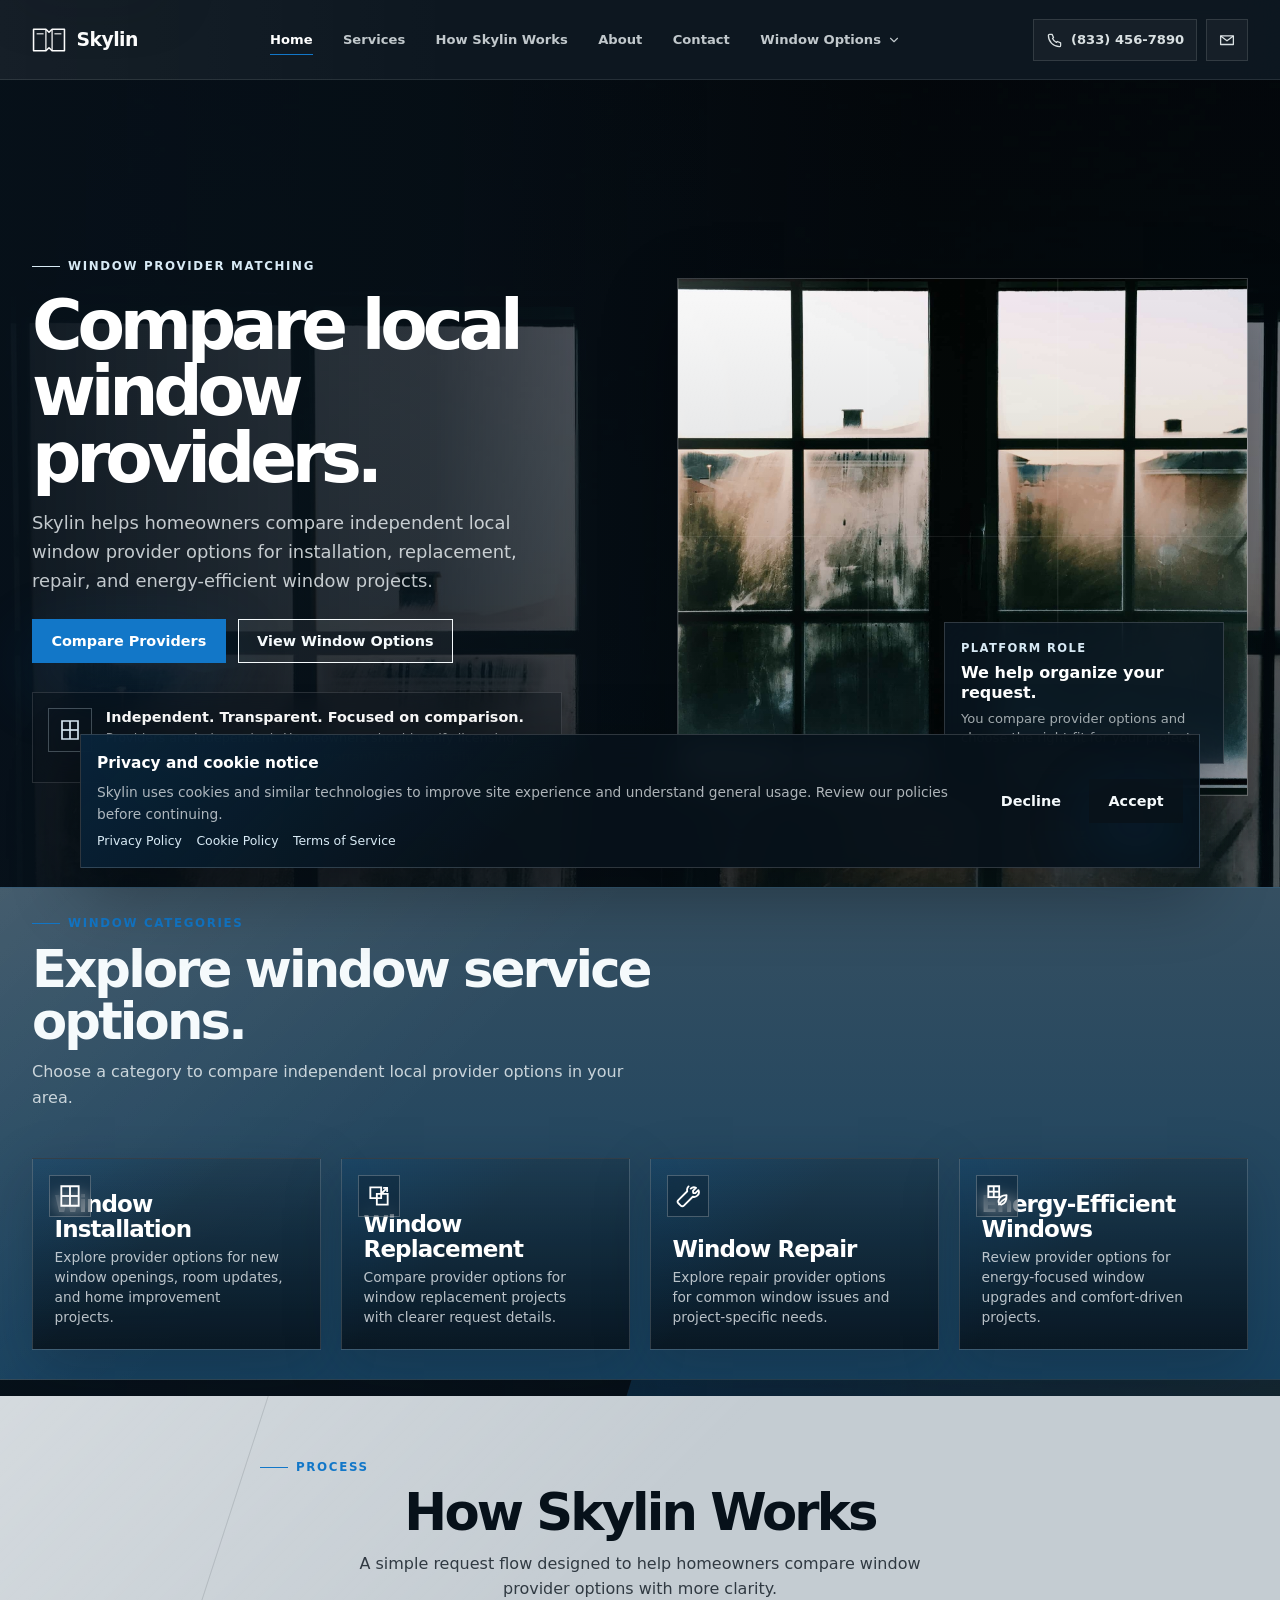
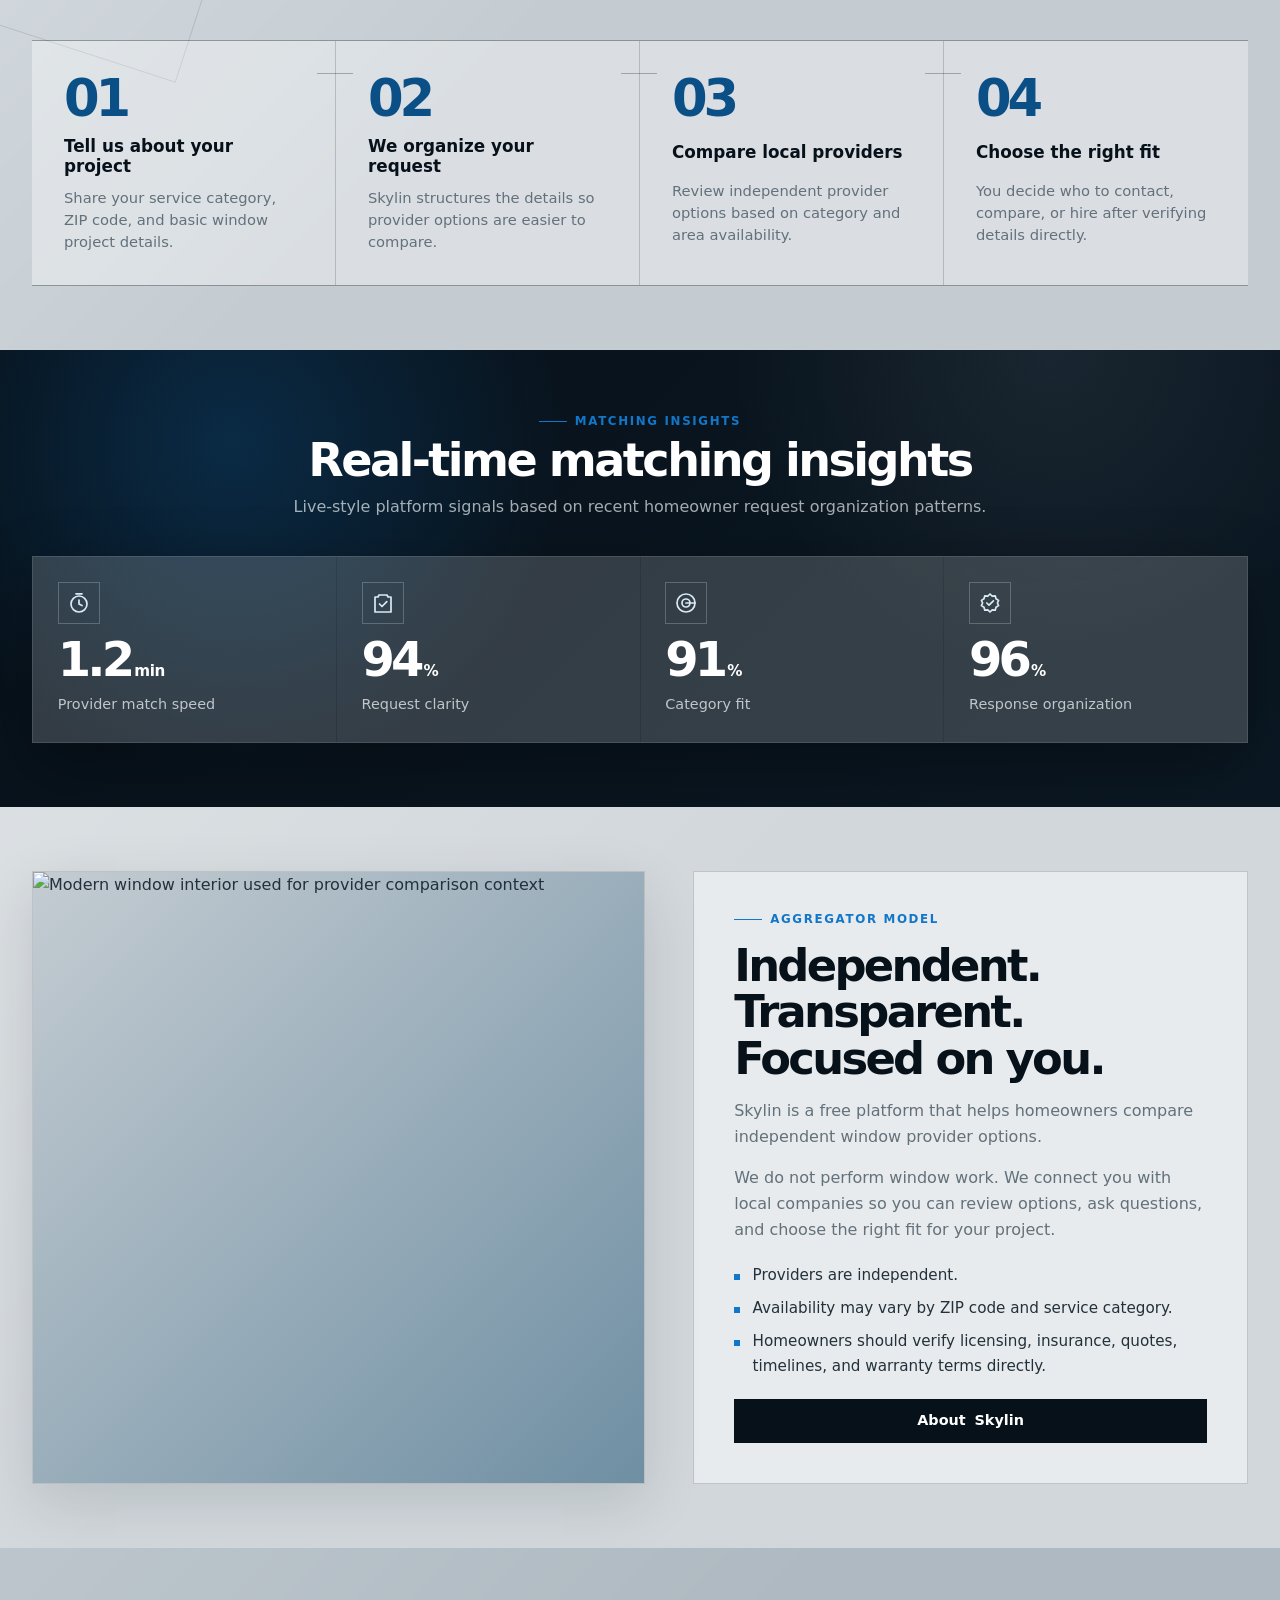
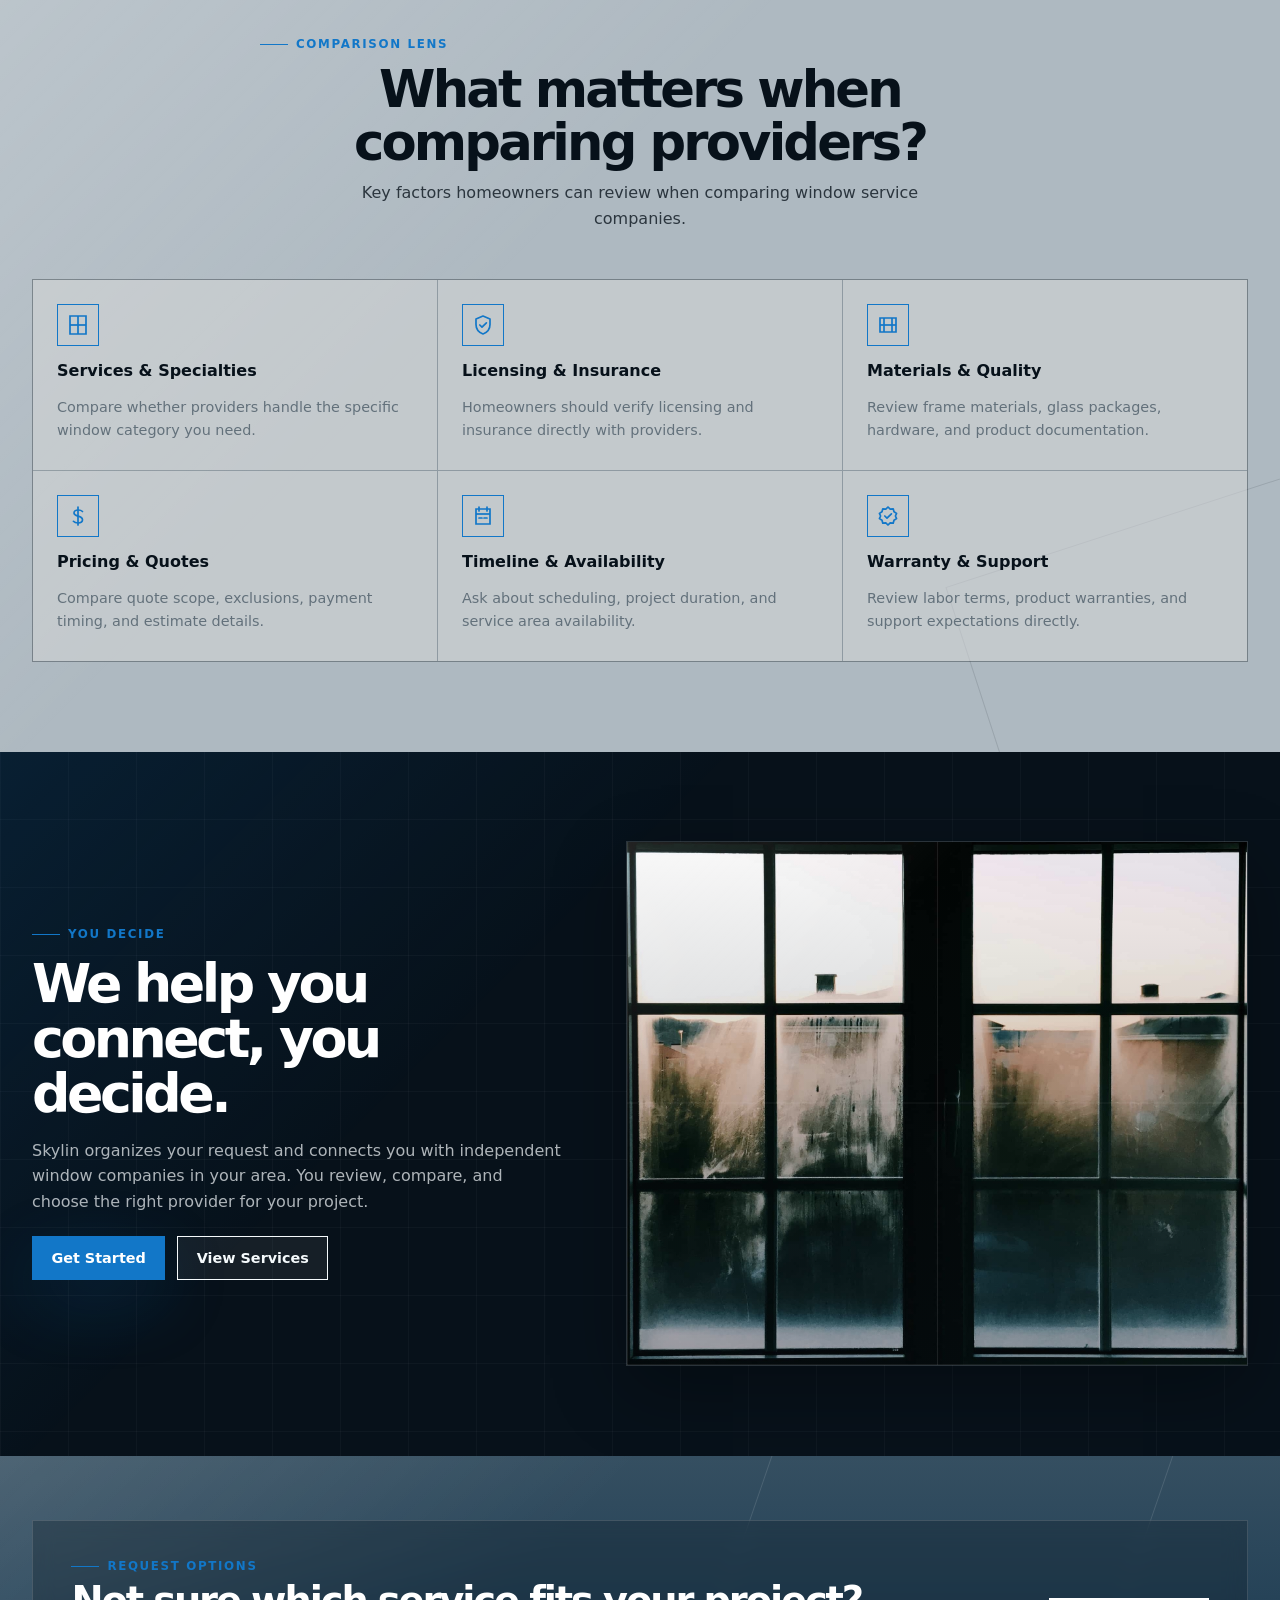
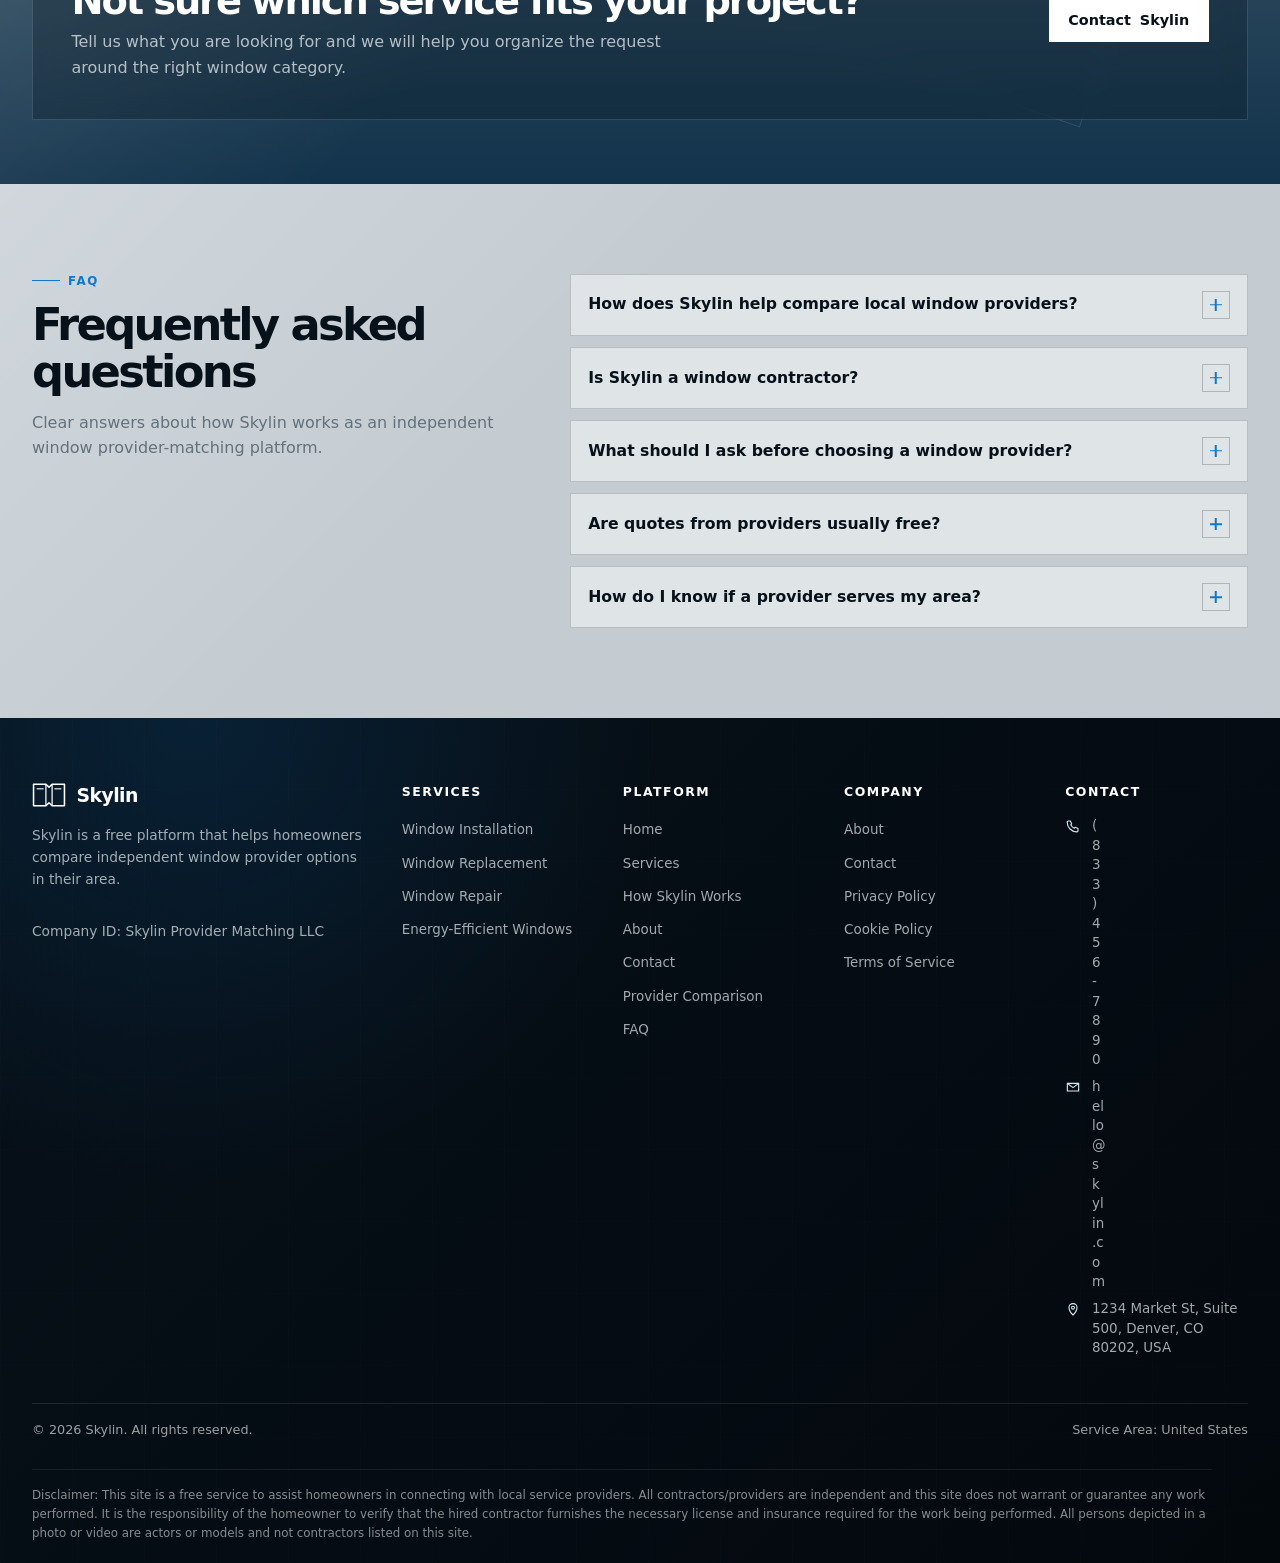
==== index.html @ 71d1b975 "+" ====
<!DOCTYPE html>
<html lang="en">

<head>
    <meta charset="UTF-8">
    <meta name="viewport" content="width=device-width, initial-scale=1.0">
    <title>Skylin | Compare Local Window Providers</title>
    <meta name="description"
        content="Compare independent local window provider options for installation, replacement, repair, and energy-efficient window projects.">

    <link rel="icon" type="image/svg+xml" href="./assets/icons/favicon.svg">
    <link rel="shortcut icon" href="./assets/icons/favicon.svg" type="image/svg+xml">

    <link rel="stylesheet" href="./css/style.css">
</head>

<body class="home-page">
    <div data-site-header></div>

    <main id="main">
        <section class="home-hero" aria-labelledby="homeHeroTitle">
            <div class="home-hero-bg" aria-hidden="true">
                <img src="./assets/images/hero-home.jpg" alt="">
            </div>

            <div class="container-wide home-hero-grid">
                <div class="home-hero-content">
                    <span class="eyebrow">Window provider matching</span>

                    <h1 id="homeHeroTitle">
                        Compare local window providers.
                    </h1>

                    <p>
                        <span data-company-name></span> helps homeowners compare independent local window provider
                        options for installation, replacement, repair, and energy-efficient window projects.
                    </p>

                    <div class="home-hero-actions">
                        <a class="button button-primary" href="contact.html">
                            Compare Providers
                        </a>

                        <a class="button button-secondary" href="services.html">
                            View Window Options
                        </a>
                    </div>

                    <div class="home-hero-note">
                        <span class="home-hero-note-icon" aria-hidden="true">
                            <svg viewBox="0 0 24 24" fill="none">
                                <path d="M4 3H20V21H4V3Z" stroke="currentColor" stroke-width="1.7" />
                                <path d="M12 3V21" stroke="currentColor" stroke-width="1.7" />
                                <path d="M4 12H20" stroke="currentColor" stroke-width="1.7" />
                            </svg>
                        </span>

                        <span>
                            <strong>Independent. Transparent. Focused on comparison.</strong>
                            <small>
                                Providers are independent. Homeowners should verify licensing, insurance, quotes,
                                timelines, and warranty terms directly.
                            </small>
                        </span>
                    </div>
                </div>

                <div class="home-hero-visual" aria-hidden="true">
                    <div class="home-hero-frame">
                        <img src="./assets/images/split-window-frame.jpg" alt="">
                    </div>

                    <div class="home-hero-floating-card">
                        <span>Platform role</span>
                        <strong>We help organize your request.</strong>
                        <p>
                            You compare provider options and choose the right fit for your project.
                        </p>
                    </div>
                </div>
            </div>

            <div class="home-service-strip" aria-labelledby="homeServicesTitle">
                <div class="container-wide">
                    <div class="section-header text-light">
                        <span class="eyebrow">Window categories</span>
                        <h2 id="homeServicesTitle">Explore window service options.</h2>
                        <p>
                            Choose a category to compare independent local provider options in your area.
                        </p>
                    </div>

                    <div class="service-photo-grid" data-service-cards></div>
                </div>
            </div>
        </section>

        <section class="home-process section-gray section-compact" id="how-skylin-works"
            aria-labelledby="homeProcessTitle">
            <div class="container-wide">
                <div class="section-header center">
                    <span class="eyebrow">Process</span>
                    <h2 id="homeProcessTitle">
                        How <span data-company-name></span> Works
                    </h2>
                    <p>
                        A simple request flow designed to help homeowners compare window provider options with more
                        clarity.
                    </p>
                </div>

                <div class="process-line-grid" data-home-process></div>
            </div>
        </section>

        <section class="home-insights" aria-labelledby="homeInsightsTitle">
            <div class="container-wide">
                <div class="home-insights-header">
                    <span class="eyebrow">Matching insights</span>
                    <h2 id="homeInsightsTitle">
                        Real-time matching insights
                    </h2>
                    <p>
                        Live-style platform signals based on recent homeowner request organization patterns.
                    </p>
                </div>

                <div class="stats-strip" data-home-stats></div>
            </div>
        </section>

        <section class="home-model section-compact" aria-labelledby="homeModelTitle">
            <div class="container-wide home-model-layout">
                <div class="photo-frame home-model-photo">
                    <img src="./assets/images/provider-comparison.jpg"
                        alt="Modern window interior used for provider comparison context" loading="lazy">
                </div>

                <div class="home-model-panel">
                    <span class="eyebrow">Aggregator model</span>

                    <h2 id="homeModelTitle">
                        Independent. Transparent. Focused on you.
                    </h2>

                    <p>
                        <span data-company-name></span> is a free platform that helps homeowners compare independent
                        window provider options.
                    </p>

                    <p>
                        We do not perform window work. We connect you with local companies so you can review options,
                        ask questions, and choose the right fit for your project.
                    </p>

                    <ul class="home-model-list">
                        <li>Providers are independent.</li>
                        <li>Availability may vary by ZIP code and service category.</li>
                        <li>Homeowners should verify licensing, insurance, quotes, timelines, and warranty terms
                            directly.</li>
                    </ul>

                    <a class="button button-dark" href="about.html">
                        About <span data-company-name></span>
                    </a>
                </div>
            </div>
        </section>

        <section class="home-comparison section-gray-strong section" id="provider-comparison"
            aria-labelledby="homeComparisonTitle">
            <div class="container-wide">
                <div class="section-header center">
                    <span class="eyebrow">Comparison lens</span>
                    <h2 id="homeComparisonTitle">
                        What matters when comparing providers?
                    </h2>
                    <p>
                        Key factors homeowners can review when comparing window service companies.
                    </p>
                </div>

                <div class="comparison-grid" data-home-comparison></div>
            </div>
        </section>

        <section class="home-connect section" aria-labelledby="homeConnectTitle">
            <div class="container-wide home-connect-layout">
                <div class="home-connect-content">
                    <span class="eyebrow">You decide</span>

                    <h2 id="homeConnectTitle">
                        We help you connect, you decide.
                    </h2>

                    <p>
                        <span data-company-name></span> organizes your request and connects you with independent window
                        companies in your area. You review, compare, and choose the right provider for your project.
                    </p>

                    <div class="home-hero-actions">
                        <a class="button button-primary" href="contact.html">
                            Get Started
                        </a>

                        <a class="button button-secondary" href="services.html">
                            View Services
                        </a>
                    </div>
                </div>

                <div class="home-connect-photo">
                    <img src="./assets/images/split-window-frame.jpg" alt="Large modern window with mountain view"
                        loading="lazy">
                </div>
            </div>
        </section>

        <section class="home-cta section-compact" aria-labelledby="homeCtaTitle">
            <div class="container-wide">
                <div class="home-cta-layout">
                    <div class="home-cta-content">
                        <span class="eyebrow">Request options</span>

                        <h2 id="homeCtaTitle">
                            Not sure which service fits your project?
                        </h2>

                        <p>
                            Tell us what you are looking for and we will help you organize the request around the right
                            window category.
                        </p>
                    </div>

                    <a class="button button-light" href="contact.html">
                        Contact <span data-company-name></span>
                    </a>
                </div>
            </div>
        </section>

        <section class="home-faq section" id="faq" aria-labelledby="homeFaqTitle">
            <div class="container-wide home-faq-layout">
                <aside class="home-faq-aside">
                    <span class="eyebrow">FAQ</span>

                    <h2 id="homeFaqTitle">
                        Frequently asked questions
                    </h2>

                    <p>
                        Clear answers about how <span data-company-name></span> works as an independent window
                        provider-matching platform.
                    </p>
                </aside>

                <div>
                    <div class="faq-list" data-faq-list="general"></div>
                    <div data-faq-schema="general"></div>
                </div>
            </div>
        </section>
    </main>

    <div data-site-footer></div>
    <div data-policy-banner></div>

    <script src="./js/config.js"></script>
    <script src="./js/main.js"></script>
    <script src="./js/home.js"></script>
</body>

</html>
---- css/style.css ----
@import url("./home.css");
@import url("./services.css");
@import url("./about.css");
@import url("./contact.css");
@import url("./service-page.css");
@import url("./legal.css");

/* ==========================================================
   SKylin — Global Styles
   Deep Frosted Blue + Architectural Gray + Graphite
   ========================================================== */

:root {
    /* Core backgrounds */
    --color-bg: #9fb3c1;
    --color-bg-blue: #6f8fa3;
    --color-bg-blue-deep: #354f61;
    --color-bg-dark: #07111a;
    --color-bg-dark-soft: #0b1823;
    --color-bg-gray: #c4ccd2;
    --color-bg-gray-strong: #aeb9c1;
    --color-bg-gray-soft: #d1d7db;
    --color-bg-light: #f4f7f8;

    /* Surfaces */
    --color-surface: #ffffff;
    --color-surface-muted: #e6ebee;
    --color-surface-blue: #7f9cad;
    --color-surface-gray: #d1d7db;
    --color-panel-dark: #101f2b;
    --color-panel-blue: #243b4b;

    /* Text */
    --color-heading: #07111a;
    --color-text: #22313b;
    --color-muted: #63717b;
    --color-text-light: #f5fafc;
    --color-muted-light: rgba(245, 250, 252, 0.72);

    /* Blues */
    --color-primary-blue: #5f8298;
    --color-primary-blue-dark: #354f61;
    --color-accent-blue: #1277c8;
    --color-accent-blue-hover: #0a5fa3;
    --color-accent-blue-dark: #0a4f86;
    --color-accent-blue-soft: #d8eaf5;

    /* Neutrals / lines */
    --color-border: rgba(7, 17, 26, 0.18);
    --color-border-strong: rgba(7, 17, 26, 0.34);
    --color-border-light: rgba(255, 255, 255, 0.18);
    --color-white: #ffffff;

    /* Layout */
    --container: 1180px;
    --container-wide: 1360px;
    --container-narrow: 860px;
    --header-height: 76px;
    --section-padding: clamp(3.8rem, 7vw, 6.8rem);
    --section-padding-compact: clamp(2.8rem, 5vw, 4.8rem);
    --page-padding: clamp(1rem, 4vw, 2rem);

    /* Shadows */
    --shadow-soft: 0 18px 55px rgba(7, 17, 26, 0.12);
    --shadow-dark: 0 24px 70px rgba(0, 0, 0, 0.32);
    --shadow-blue: 0 22px 70px rgba(18, 119, 200, 0.18);

    /* Motion */
    --ease: cubic-bezier(0.22, 1, 0.36, 1);
    --duration: 260ms;
}

/* ==========================================================
   Reset / Base
   ========================================================== */

*,
*::before,
*::after {
    box-sizing: border-box;
}

html {
    min-width: 320px;
    overflow-x: hidden;
    scroll-behavior: smooth;
    text-size-adjust: 100%;
}

body {
    min-width: 320px;
    margin: 0;
    overflow-x: clip;
    background:
        linear-gradient(135deg, rgba(255, 255, 255, 0.08), transparent 34%),
        var(--color-bg);
    color: var(--color-text);
    font-family:
        Inter,
        Manrope,
        Onest,
        system-ui,
        -apple-system,
        BlinkMacSystemFont,
        "Segoe UI",
        sans-serif;
    font-size: 16px;
    line-height: 1.6;
    -webkit-font-smoothing: antialiased;
    text-rendering: optimizeLegibility;
}

body.menu-open {
    overflow: hidden;
}

img,
picture,
svg,
video {
    display: block;
    max-width: 100%;
}

img {
    height: auto;
}

a {
    color: inherit;
    text-decoration: none;
}

button,
input,
textarea,
select {
    font: inherit;
}

button {
    cursor: pointer;
}

button,
input,
textarea,
select {
    border-radius: 0;
}

ul,
ol {
    padding: 0;
    margin: 0;
}

li {
    list-style: none;
}

p,
h1,
h2,
h3,
h4,
h5,
h6 {
    margin-top: 0;
}

p:last-child {
    margin-bottom: 0;
}

::selection {
    background: var(--color-accent-blue);
    color: var(--color-white);
}

:focus-visible {
    outline: 2px solid var(--color-accent-blue);
    outline-offset: 4px;
}

[hidden] {
    display: none !important;
}

.image-missing {
    background: linear-gradient(135deg, var(--color-bg-gray), var(--color-bg-blue));
    min-height: 180px;
}

/* ==========================================================
   Layout Helpers
   ========================================================== */

.container {
    width: min(100% - calc(var(--page-padding) * 2), var(--container));
    margin-inline: auto;
}

.container-wide {
    width: min(100% - calc(var(--page-padding) * 2), var(--container-wide));
    margin-inline: auto;
}

.container-narrow {
    width: min(100% - calc(var(--page-padding) * 2), var(--container-narrow));
    margin-inline: auto;
}

.section {
    position: relative;
    padding-block: var(--section-padding);
}

.section-compact {
    padding-block: var(--section-padding-compact);
}

.section-dark {
    background:
        radial-gradient(circle at 10% 20%, rgba(18, 119, 200, 0.18), transparent 34%),
        linear-gradient(135deg, var(--color-bg-dark), var(--color-bg-dark-soft));
    color: var(--color-text-light);
}

.section-blue {
    background:
        linear-gradient(135deg, rgba(255, 255, 255, 0.08), transparent 38%),
        linear-gradient(180deg, var(--color-bg-blue), var(--color-bg-blue-deep));
    color: var(--color-text-light);
}

.section-gray {
    background:
        linear-gradient(135deg, rgba(255, 255, 255, 0.28), transparent 42%),
        var(--color-bg-gray);
    color: var(--color-heading);
}

.section-gray-strong {
    background:
        linear-gradient(135deg, rgba(255, 255, 255, 0.18), transparent 40%),
        var(--color-bg-gray-strong);
    color: var(--color-heading);
}

.section-light {
    background: var(--color-bg-light);
    color: var(--color-heading);
}

.section-header {
    display: grid;
    gap: 0.75rem;
    max-width: 760px;
    margin-bottom: clamp(1.8rem, 4vw, 3rem);
}

.section-header.center {
    margin-inline: auto;
    text-align: center;
}

.section-header h1,
.section-header h2 {
    margin-bottom: 0;
    color: inherit;
    font-size: clamp(2rem, 4vw, 4.2rem);
    font-weight: 640;
    line-height: 1.02;
    letter-spacing: -0.055em;
}

.section-header p {
    max-width: 620px;
    margin-bottom: 0;
    color: inherit;
    opacity: 0.78;
}

.section-header.center p {
    margin-inline: auto;
}

.eyebrow {
    display: inline-flex;
    align-items: center;
    gap: 0.5rem;
    width: fit-content;
    color: var(--color-accent-blue);
    font-size: 0.74rem;
    font-weight: 760;
    line-height: 1.2;
    letter-spacing: 0.14em;
    text-transform: uppercase;
}

.eyebrow::before {
    content: "";
    width: 28px;
    height: 1px;
    background: currentColor;
}

.text-light {
    color: var(--color-text-light);
}

.text-muted-light {
    color: var(--color-muted-light);
}

.desktop-only {
    display: block;
}

.mobile-only {
    display: none;
}

/* ==========================================================
   Skip Link
   ========================================================== */

.skip-link {
    position: fixed;
    top: 0.75rem;
    left: 0.75rem;
    z-index: 9999;
    transform: translateY(-140%);
    background: var(--color-white);
    color: var(--color-heading);
    padding: 0.75rem 1rem;
    border: 1px solid var(--color-accent-blue);
    box-shadow: var(--shadow-soft);
    transition: transform var(--duration) var(--ease);
}

.skip-link:focus {
    transform: translateY(0);
}

/* ==========================================================
   Buttons / Links
   ========================================================== */

.button,
.btn,
button.button {
    position: relative;
    isolation: isolate;
    display: inline-flex;
    align-items: center;
    justify-content: center;
    gap: 0.55rem;
    min-height: 44px;
    padding: 0.82rem 1.15rem;
    border: 1px solid transparent;
    border-radius: 0;
    background: transparent;
    color: inherit;
    font-size: 0.9rem;
    font-weight: 720;
    line-height: 1;
    text-align: center;
    overflow: hidden;
    transition:
        color var(--duration) var(--ease),
        background var(--duration) var(--ease),
        border-color var(--duration) var(--ease),
        transform var(--duration) var(--ease);
}

.button::before,
.btn::before {
    content: "";
    position: absolute;
    inset: 0;
    z-index: -1;
    transform: translateX(-104%);
    background: linear-gradient(90deg, transparent, rgba(255, 255, 255, 0.24), transparent);
    transition: transform 520ms var(--ease);
}

.button:hover::before,
.btn:hover::before {
    transform: translateX(104%);
}

.button:hover,
.btn:hover {
    transform: translateY(-1px);
}

.button-primary,
.btn-primary {
    background: var(--color-accent-blue);
    color: var(--color-white);
    border-color: var(--color-accent-blue);
    box-shadow: var(--shadow-blue);
}

.button-primary:hover,
.btn-primary:hover {
    background: var(--color-accent-blue-hover);
    border-color: var(--color-accent-blue-hover);
}

.button-secondary,
.btn-secondary {
    background: rgba(255, 255, 255, 0.06);
    color: currentColor;
    border-color: currentColor;
}

.button-secondary:hover,
.btn-secondary:hover {
    background: rgba(255, 255, 255, 0.12);
    border-color: var(--color-accent-blue);
    color: var(--color-white);
}

.button-dark,
.btn-dark {
    background: var(--color-bg-dark);
    color: var(--color-white);
    border-color: var(--color-bg-dark);
}

.button-dark:hover,
.btn-dark:hover {
    background: var(--color-panel-blue);
    border-color: var(--color-accent-blue);
}

.button-light,
.btn-light {
    background: var(--color-white);
    color: var(--color-heading);
    border-color: var(--color-white);
}

.button-light:hover,
.btn-light:hover {
    color: var(--color-white);
    background: var(--color-accent-blue);
    border-color: var(--color-accent-blue);
}

.text-link {
    display: inline-flex;
    align-items: center;
    gap: 0.4rem;
    width: fit-content;
    color: var(--color-accent-blue);
    font-size: 0.92rem;
    font-weight: 750;
    line-height: 1.2;
}

.text-link span {
    transition: transform var(--duration) var(--ease);
}

.text-link:hover span {
    transform: translateX(4px);
}

/* ==========================================================
   Header
   ========================================================== */

.site-header {
    position: sticky;
    top: 0;
    z-index: 1000;
    background:
        linear-gradient(90deg, rgba(255, 255, 255, 0.035), transparent 36%),
        rgba(7, 17, 26, 0.96);
    color: var(--color-text-light);
    border-bottom: 1px solid rgba(255, 255, 255, 0.1);
    backdrop-filter: blur(18px);
}

.site-header-inner {
    display: grid;
    grid-template-columns: auto 1fr auto;
    align-items: center;
    gap: clamp(1rem, 3vw, 2rem);
    width: min(100% - calc(var(--page-padding) * 2), var(--container-wide));
    min-height: var(--header-height);
    margin-inline: auto;
}

.site-logo {
    display: inline-flex;
    align-items: center;
    gap: 0.65rem;
    min-width: 0;
    color: var(--color-white);
    font-weight: 720;
    letter-spacing: -0.035em;
    transition: color var(--duration) var(--ease);
}

.site-logo:hover {
    color: var(--color-accent-blue-soft);
}

.site-logo-mark {
    display: inline-flex;
    width: 34px;
    height: 26px;
    flex: 0 0 auto;
    color: currentColor;
}

.site-logo-mark svg {
    width: 100%;
    height: 100%;
}

.site-logo-text {
    font-size: 1.18rem;
    line-height: 1;
}

.site-nav {
    display: flex;
    align-items: center;
    justify-content: center;
    gap: clamp(0.45rem, 1.4vw, 1rem);
    min-width: 0;
}

.site-nav-link {
    position: relative;
    display: inline-flex;
    align-items: center;
    gap: 0.35rem;
    min-height: 42px;
    padding: 0.35rem 0.45rem;
    border: 0;
    background: transparent;
    color: rgba(245, 250, 252, 0.78);
    font-size: 0.82rem;
    font-weight: 640;
    line-height: 1;
    white-space: nowrap;
    transition:
        color var(--duration) var(--ease),
        opacity var(--duration) var(--ease);
}

.site-nav-link::after {
    content: "";
    position: absolute;
    right: 0.45rem;
    bottom: 0.35rem;
    left: 0.45rem;
    height: 1px;
    transform: scaleX(0);
    transform-origin: left;
    background: var(--color-accent-blue);
    transition: transform var(--duration) var(--ease);
}

.site-nav-link:hover,
.site-nav-link.is-active {
    color: var(--color-white);
}

.site-nav-link:hover::after,
.site-nav-link.is-active::after {
    transform: scaleX(1);
}

.site-nav-link svg {
    width: 14px;
    height: 14px;
}

.site-nav-dropdown {
    position: relative;
}

.site-nav-dropdown-button {
    cursor: pointer;
}

.site-dropdown-panel {
    position: absolute;
    top: calc(100% + 0.65rem);
    left: 50%;
    min-width: 280px;
    padding: 0.5rem;
    transform: translateX(-50%) translateY(8px);
    opacity: 0;
    pointer-events: none;
    background:
        linear-gradient(135deg, rgba(18, 119, 200, 0.14), transparent 42%),
        var(--color-bg-dark-soft);
    border: 1px solid var(--color-border-light);
    box-shadow: var(--shadow-dark);
    transition:
        opacity var(--duration) var(--ease),
        transform var(--duration) var(--ease);
}

.site-nav-dropdown:hover .site-dropdown-panel,
.site-nav-dropdown:focus-within .site-dropdown-panel {
    opacity: 1;
    pointer-events: auto;
    transform: translateX(-50%) translateY(0);
}

.site-dropdown-link {
    display: grid;
    grid-template-columns: 28px 1fr;
    align-items: center;
    gap: 0.75rem;
    padding: 0.78rem;
    border: 1px solid transparent;
    color: rgba(245, 250, 252, 0.78);
    transition:
        color var(--duration) var(--ease),
        border-color var(--duration) var(--ease),
        background var(--duration) var(--ease);
}

.site-dropdown-link:hover,
.site-dropdown-link.is-active {
    color: var(--color-white);
    border-color: var(--color-border-light);
    background: rgba(255, 255, 255, 0.06);
}

.site-dropdown-icon {
    display: grid;
    place-items: center;
    width: 28px;
    height: 28px;
    color: var(--color-accent-blue-soft);
}

.site-dropdown-icon svg {
    width: 20px;
    height: 20px;
}

.site-header-actions {
    display: inline-flex;
    align-items: center;
    justify-content: flex-end;
    gap: 0.55rem;
    min-width: 0;
}

.header-phone-link,
.header-icon-link {
    display: inline-flex;
    align-items: center;
    justify-content: center;
    gap: 0.45rem;
    min-height: 42px;
    border: 1px solid rgba(255, 255, 255, 0.12);
    color: rgba(245, 250, 252, 0.88);
    background: rgba(255, 255, 255, 0.035);
    transition:
        color var(--duration) var(--ease),
        background var(--duration) var(--ease),
        border-color var(--duration) var(--ease);
}

.header-phone-link {
    padding: 0.55rem 0.75rem;
    font-size: 0.82rem;
    font-weight: 720;
    white-space: nowrap;
}

.header-icon-link {
    width: 42px;
}

.header-phone-link svg,
.header-icon-link svg {
    width: 18px;
    height: 18px;
}

.header-phone-link:hover,
.header-icon-link:hover {
    color: var(--color-white);
    background: var(--color-accent-blue);
    border-color: var(--color-accent-blue);
}

.mobile-menu-toggle {
    display: none;
    place-items: center;
    width: 42px;
    height: 42px;
    padding: 0;
    border: 1px solid rgba(255, 255, 255, 0.14);
    background: rgba(255, 255, 255, 0.04);
    color: var(--color-white);
}

.mobile-menu-toggle span {
    display: block;
    width: 18px;
    height: 1px;
    grid-area: 1 / 1;
    background: currentColor;
    transition:
        transform var(--duration) var(--ease),
        opacity var(--duration) var(--ease);
}

.mobile-menu-toggle span:nth-child(1) {
    transform: translateY(-6px);
}

.mobile-menu-toggle span:nth-child(3) {
    transform: translateY(6px);
}

.menu-open .mobile-menu-toggle span:nth-child(1) {
    transform: rotate(45deg);
}

.menu-open .mobile-menu-toggle span:nth-child(2) {
    opacity: 0;
}

.menu-open .mobile-menu-toggle span:nth-child(3) {
    transform: rotate(-45deg);
}

/* ==========================================================
   Mobile Menu
   ========================================================== */

.mobile-menu-backdrop {
    position: fixed;
    inset: 0;
    z-index: 1001;
    opacity: 0;
    background: rgba(3, 8, 12, 0.72);
    backdrop-filter: blur(10px);
    transition: opacity var(--duration) var(--ease);
}

.mobile-menu-backdrop.is-visible {
    opacity: 1;
}

.mobile-menu {
    position: fixed;
    inset: 0;
    z-index: 1002;
    display: grid;
    min-width: 320px;
    min-height: 100dvh;
    padding: clamp(0.75rem, 3vw, 1.2rem);
    transform: translateX(100%);
    background:
        radial-gradient(circle at 10% 0%, rgba(18, 119, 200, 0.22), transparent 32%),
        linear-gradient(135deg, var(--color-bg-dark), var(--color-bg-dark-soft));
    color: var(--color-text-light);
    transition: transform 320ms var(--ease);
}

.mobile-menu.is-open {
    transform: translateX(0);
}

.mobile-menu-shell {
    display: grid;
    grid-template-rows: auto 1fr;
    width: min(100%, 740px);
    height: 100%;
    margin-inline: auto;
    border: 1px solid rgba(255, 255, 255, 0.12);
    background: rgba(255, 255, 255, 0.035);
    box-shadow: var(--shadow-dark);
    overflow: hidden;
}

.mobile-menu-top {
    display: flex;
    align-items: center;
    justify-content: space-between;
    gap: 1rem;
    padding: 1rem;
    border-bottom: 1px solid rgba(255, 255, 255, 0.1);
}

.mobile-menu-close {
    display: grid;
    place-items: center;
    width: 44px;
    height: 44px;
    padding: 0;
    border: 1px solid rgba(255, 255, 255, 0.14);
    background: rgba(255, 255, 255, 0.04);
    color: var(--color-white);
    transition:
        background var(--duration) var(--ease),
        border-color var(--duration) var(--ease);
}

.mobile-menu-close:hover {
    background: var(--color-accent-blue);
    border-color: var(--color-accent-blue);
}

.mobile-menu-close svg {
    width: 22px;
    height: 22px;
}

.mobile-menu-main {
    display: grid;
    gap: 1rem;
    align-content: start;
    padding: clamp(1rem, 4vw, 1.5rem);
    overflow-y: auto;
}

.mobile-nav {
    display: grid;
    gap: 0.5rem;
}

.mobile-nav-link {
    position: relative;
    display: flex;
    align-items: center;
    min-height: 46px;
    padding: 0.75rem 0.9rem;
    border: 1px solid rgba(255, 255, 255, 0.1);
    color: rgba(245, 250, 252, 0.82);
    background: rgba(255, 255, 255, 0.035);
    font-size: clamp(1rem, 4vw, 1.25rem);
    font-weight: 720;
    letter-spacing: -0.025em;
    transition:
        color var(--duration) var(--ease),
        background var(--duration) var(--ease),
        border-color var(--duration) var(--ease);
}

.mobile-nav-link::before {
    content: "";
    width: 0;
    height: 1px;
    margin-right: 0;
    background: var(--color-accent-blue);
    transition:
        width var(--duration) var(--ease),
        margin-right var(--duration) var(--ease);
}

.mobile-nav-link:hover,
.mobile-nav-link.is-active {
    color: var(--color-white);
    border-color: rgba(216, 234, 245, 0.34);
    background: rgba(255, 255, 255, 0.075);
}

.mobile-nav-link:hover::before,
.mobile-nav-link.is-active::before {
    width: 22px;
    margin-right: 0.65rem;
}

.mobile-menu-label {
    margin: 0 0 0.55rem;
    color: rgba(245, 250, 252, 0.58);
    font-size: 0.74rem;
    font-weight: 780;
    letter-spacing: 0.14em;
    text-transform: uppercase;
}

.mobile-service-list {
    display: grid;
    grid-template-columns: repeat(2, minmax(0, 1fr));
    gap: 0.55rem;
}

.mobile-service-link {
    display: grid;
    grid-template-columns: 30px 1fr;
    align-items: center;
    gap: 0.65rem;
    min-height: 58px;
    padding: 0.7rem;
    border: 1px solid rgba(255, 255, 255, 0.1);
    background: rgba(255, 255, 255, 0.04);
    color: rgba(245, 250, 252, 0.82);
    font-size: 0.9rem;
    font-weight: 650;
    transition:
        color var(--duration) var(--ease),
        background var(--duration) var(--ease),
        border-color var(--duration) var(--ease);
}

.mobile-service-link:hover,
.mobile-service-link.is-active {
    color: var(--color-white);
    border-color: var(--color-accent-blue);
    background: rgba(18, 119, 200, 0.22);
}

.mobile-service-icon {
    display: grid;
    place-items: center;
    width: 30px;
    height: 30px;
    color: var(--color-accent-blue-soft);
}

.mobile-service-icon svg {
    width: 22px;
    height: 22px;
}

.mobile-menu-contact {
    display: grid;
    grid-template-columns: repeat(2, minmax(0, 1fr));
    gap: 0.55rem;
}

.mobile-contact-card {
    display: grid;
    grid-template-columns: 34px 1fr;
    align-items: center;
    gap: 0.7rem;
    min-width: 0;
    padding: 0.85rem;
    border: 1px solid rgba(255, 255, 255, 0.12);
    background: rgba(18, 119, 200, 0.14);
}

.mobile-contact-card svg {
    width: 22px;
    height: 22px;
    color: var(--color-accent-blue-soft);
}

.mobile-contact-card strong,
.mobile-contact-card small {
    display: block;
    min-width: 0;
}

.mobile-contact-card strong {
    font-size: 0.86rem;
}

.mobile-contact-card small {
    color: rgba(245, 250, 252, 0.66);
    font-size: 0.76rem;
    overflow-wrap: anywhere;
}

.mobile-menu-legal {
    display: flex;
    flex-wrap: wrap;
    gap: 0.65rem 1rem;
    padding-top: 0.8rem;
    border-top: 1px solid rgba(255, 255, 255, 0.1);
}

.mobile-menu-legal a {
    color: rgba(245, 250, 252, 0.62);
    font-size: 0.78rem;
}

.mobile-menu-legal a:hover {
    color: var(--color-white);
}

/* ==========================================================
   Hero Shared
   ========================================================== */

.page-hero,
.hero {
    position: relative;
    isolation: isolate;
    display: grid;
    min-height: clamp(430px, 64vh, 720px);
    align-items: center;
    padding-block: clamp(5.5rem, 9vw, 8rem) clamp(3rem, 6vw, 5rem);
    overflow: hidden;
    color: var(--color-text-light);
    background: var(--color-bg-dark);
}

.page-hero::before,
.hero::before {
    content: "";
    position: absolute;
    inset: 0;
    z-index: -3;
    background:
        linear-gradient(90deg, rgba(7, 17, 26, 0.92), rgba(7, 17, 26, 0.48) 48%, rgba(7, 17, 26, 0.2)),
        linear-gradient(180deg, rgba(7, 17, 26, 0.18), rgba(7, 17, 26, 0.68));
}

.page-hero::after,
.hero::after {
    content: "";
    position: absolute;
    right: -8vw;
    bottom: -70px;
    z-index: -1;
    width: 54vw;
    max-width: 760px;
    height: 210px;
    transform: skewX(-18deg);
    background: rgba(18, 119, 200, 0.2);
    border-top: 1px solid rgba(255, 255, 255, 0.14);
}

.hero-bg,
.page-hero-bg,
.hero-bg img,
.page-hero-bg img {
    position: absolute;
    inset: 0;
    z-index: -4;
    width: 100%;
    height: 100%;
}

.hero-bg img,
.page-hero-bg img {
    object-fit: cover;
    filter: saturate(1.08) contrast(1.04);
}

.hero-content,
.page-hero-content {
    display: grid;
    gap: 1.1rem;
    max-width: 720px;
}

.hero-content h1,
.page-hero-content h1 {
    margin-bottom: 0;
    color: var(--color-white);
    font-size: clamp(2.35rem, 5vw, 5.2rem);
    font-weight: 650;
    line-height: 0.98;
    letter-spacing: -0.07em;
}

.hero-content p,
.page-hero-content p {
    max-width: 560px;
    margin-bottom: 0;
    color: rgba(245, 250, 252, 0.78);
    font-size: clamp(1rem, 1.4vw, 1.1rem);
}

.hero-actions,
.page-hero-actions {
    display: flex;
    flex-wrap: wrap;
    gap: 0.75rem;
    padding-top: 0.25rem;
}

/* ==========================================================
   Service Cards
   ========================================================== */

.service-photo-grid {
    display: grid;
    grid-template-columns: repeat(4, minmax(0, 1fr));
    gap: clamp(0.8rem, 2vw, 1.25rem);
}

.service-photo-card {
    position: relative;
    isolation: isolate;
    display: grid;
    align-content: end;
    min-height: clamp(230px, 24vw, 340px);
    padding: clamp(1rem, 2vw, 1.35rem);
    overflow: hidden;
    color: var(--color-white);
    background:
        linear-gradient(180deg, rgba(7, 17, 26, 0.1), rgba(7, 17, 26, 0.84)),
        var(--service-image) center / cover;
    border: 1px solid rgba(255, 255, 255, 0.16);
    box-shadow: 0 18px 54px rgba(7, 17, 26, 0.22);
    transition:
        transform var(--duration) var(--ease),
        border-color var(--duration) var(--ease),
        box-shadow var(--duration) var(--ease);
}

.service-photo-card::before {
    content: "";
    position: absolute;
    inset: 0;
    z-index: -1;
    background:
        linear-gradient(135deg, rgba(18, 119, 200, 0.16), transparent 42%),
        rgba(7, 17, 26, 0.12);
    transition: opacity var(--duration) var(--ease);
}

.service-photo-card:hover {
    transform: translateY(-4px);
    border-color: var(--color-accent-blue);
    box-shadow: 0 26px 75px rgba(7, 17, 26, 0.34);
}

.service-photo-card:hover::before {
    opacity: 0.62;
}

.service-photo-card-icon {
    position: absolute;
    top: 1rem;
    left: 1rem;
    display: grid;
    place-items: center;
    width: 42px;
    height: 42px;
    color: var(--color-white);
    border: 1px solid rgba(255, 255, 255, 0.24);
    background: rgba(7, 17, 26, 0.28);
    backdrop-filter: blur(8px);
    transition:
        color var(--duration) var(--ease),
        border-color var(--duration) var(--ease),
        background var(--duration) var(--ease);
}

.service-photo-card:hover .service-photo-card-icon {
    color: var(--color-accent-blue-soft);
    border-color: var(--color-accent-blue);
    background: rgba(18, 119, 200, 0.2);
}

.service-photo-card-icon svg {
    width: 26px;
    height: 26px;
}

.service-photo-card-content {
    display: grid;
    gap: 0.4rem;
    max-width: 94%;
}

.service-photo-card-content strong {
    color: var(--color-white);
    font-size: clamp(1.12rem, 1.8vw, 1.55rem);
    font-weight: 660;
    line-height: 1.08;
    letter-spacing: -0.04em;
}

.service-photo-card-content small {
    color: rgba(245, 250, 252, 0.74);
    font-size: 0.86rem;
    line-height: 1.45;
}

.service-photo-card-line {
    position: absolute;
    right: 0;
    bottom: 0;
    left: 0;
    height: 3px;
    transform: scaleX(0);
    transform-origin: left;
    background: var(--color-accent-blue);
    transition: transform 360ms var(--ease);
}

.service-photo-card:hover .service-photo-card-line {
    transform: scaleX(1);
}

.service-compact-card {
    display: grid;
    grid-template-columns: 42px 1fr;
    gap: 0.9rem;
    align-items: start;
    min-height: 100%;
    padding: 1rem;
    border: 1px solid var(--color-border);
    background: rgba(255, 255, 255, 0.42);
    transition:
        background var(--duration) var(--ease),
        border-color var(--duration) var(--ease),
        transform var(--duration) var(--ease);
}

.service-compact-card:hover {
    transform: translateY(-3px);
    border-color: var(--color-accent-blue);
    background: rgba(255, 255, 255, 0.74);
}

.service-compact-icon {
    display: grid;
    place-items: center;
    width: 42px;
    height: 42px;
    color: var(--color-accent-blue);
    border: 1px solid currentColor;
}

.service-compact-icon svg {
    width: 25px;
    height: 25px;
}

.service-compact-card strong,
.service-compact-card small {
    display: block;
}

.service-compact-card strong {
    margin-bottom: 0.3rem;
    color: var(--color-heading);
    font-size: 1.05rem;
    line-height: 1.2;
}

.service-compact-card small {
    color: var(--color-muted);
    font-size: 0.88rem;
    line-height: 1.45;
}

.service-editorial-card {
    display: grid;
    grid-template-columns: minmax(230px, 0.9fr) minmax(0, 1fr);
    gap: 0;
    min-height: 320px;
    border: 1px solid var(--color-border);
    background: rgba(255, 255, 255, 0.46);
    overflow: hidden;
}

.service-editorial-image {
    position: relative;
    display: block;
    min-height: 320px;
    overflow: hidden;
}

.service-editorial-image::after {
    content: "";
    position: absolute;
    inset: 0;
    background: linear-gradient(180deg, transparent, rgba(7, 17, 26, 0.28));
}

.service-editorial-image img {
    width: 100%;
    height: 100%;
    object-fit: cover;
    transition: transform 520ms var(--ease);
}

.service-editorial-card:hover .service-editorial-image img {
    transform: scale(1.035);
}

.service-editorial-content {
    display: grid;
    align-content: center;
    gap: 0.85rem;
    padding: clamp(1.2rem, 3vw, 2rem);
}

.service-editorial-content h2 {
    margin-bottom: 0;
    color: var(--color-heading);
    font-size: clamp(1.6rem, 3vw, 2.5rem);
    font-weight: 640;
    line-height: 1.05;
    letter-spacing: -0.055em;
}

.service-editorial-content p {
    margin-bottom: 0;
    color: var(--color-muted);
}

/* ==========================================================
   Process / Comparison / Stats Shared
   ========================================================== */

.process-line-grid {
    display: grid;
    grid-template-columns: repeat(4, minmax(0, 1fr));
    gap: 0;
    border-top: 1px solid var(--color-border-strong);
    border-bottom: 1px solid var(--color-border-strong);
}

.process-step {
    position: relative;
    display: grid;
    gap: 0.7rem;
    padding: clamp(1.2rem, 3vw, 2rem);
}

.process-step:not(:last-child) {
    border-right: 1px solid var(--color-border);
}

.process-step-number {
    color: var(--color-accent-blue-dark);
    font-size: clamp(2rem, 4vw, 3.4rem);
    font-weight: 580;
    line-height: 1;
    letter-spacing: -0.08em;
}

.process-step h3 {
    margin-bottom: 0;
    color: var(--color-heading);
    font-size: 1.05rem;
    font-weight: 720;
    line-height: 1.2;
}

.process-step p {
    margin-bottom: 0;
    color: var(--color-muted);
    font-size: 0.92rem;
    line-height: 1.5;
}

.comparison-grid {
    display: grid;
    grid-template-columns: repeat(3, minmax(0, 1fr));
    gap: 1px;
    background: var(--color-border);
    border: 1px solid var(--color-border);
}

.comparison-item {
    display: grid;
    gap: 0.7rem;
    min-height: 190px;
    padding: clamp(1rem, 2.5vw, 1.5rem);
    background: rgba(255, 255, 255, 0.46);
}

.comparison-item-icon {
    display: grid;
    place-items: center;
    width: 42px;
    height: 42px;
    color: var(--color-accent-blue);
    border: 1px solid currentColor;
}

.comparison-item-icon svg {
    width: 24px;
    height: 24px;
}

.comparison-item h3 {
    margin-bottom: 0;
    color: var(--color-heading);
    font-size: 1rem;
    font-weight: 750;
    line-height: 1.25;
}

.comparison-item p {
    margin-bottom: 0;
    color: var(--color-muted);
    font-size: 0.9rem;
}

.stats-strip {
    display: grid;
    grid-template-columns: repeat(4, minmax(0, 1fr));
    gap: 1px;
    background: rgba(255, 255, 255, 0.14);
    border: 1px solid rgba(255, 255, 255, 0.14);
}

.stat-item {
    display: grid;
    gap: 0.6rem;
    padding: clamp(1rem, 3vw, 1.55rem);
    background: rgba(255, 255, 255, 0.04);
    color: var(--color-text-light);
}

.stat-icon {
    display: grid;
    place-items: center;
    width: 42px;
    height: 42px;
    color: var(--color-accent-blue-soft);
    border: 1px solid rgba(216, 234, 245, 0.25);
}

.stat-icon svg {
    width: 24px;
    height: 24px;
}

.stat-value {
    display: flex;
    align-items: baseline;
    gap: 0.18rem;
    color: var(--color-white);
    font-size: clamp(2rem, 4vw, 3rem);
    font-weight: 620;
    line-height: 1;
    letter-spacing: -0.08em;
}

.stat-suffix {
    font-size: 0.95rem;
    letter-spacing: -0.02em;
}

.stat-label {
    color: rgba(245, 250, 252, 0.72);
    font-size: 0.9rem;
}

/* ==========================================================
   Forms
   ========================================================== */

.form-panel {
    padding: clamp(1rem, 3vw, 1.6rem);
    border: 1px solid var(--color-border);
    background: rgba(244, 247, 248, 0.86);
    box-shadow: var(--shadow-soft);
}

.form-grid {
    display: grid;
    grid-template-columns: repeat(2, minmax(0, 1fr));
    gap: 0.75rem;
}

.form-field,
.checkbox-field {
    display: grid;
    gap: 0.35rem;
    min-width: 0;
}

.form-field.full {
    grid-column: 1 / -1;
}

.form-field label {
    color: var(--color-heading);
    font-size: 0.78rem;
    font-weight: 720;
    line-height: 1.2;
}

.form-field input,
.form-field select,
.form-field textarea {
    width: 100%;
    min-width: 0;
    border: 1px solid rgba(7, 17, 26, 0.2);
    background: rgba(255, 255, 255, 0.72);
    color: var(--color-heading);
    padding: 0.78rem 0.82rem;
    transition:
        border-color var(--duration) var(--ease),
        background var(--duration) var(--ease),
        box-shadow var(--duration) var(--ease);
}

.form-field textarea {
    min-height: 112px;
    max-height: 180px;
    resize: vertical;
}

.form-field input:focus,
.form-field select:focus,
.form-field textarea:focus {
    border-color: var(--color-accent-blue);
    background: var(--color-white);
    outline: none;
    box-shadow: 0 0 0 3px rgba(18, 119, 200, 0.14);
}

.form-field.has-error input,
.form-field.has-error select,
.form-field.has-error textarea,
.checkbox-field.has-error .custom-checkbox-box {
    border-color: #b42318;
}

.field-error {
    color: #b42318;
    font-size: 0.76rem;
    line-height: 1.35;
}

.checkbox-field {
    grid-column: 1 / -1;
}

.custom-checkbox {
    display: grid;
    grid-template-columns: 22px 1fr;
    gap: 0.65rem;
    align-items: start;
    color: var(--color-muted);
    font-size: 0.82rem;
    line-height: 1.45;
    cursor: pointer;
}

.custom-checkbox input {
    position: absolute;
    opacity: 0;
    pointer-events: none;
}

.custom-checkbox-box {
    position: relative;
    display: grid;
    place-items: center;
    width: 22px;
    height: 22px;
    margin-top: 0.05rem;
    border: 1px solid rgba(7, 17, 26, 0.28);
    background: rgba(255, 255, 255, 0.76);
    transition:
        background var(--duration) var(--ease),
        border-color var(--duration) var(--ease),
        box-shadow var(--duration) var(--ease);
}

.custom-checkbox-box::after {
    content: "";
    width: 10px;
    height: 6px;
    transform: rotate(-45deg) scale(0);
    border-left: 2px solid var(--color-white);
    border-bottom: 2px solid var(--color-white);
    transition: transform var(--duration) var(--ease);
}

.custom-checkbox input:checked+.custom-checkbox-box {
    background: var(--color-accent-blue);
    border-color: var(--color-accent-blue);
}

.custom-checkbox input:checked+.custom-checkbox-box::after {
    transform: rotate(-45deg) scale(1);
}

.custom-checkbox input:focus-visible+.custom-checkbox-box {
    box-shadow: 0 0 0 3px rgba(18, 119, 200, 0.2);
}

.form-actions {
    display: flex;
    flex-wrap: wrap;
    align-items: center;
    gap: 0.75rem;
    grid-column: 1 / -1;
}

.form-status {
    color: var(--color-muted);
    font-size: 0.85rem;
}

.form-status.is-error {
    color: #b42318;
}

.form-status.is-success {
    color: #176b3a;
}

/* ==========================================================
   FAQ
   ========================================================== */

.faq-list {
    display: grid;
    gap: 0.7rem;
}

.faq-item {
    border: 1px solid var(--color-border);
    background: rgba(255, 255, 255, 0.46);
}

.faq-heading {
    margin: 0;
}

.faq-button {
    display: grid;
    grid-template-columns: 1fr 28px;
    align-items: center;
    gap: 1rem;
    width: 100%;
    min-height: 58px;
    padding: 1rem 1.05rem;
    border: 0;
    background: transparent;
    color: var(--color-heading);
    text-align: left;
    font-size: 0.98rem;
    font-weight: 720;
    line-height: 1.3;
}

.faq-button span:first-child {
    min-width: 0;
}

.faq-icon {
    position: relative;
    width: 28px;
    height: 28px;
    flex: 0 0 28px;
    border: 1px solid rgba(7, 17, 26, 0.22);
    color: var(--color-accent-blue);
}

.faq-icon::before,
.faq-icon::after {
    content: "";
    position: absolute;
    top: 50%;
    left: 50%;
    width: 12px;
    height: 1.5px;
    transform: translate(-50%, -50%);
    background: currentColor;
    transition: transform var(--duration) var(--ease);
}

.faq-icon::after {
    transform: translate(-50%, -50%) rotate(90deg);
}

.faq-button[aria-expanded="true"] .faq-icon::after {
    transform: translate(-50%, -50%) rotate(0deg);
}

.faq-panel {
    overflow: hidden;
    max-height: 0;
    transition: max-height 300ms var(--ease);
}

.faq-panel:not([hidden]) {
    max-height: 400px;
}

.faq-panel-inner {
    padding: 0 1.05rem 1rem;
}

.faq-panel-inner p {
    margin: 0;
    color: var(--color-muted);
    font-size: 0.94rem;
}

/* ==========================================================
   Map / Contact Shared
   ========================================================== */

.map-card {
    position: relative;
    isolation: isolate;
    min-height: 360px;
    overflow: hidden;
    border: 1px solid var(--color-border);
    background:
        linear-gradient(135deg, rgba(18, 119, 200, 0.15), transparent 36%),
        var(--color-bg-gray-soft);
    box-shadow: var(--shadow-soft);
}

.map-card::before {
    content: "";
    position: absolute;
    inset: 0;
    z-index: -1;
    background:
        linear-gradient(90deg, rgba(7, 17, 26, 0.08) 1px, transparent 1px),
        linear-gradient(0deg, rgba(7, 17, 26, 0.08) 1px, transparent 1px);
    background-size: 56px 56px;
    opacity: 0.72;
}

.map-card::after {
    content: "";
    position: absolute;
    top: 46%;
    left: 52%;
    width: 22px;
    height: 22px;
    transform: translate(-50%, -50%) rotate(45deg);
    background: var(--color-accent-blue);
    box-shadow:
        0 0 0 10px rgba(18, 119, 200, 0.16),
        0 0 0 22px rgba(18, 119, 200, 0.08);
}

.map-card-content {
    position: absolute;
    right: 1rem;
    bottom: 1rem;
    left: 1rem;
    display: grid;
    gap: 0.45rem;
    max-width: 420px;
    padding: 1rem;
    border: 1px solid rgba(7, 17, 26, 0.16);
    background: rgba(244, 247, 248, 0.86);
    backdrop-filter: blur(14px);
}

.map-card-content h3 {
    margin: 0;
    color: var(--color-heading);
    font-size: 1rem;
}

.map-card-content p {
    margin: 0;
    color: var(--color-muted);
    font-size: 0.88rem;
}

/* ==========================================================
   Footer
   ========================================================== */

.site-footer {
    position: relative;
    isolation: isolate;
    padding-block: clamp(2.6rem, 5vw, 4.2rem) 1.4rem;
    overflow: hidden;
    background:
        radial-gradient(circle at 15% 0%, rgba(18, 119, 200, 0.16), transparent 34%),
        linear-gradient(135deg, var(--color-bg-dark), #03080d);
    color: var(--color-text-light);
}

.site-footer::before {
    content: "";
    position: absolute;
    inset: 0;
    z-index: -1;
    background:
        linear-gradient(90deg, rgba(255, 255, 255, 0.055) 1px, transparent 1px),
        linear-gradient(0deg, rgba(255, 255, 255, 0.035) 1px, transparent 1px);
    background-size: 72px 72px;
    opacity: 0.2;
}

.footer-grid {
    display: grid;
    grid-template-columns: minmax(240px, 1.45fr) repeat(4, minmax(140px, 0.8fr));
    gap: clamp(1.2rem, 4vw, 2.4rem);
    padding-bottom: clamp(1.8rem, 4vw, 2.8rem);
}

.footer-brand {
    display: grid;
    align-content: start;
    gap: 1rem;
    max-width: 370px;
}

.footer-brand p,
.footer-company-id {
    color: rgba(245, 250, 252, 0.66);
    font-size: 0.86rem;
}

.footer-column {
    min-width: 0;
}

.footer-column h2 {
    margin-bottom: 0.9rem;
    color: var(--color-white);
    font-size: 0.78rem;
    font-weight: 760;
    letter-spacing: 0.12em;
    text-transform: uppercase;
}

.footer-column ul {
    display: grid;
    gap: 0.48rem;
}

.footer-column a,
.footer-contact li {
    color: rgba(245, 250, 252, 0.66);
    font-size: 0.84rem;
    line-height: 1.45;
    overflow-wrap: anywhere;
    transition: color var(--duration) var(--ease);
}

.footer-column a:hover {
    color: var(--color-white);
}

.footer-contact li,
.footer-contact a {
    display: grid;
    grid-template-columns: 18px 1fr;
    align-items: start;
    gap: 0.55rem;
}

.footer-contact svg {
    width: 16px;
    height: 16px;
    margin-top: 0.1rem;
    color: var(--color-accent-blue-soft);
}

.footer-bottom {
    display: flex;
    flex-wrap: wrap;
    justify-content: space-between;
    gap: 0.8rem 1rem;
    padding-block: 1rem;
    border-top: 1px solid rgba(255, 255, 255, 0.1);
    color: rgba(245, 250, 252, 0.62);
    font-size: 0.8rem;
}

.footer-disclaimer {
    max-width: 1180px;
    margin: 0;
    padding-top: 1rem;
    border-top: 1px solid rgba(255, 255, 255, 0.08);
    color: rgba(245, 250, 252, 0.54);
    font-size: 0.74rem;
    line-height: 1.6;
}

/* ==========================================================
   Cookie / Policy Banner
   ========================================================== */

.policy-banner {
    position: fixed;
    right: var(--page-padding);
    bottom: var(--page-padding);
    left: var(--page-padding);
    z-index: 1200;
    display: grid;
    grid-template-columns: 1fr auto;
    gap: 1rem;
    align-items: center;
    max-width: 1120px;
    margin-inline: auto;
    padding: 1rem;
    color: var(--color-text-light);
    border: 1px solid rgba(255, 255, 255, 0.16);
    background:
        linear-gradient(135deg, rgba(18, 119, 200, 0.18), transparent 42%),
        rgba(7, 17, 26, 0.95);
    box-shadow: var(--shadow-dark);
    backdrop-filter: blur(18px);
}

.policy-banner-content {
    display: grid;
    gap: 0.35rem;
}

.policy-banner-content strong {
    color: var(--color-white);
    font-size: 0.96rem;
}

.policy-banner-content p {
    margin: 0;
    color: rgba(245, 250, 252, 0.7);
    font-size: 0.86rem;
}

.policy-banner-links {
    display: flex;
    flex-wrap: wrap;
    gap: 0.55rem 0.9rem;
}

.policy-banner-links a {
    color: var(--color-accent-blue-soft);
    font-size: 0.78rem;
}

.policy-banner-links a:hover {
    color: var(--color-white);
}

.policy-banner-actions {
    display: flex;
    flex-wrap: wrap;
    gap: 0.55rem;
}

/* ==========================================================
   Utility Grids
   ========================================================== */

.two-column {
    display: grid;
    grid-template-columns: minmax(0, 1fr) minmax(320px, 0.9fr);
    gap: clamp(1.5rem, 5vw, 4rem);
    align-items: center;
}

.photo-frame {
    position: relative;
    border: 1px solid var(--color-border);
    background: rgba(255, 255, 255, 0.32);
    box-shadow: var(--shadow-soft);
    overflow: hidden;
}

.photo-frame img {
    width: 100%;
    height: 100%;
    min-height: 360px;
    object-fit: cover;
}

.bordered-panel {
    padding: clamp(1.2rem, 3vw, 2rem);
    border: 1px solid var(--color-border);
    background: rgba(255, 255, 255, 0.42);
}

.dark-bordered-panel {
    padding: clamp(1.2rem, 3vw, 2rem);
    border: 1px solid rgba(255, 255, 255, 0.14);
    background: rgba(255, 255, 255, 0.04);
    color: var(--color-text-light);
}

/* ==========================================================
   Responsive
   ========================================================== */

@media (max-width: 1180px) {
    .site-nav {
        justify-content: flex-start;
    }

    .header-phone-text {
        display: none;
    }

    .header-phone-link {
        width: 42px;
        padding-inline: 0;
    }

    .footer-grid {
        grid-template-columns: repeat(3, minmax(0, 1fr));
    }

    .footer-brand {
        grid-column: 1 / -1;
        max-width: 640px;
    }
}

@media (max-width: 1023px) {
    :root {
        --header-height: 68px;
    }

    .site-header-inner {
        grid-template-columns: auto 1fr auto;
    }

    .site-nav {
        display: none;
    }

    .mobile-menu-toggle {
        display: grid;
    }

    .site-header-actions {
        justify-self: end;
    }

    .header-icon-link {
        display: none;
    }

    .service-photo-grid {
        grid-template-columns: repeat(2, minmax(0, 1fr));
    }

    .process-line-grid {
        grid-template-columns: repeat(2, minmax(0, 1fr));
    }

    .process-step:nth-child(2) {
        border-right: 0;
    }

    .process-step:nth-child(-n + 2) {
        border-bottom: 1px solid var(--color-border);
    }

    .comparison-grid {
        grid-template-columns: repeat(2, minmax(0, 1fr));
    }

    .stats-strip {
        grid-template-columns: repeat(2, minmax(0, 1fr));
    }

    .two-column {
        grid-template-columns: 1fr;
    }

    .service-editorial-card {
        grid-template-columns: 1fr;
    }

    .service-editorial-image {
        min-height: 280px;
    }

    .policy-banner {
        grid-template-columns: 1fr;
    }

    .policy-banner-actions {
        justify-content: flex-start;
    }
}

@media (max-width: 767px) {
    :root {
        --page-padding: 1rem;
        --section-padding: clamp(3rem, 12vw, 4.5rem);
        --section-padding-compact: clamp(2.4rem, 9vw, 3.6rem);
    }

    body {
        font-size: 16px;
    }

    .desktop-only {
        display: none;
    }

    .mobile-only {
        display: block;
    }

    .site-logo-text {
        font-size: 1.05rem;
    }

    .site-logo-mark {
        width: 30px;
        height: 22px;
    }

    .site-header-inner {
        gap: 0.65rem;
    }

    .header-phone-link {
        display: inline-flex;
    }

    .page-hero,
    .hero {
        min-height: clamp(390px, 72vh, 600px);
        padding-block: clamp(4.8rem, 18vw, 6.4rem) clamp(2.8rem, 12vw, 4rem);
    }

    .page-hero::after,
    .hero::after {
        width: 80vw;
        height: 150px;
    }

    .hero-content h1,
    .page-hero-content h1 {
        font-size: clamp(2.2rem, 12vw, 3.5rem);
    }

    .hero-actions,
    .page-hero-actions {
        align-items: stretch;
    }

    .hero-actions .button,
    .page-hero-actions .button {
        width: 100%;
    }

    .section-header h1,
    .section-header h2 {
        font-size: clamp(1.9rem, 10vw, 3rem);
    }

    .service-photo-grid,
    .comparison-grid,
    .stats-strip,
    .process-line-grid {
        grid-template-columns: 1fr;
    }

    .process-step,
    .process-step:nth-child(2) {
        border-right: 0;
    }

    .process-step:not(:last-child),
    .process-step:nth-child(-n + 2) {
        border-bottom: 1px solid var(--color-border);
    }

    .service-photo-card {
        min-height: 240px;
    }

    .mobile-service-list,
    .mobile-menu-contact {
        grid-template-columns: 1fr;
    }

    .form-grid {
        grid-template-columns: 1fr;
    }

    .footer-grid {
        grid-template-columns: 1fr;
    }

    .footer-brand {
        grid-column: auto;
    }

    .footer-bottom {
        display: grid;
    }

    .policy-banner {
        bottom: 0.75rem;
        right: 0.75rem;
        left: 0.75rem;
        padding: 0.85rem;
    }

    .policy-banner-actions .button {
        flex: 1 1 130px;
    }
}

@media (max-width: 430px) {
    .site-header-inner {
        width: min(100% - 1rem, var(--container-wide));
    }

    .header-phone-link,
    .mobile-menu-toggle {
        width: 40px;
        height: 40px;
        min-height: 40px;
    }

    .site-logo {
        gap: 0.5rem;
    }

    .mobile-menu {
        padding: 0.5rem;
    }

    .mobile-menu-main {
        padding: 0.85rem;
    }

    .faq-button {
        grid-template-columns: 1fr 26px;
        gap: 0.75rem;
        padding-inline: 0.85rem;
    }

    .faq-icon {
        width: 26px;
        height: 26px;
        flex-basis: 26px;
    }

    .button,
    .btn {
        width: 100%;
    }

    .form-actions .button {
        width: 100%;
    }
}

/* ==========================================================
   Reduced Motion
   ========================================================== */

@media (prefers-reduced-motion: reduce) {

    *,
    *::before,
    *::after {
        animation-duration: 0.01ms !important;
        animation-iteration-count: 1 !important;
        scroll-behavior: auto !important;
        transition-duration: 0.01ms !important;
    }
}
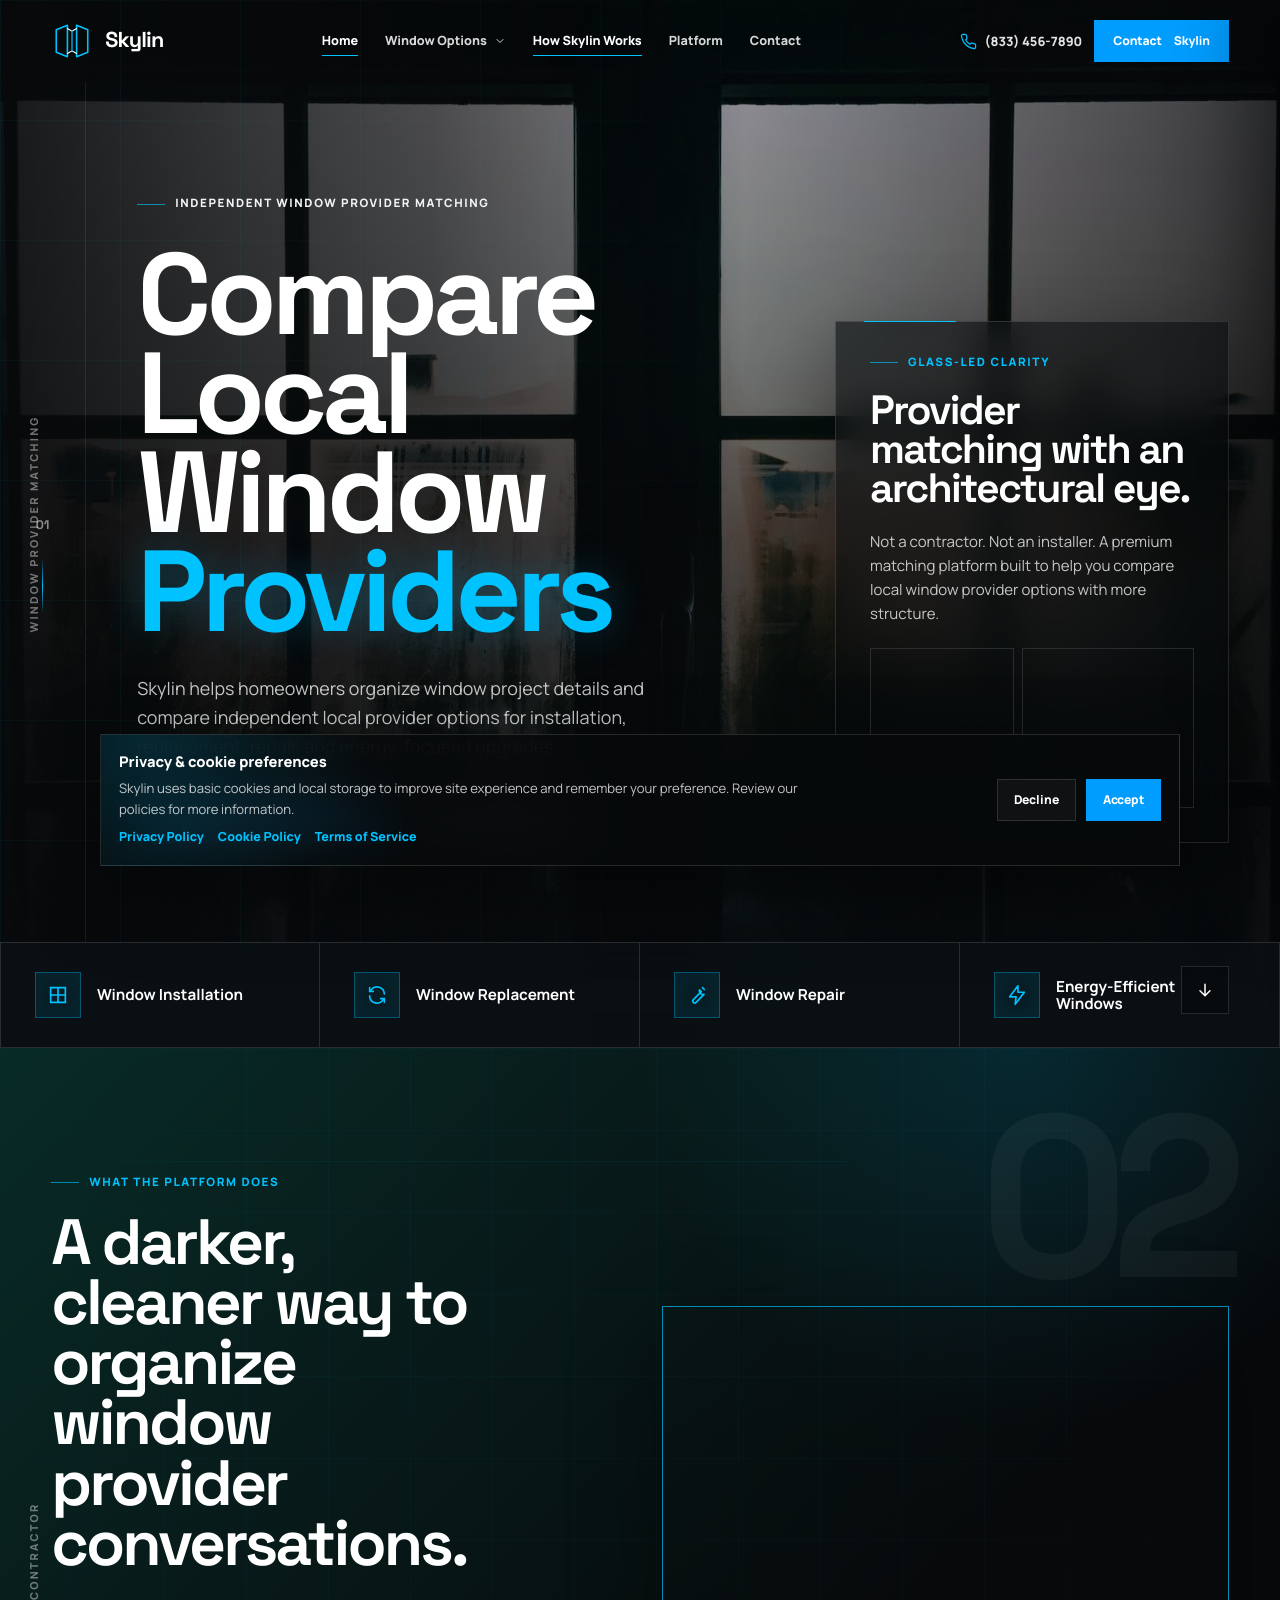
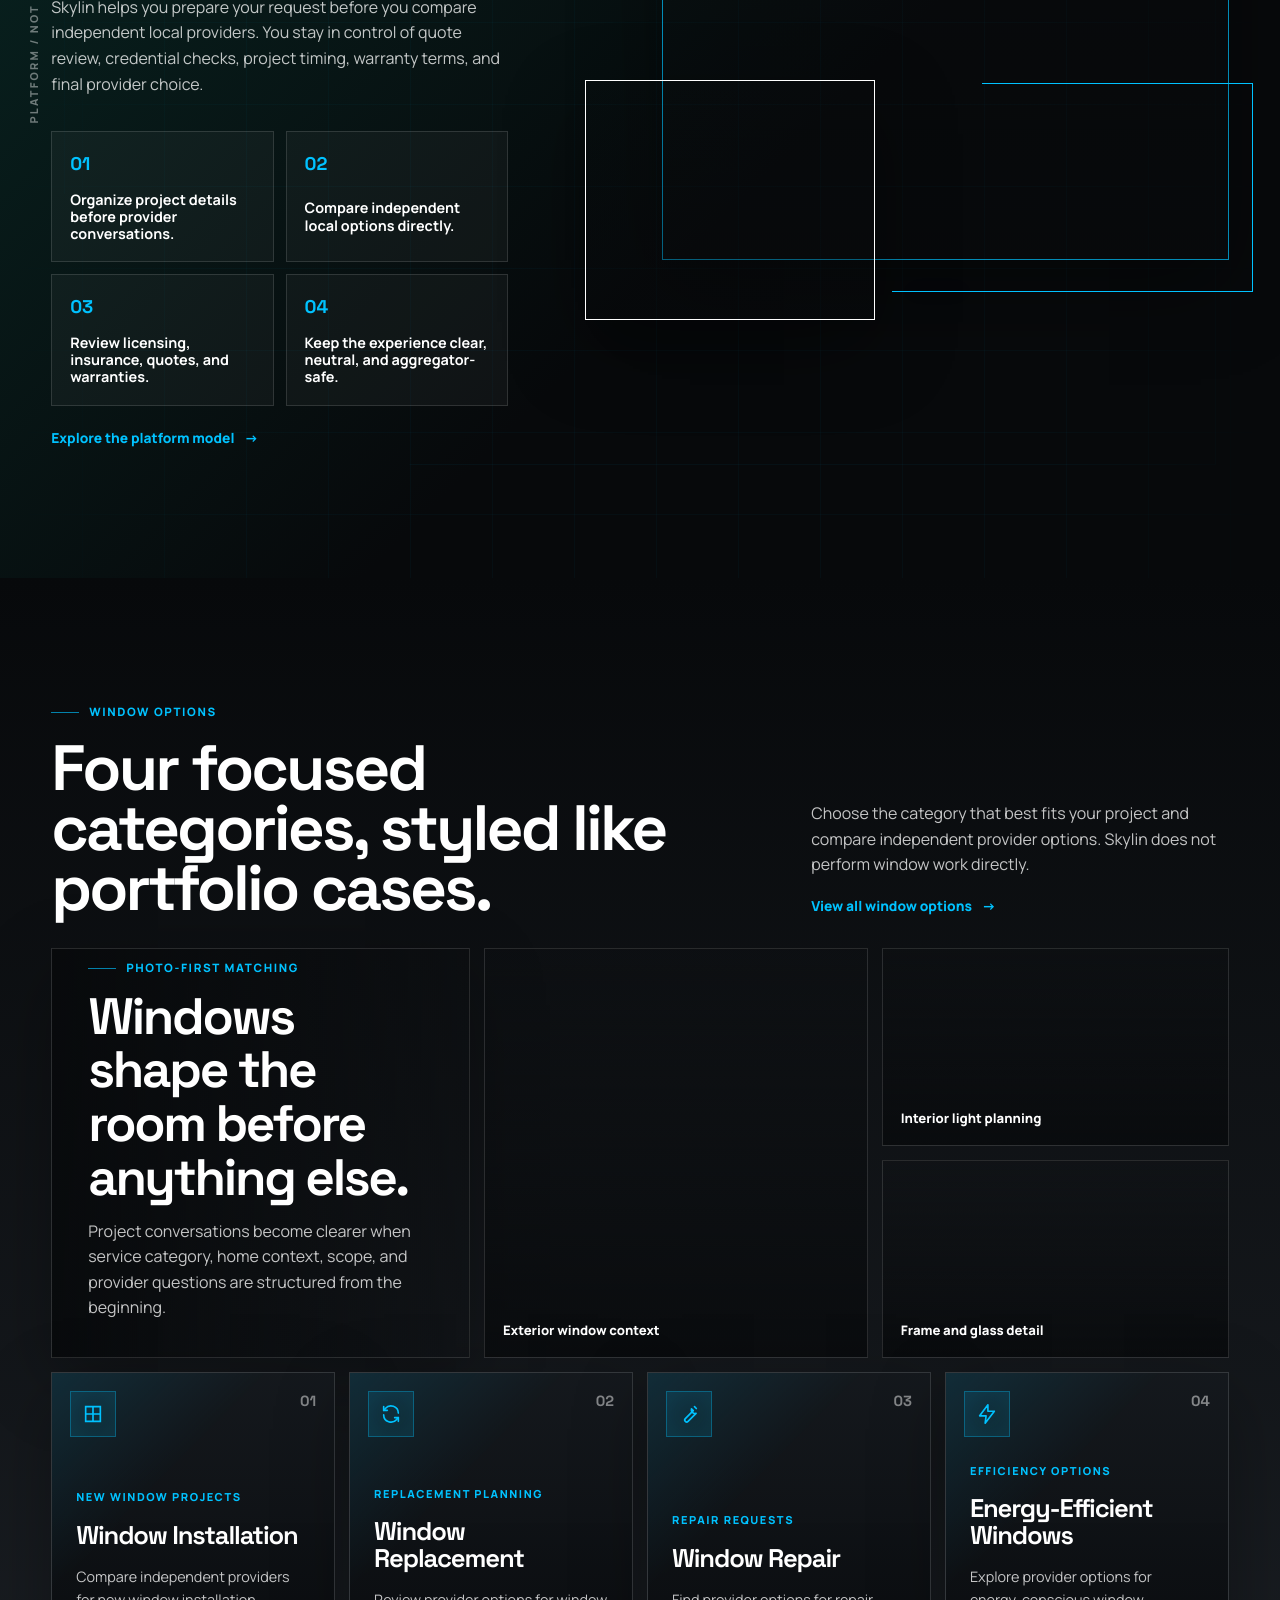
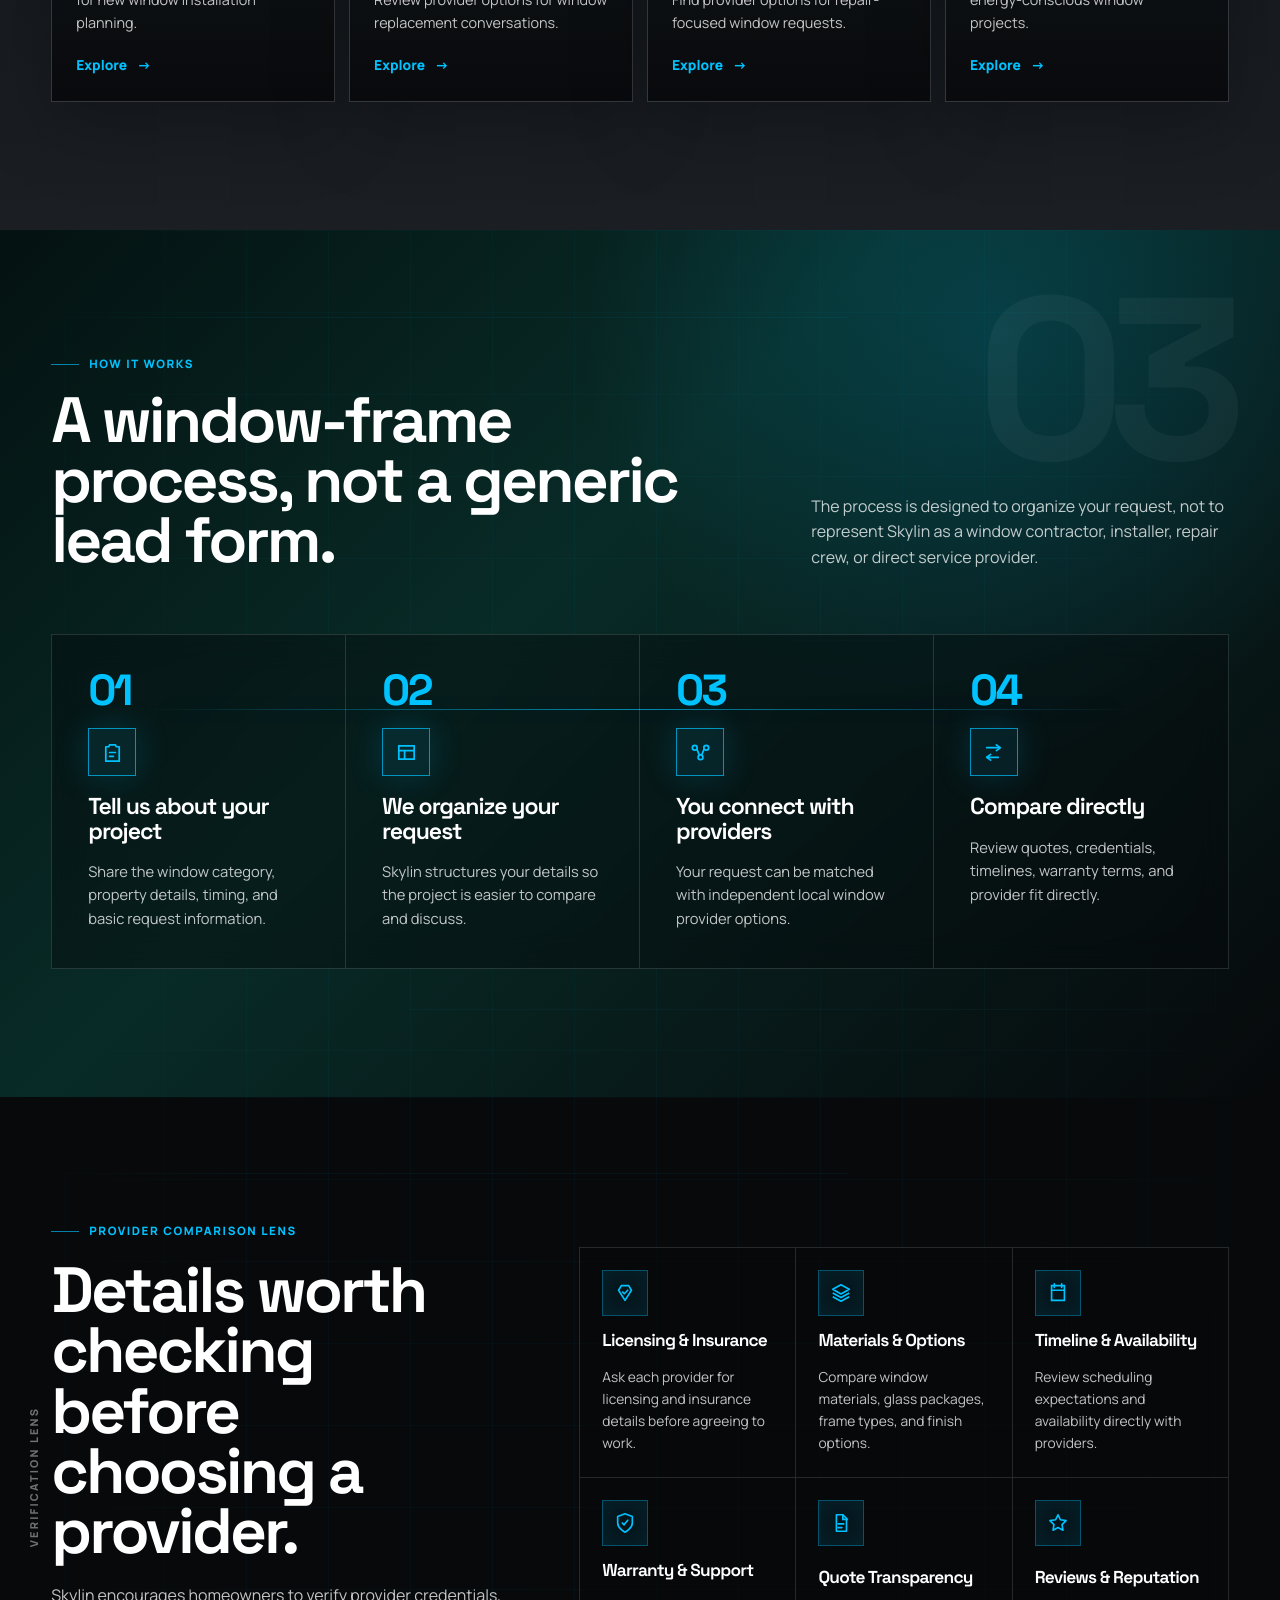
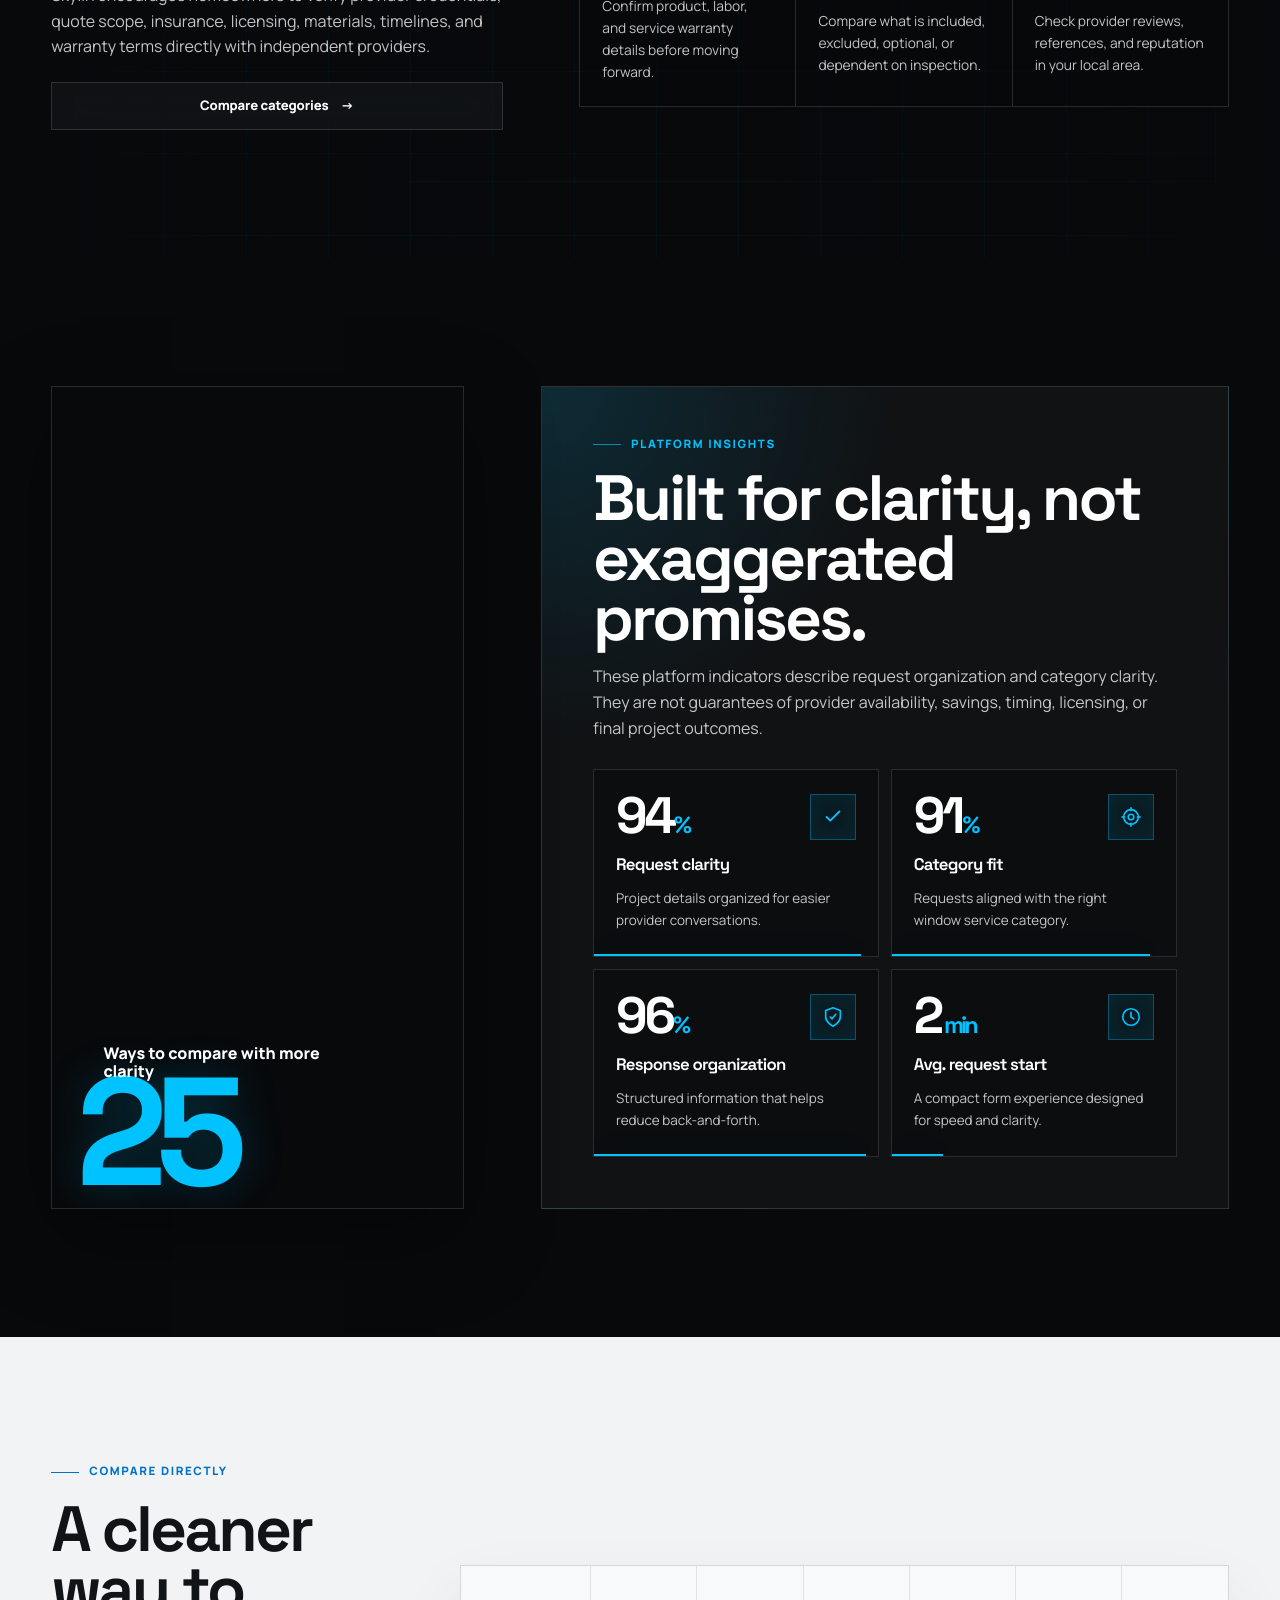
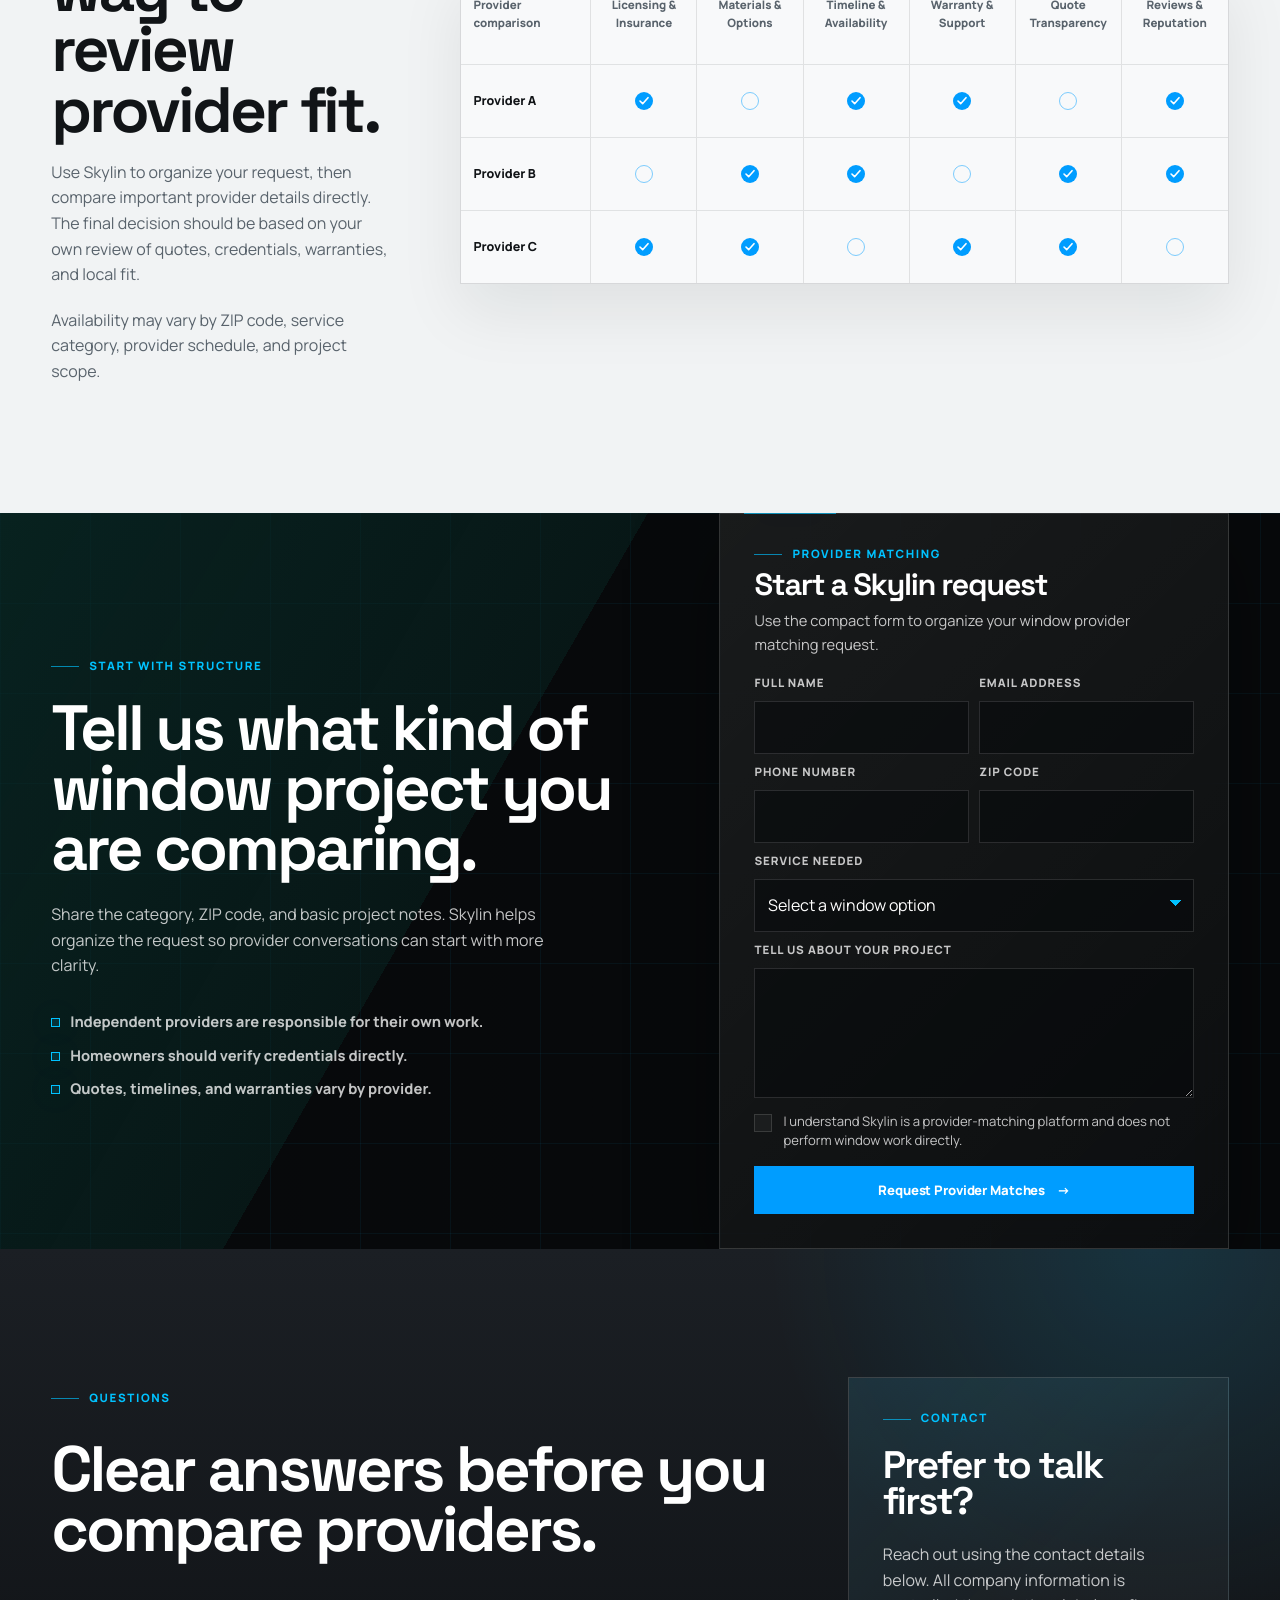
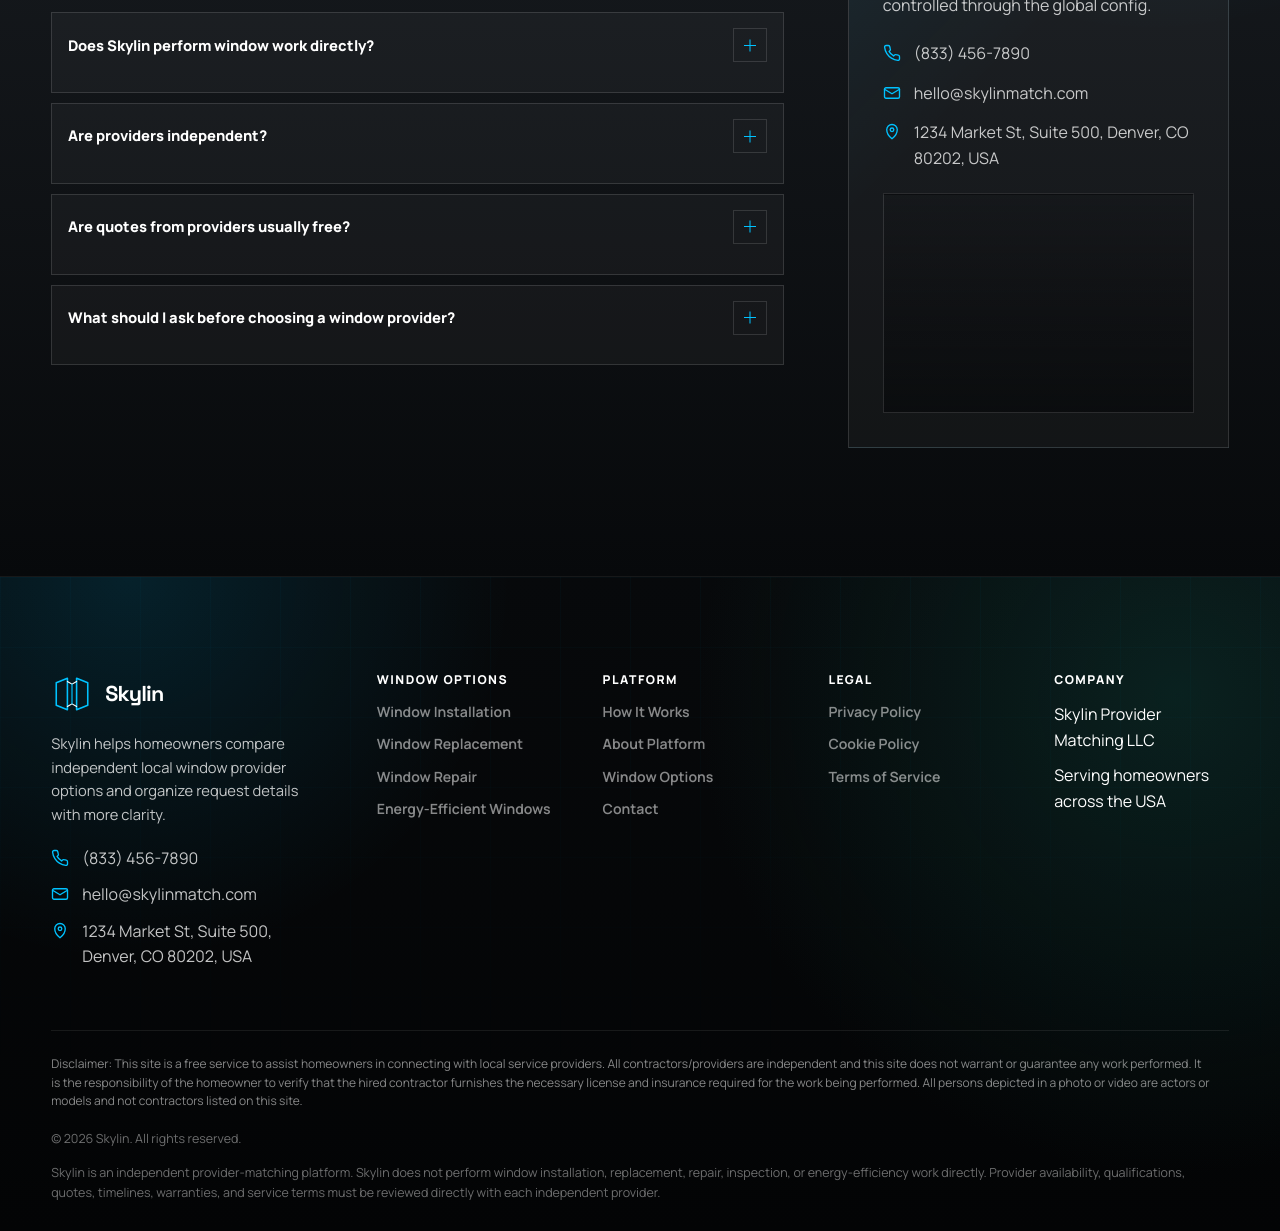
==== commit e614ccde: "+" ====
--- a/index.html
+++ b/index.html
@@ -3,10 +3,12 @@
 
 <head>
     <meta charset="UTF-8">
+
     <meta name="viewport" content="width=device-width, initial-scale=1.0">
-    <title>Skylin | Compare Local Window Providers</title>
+
+    <title>Skylin | Compare Local Window Provider Options</title>
     <meta name="description"
-        content="Compare independent local window provider options for installation, replacement, repair, and energy-efficient window projects.">
+        content="Skylin helps homeowners compare independent local window provider options for installation, replacement, repair, and energy-efficient window projects.">
 
     <link rel="icon" type="image/svg+xml" href="./assets/icons/favicon.svg">
     <link rel="shortcut icon" href="./assets/icons/favicon.svg" type="image/svg+xml">
@@ -15,249 +17,367 @@
 </head>
 
 <body class="home-page">
+    <a class="skip-link" href="#main">Skip to content</a>
+
     <div data-site-header></div>
 
     <main id="main">
         <section class="home-hero" aria-labelledby="homeHeroTitle">
-            <div class="home-hero-bg" aria-hidden="true">
-                <img src="./assets/images/hero-home.jpg" alt="">
-            </div>
-
-            <div class="container-wide home-hero-grid">
-                <div class="home-hero-content">
-                    <span class="eyebrow">Window provider matching</span>
-
-                    <h1 id="homeHeroTitle">
-                        Compare local window providers.
-                    </h1>
-
-                    <p>
-                        <span data-company-name></span> helps homeowners compare independent local window provider
-                        options for installation, replacement, repair, and energy-efficient window projects.
-                    </p>
-
-                    <div class="home-hero-actions">
-                        <a class="button button-primary" href="contact.html">
-                            Compare Providers
-                        </a>
-
-                        <a class="button button-secondary" href="services.html">
-                            View Window Options
-                        </a>
-                    </div>
-
-                    <div class="home-hero-note">
-                        <span class="home-hero-note-icon" aria-hidden="true">
-                            <svg viewBox="0 0 24 24" fill="none">
-                                <path d="M4 3H20V21H4V3Z" stroke="currentColor" stroke-width="1.7" />
-                                <path d="M12 3V21" stroke="currentColor" stroke-width="1.7" />
-                                <path d="M4 12H20" stroke="currentColor" stroke-width="1.7" />
+            <div class="home-hero-inner">
+                <div class="hero-side-rail" aria-hidden="true">
+                    <div class="hero-side-rail-inner">
+                        <span class="hero-side-number">01</span>
+                        <span class="hero-side-line"></span>
+                        <span class="vertical-label">Window Provider Matching</span>
+                    </div>
+                </div>
+
+                <div class="hero-main">
+                    <div class="hero-copy">
+                        <span class="eyebrow">Independent window provider matching</span>
+
+                        <h1 id="homeHeroTitle">
+                            Compare Local Window <span>Providers</span>
+                        </h1>
+
+                        <p>
+                            <span data-company-name>Skylin</span> helps homeowners organize window project details and
+                            compare independent local provider options for installation, replacement, repair, and
+                            energy-focused upgrades.
+                        </p>
+
+                        <div class="hero-actions" aria-label="Primary actions">
+                            <a class="btn" href="contact.html">
+                                Compare Window Providers
+                                <span class="arrow" aria-hidden="true">→</span>
+                            </a>
+
+                            <a class="btn btn-secondary" href="services.html">
+                                View Window Options
+                                <span class="arrow" aria-hidden="true">→</span>
+                            </a>
+                        </div>
+                    </div>
+
+                    <aside class="hero-visual-note" aria-label="Platform note">
+                        <span class="section-kicker">Glass-led clarity</span>
+
+                        <h2>Provider matching with an architectural eye.</h2>
+
+                        <p>
+                            Not a contractor. Not an installer. A premium matching platform built to help you compare
+                            local window provider options with more structure.
+                        </p>
+
+                        <div class="hero-mini-map" aria-hidden="true">
+                            <div class="hero-mini-photo"></div>
+                            <div class="hero-mini-photo"></div>
+                        </div>
+                    </aside>
+                </div>
+            </div>
+
+            <a class="hero-scroll" href="#window-options" aria-label="Scroll to window options">
+                <svg viewBox="0 0 24 24" aria-hidden="true">
+                    <path d="M12 5v14M6 13l6 6 6-6" fill="none" stroke="currentColor" stroke-width="1.8"
+                        stroke-linecap="round" stroke-linejoin="round" />
+                </svg>
+            </a>
+
+            <div class="hero-service-strip" aria-label="Window service categories">
+                <div class="hero-service-strip-inner" data-hero-services></div>
+            </div>
+        </section>
+
+        <section class="section home-intro" aria-labelledby="homeIntroTitle">
+            <span class="section-number" aria-hidden="true">02</span>
+            <span class="vertical-label" aria-hidden="true">Platform / Not Contractor</span>
+            <div class="arch-lines" aria-hidden="true"></div>
+
+            <div class="container-wide home-intro-layout">
+                <div class="home-intro-copy">
+                    <span class="section-kicker">What the platform does</span>
+
+                    <h2 id="homeIntroTitle">
+                        A darker, cleaner way to organize window provider conversations.
+                    </h2>
+
+                    <p>
+                        <span data-company-name>Skylin</span> helps you prepare your request before you compare
+                        independent local providers. You stay in control of quote review, credential checks, project
+                        timing, warranty terms, and final provider choice.
+                    </p>
+
+                    <div class="home-intro-points">
+                        <article class="home-intro-point">
+                            <span>01</span>
+                            <strong>Organize project details before provider conversations.</strong>
+                        </article>
+
+                        <article class="home-intro-point">
+                            <span>02</span>
+                            <strong>Compare independent local options directly.</strong>
+                        </article>
+
+                        <article class="home-intro-point">
+                            <span>03</span>
+                            <strong>Review licensing, insurance, quotes, and warranties.</strong>
+                        </article>
+
+                        <article class="home-intro-point">
+                            <span>04</span>
+                            <strong>Keep the experience clear, neutral, and aggregator-safe.</strong>
+                        </article>
+                    </div>
+
+                    <a class="text-link" href="about.html">Explore the platform model</a>
+                </div>
+
+                <div class="home-intro-visual" aria-label="Luxury window interior collage">
+                    <div class="home-intro-large"></div>
+                    <div class="home-intro-small"></div>
+                    <div class="home-intro-frame"></div>
+                </div>
+            </div>
+        </section>
+
+        <section class="section home-options" id="window-options" aria-labelledby="homeOptionsTitle">
+            <div class="container-wide">
+                <div class="section-header">
+                    <div class="section-title-stack">
+                        <span class="section-kicker">Window options</span>
+
+                        <h2 id="homeOptionsTitle">
+                            Four focused categories, styled like portfolio cases.
+                        </h2>
+                    </div>
+
+                    <div class="section-copy">
+                        <p>
+                            Choose the category that best fits your project and compare independent provider options.
+                            <span data-company-name>Skylin</span> does not perform window work directly.
+                        </p>
+
+                        <a class="text-link" href="services.html">View all window options</a>
+                    </div>
+                </div>
+
+                <div class="options-top-row">
+                    <article class="options-feature-card">
+                        <div class="options-feature-card-content">
+                            <span class="section-kicker">Photo-first matching</span>
+                            <h3>Windows shape the room before anything else.</h3>
+                            <p>
+                                Project conversations become clearer when service category, home context, scope, and
+                                provider questions are structured from the beginning.
+                            </p>
+                        </div>
+                    </article>
+
+                    <div class="options-mosaic" aria-label="Window design photo mosaic">
+                        <div class="options-mosaic-cell">
+                            <span>Exterior window context</span>
+                        </div>
+
+                        <div class="options-mosaic-cell">
+                            <span>Interior light planning</span>
+                        </div>
+
+                        <div class="options-mosaic-cell">
+                            <span>Frame and glass detail</span>
+                        </div>
+                    </div>
+                </div>
+
+                <div class="service-card-grid" data-service-cards="home"></div>
+            </div>
+        </section>
+
+        <section class="section home-process" id="how-it-works" aria-labelledby="homeProcessTitle">
+            <div class="blueprint-layer" aria-hidden="true"></div>
+            <span class="section-number" aria-hidden="true">03</span>
+
+            <div class="container-wide">
+                <div class="section-header">
+                    <div class="section-title-stack">
+                        <span class="section-kicker">How it works</span>
+
+                        <h2 id="homeProcessTitle">
+                            A window-frame process, not a generic lead form.
+                        </h2>
+                    </div>
+
+                    <div class="section-copy">
+                        <p>
+                            The process is designed to organize your request, not to represent <span
+                                data-company-name>Skylin</span> as a window contractor, installer, repair crew, or
+                            direct service provider.
+                        </p>
+                    </div>
+                </div>
+
+                <div class="process-rail" data-home-process></div>
+            </div>
+        </section>
+
+        <section class="section home-blueprint" aria-labelledby="homeBlueprintTitle">
+            <div class="blueprint-layer" aria-hidden="true"></div>
+            <span class="vertical-label" aria-hidden="true">Verification Lens</span>
+
+            <div class="container-wide blueprint-feature-layout">
+                <div class="blueprint-copy">
+                    <span class="section-kicker">Provider comparison lens</span>
+
+                    <h2 id="homeBlueprintTitle">
+                        Details worth checking before choosing a provider.
+                    </h2>
+
+                    <p>
+                        <span data-company-name>Skylin</span> encourages homeowners to verify provider credentials,
+                        quote scope, insurance, licensing, materials, timelines, and warranty terms directly with
+                        independent providers.
+                    </p>
+
+                    <a class="btn btn-secondary" href="services.html">
+                        Compare categories
+                        <span class="arrow" aria-hidden="true">→</span>
+                    </a>
+                </div>
+
+                <div class="blueprint-icon-grid" data-blueprint-icons></div>
+            </div>
+        </section>
+
+        <section class="section home-stats" aria-labelledby="homeStatsTitle">
+            <div class="container-wide stats-layout">
+                <div class="stats-photo-strip" aria-hidden="true"></div>
+
+                <div class="stats-panel">
+                    <div class="stats-panel-header">
+                        <span class="section-kicker">Platform insights</span>
+
+                        <h2 id="homeStatsTitle">
+                            Built for clarity, not exaggerated promises.
+                        </h2>
+
+                        <p>
+                            These platform indicators describe request organization and category clarity. They are not
+                            guarantees of provider availability, savings, timing, licensing, or final project outcomes.
+                        </p>
+                    </div>
+
+                    <div class="stats-grid" data-home-stats></div>
+                </div>
+            </div>
+        </section>
+
+        <section class="section home-comparison" aria-labelledby="homeComparisonTitle">
+            <div class="container-wide comparison-layout">
+                <div class="comparison-copy">
+                    <span class="section-kicker">Compare directly</span>
+
+                    <h2 id="homeComparisonTitle">
+                        A cleaner way to review provider fit.
+                    </h2>
+
+                    <p>
+                        Use Skylin to organize your request, then compare important provider details directly. The final
+                        decision should be based on your own review of quotes, credentials, warranties, and local fit.
+                    </p>
+
+                    <p>
+                        Availability may vary by ZIP code, service category, provider schedule, and project scope.
+                    </p>
+                </div>
+
+                <div class="comparison-table" data-home-comparison aria-label="Provider comparison table"></div>
+            </div>
+        </section>
+
+        <section class="home-cta" aria-labelledby="homeCtaTitle">
+            <div class="container-wide home-cta-layout">
+                <div class="home-cta-copy">
+                    <span class="section-kicker">Start with structure</span>
+
+                    <h2 id="homeCtaTitle">
+                        Tell us what kind of window project you are comparing.
+                    </h2>
+
+                    <p>
+                        Share the category, ZIP code, and basic project notes. <span data-company-name>Skylin</span>
+                        helps organize the request so provider conversations can start with more clarity.
+                    </p>
+
+                    <div class="cta-mini-list" aria-label="Platform reminders">
+                        <span>Independent providers are responsible for their own work.</span>
+                        <span>Homeowners should verify credentials directly.</span>
+                        <span>Quotes, timelines, and warranties vary by provider.</span>
+                    </div>
+                </div>
+
+                <div data-form-module="contact"></div>
+            </div>
+        </section>
+
+        <section class="section home-faq" aria-labelledby="homeFaqTitle">
+            <div class="container-wide home-faq-layout">
+                <div class="home-faq-panel">
+                    <div class="section-title-stack">
+                        <span class="section-kicker">Questions</span>
+
+                        <h2 id="homeFaqTitle">
+                            Clear answers before you compare providers.
+                        </h2>
+                    </div>
+
+                    <div class="faq-list" data-faq-list="home"></div>
+                    <div data-faq-schema="home"></div>
+                </div>
+
+                <aside class="home-contact-panel" aria-label="Skylin contact information">
+                    <span class="section-kicker">Contact</span>
+
+                    <h2>Prefer to talk first?</h2>
+
+                    <p>
+                        Reach out using the contact details below. All company information is controlled through the
+                        global config.
+                    </p>
+
+                    <div class="home-contact-lines">
+                        <div class="contact-line">
+                            <svg viewBox="0 0 24 24" aria-hidden="true">
+                                <path
+                                    d="M22 16.92v3a2 2 0 0 1-2.18 2 19.8 19.8 0 0 1-8.63-3.07 19.45 19.45 0 0 1-6-6A19.8 19.8 0 0 1 2.12 4.18 2 2 0 0 1 4.11 2h3a2 2 0 0 1 2 1.72c.13.96.35 1.9.66 2.79a2 2 0 0 1-.45 2.11L8.05 9.89a16 16 0 0 0 6.06 6.06l1.27-1.27a2 2 0 0 1 2.11-.45c.89.31 1.83.53 2.79.66A2 2 0 0 1 22 16.92Z"
+                                    fill="none" stroke="currentColor" stroke-width="1.8" stroke-linecap="round"
+                                    stroke-linejoin="round" />
                             </svg>
-                        </span>
-
-                        <span>
-                            <strong>Independent. Transparent. Focused on comparison.</strong>
-                            <small>
-                                Providers are independent. Homeowners should verify licensing, insurance, quotes,
-                                timelines, and warranty terms directly.
-                            </small>
-                        </span>
-                    </div>
-                </div>
-
-                <div class="home-hero-visual" aria-hidden="true">
-                    <div class="home-hero-frame">
-                        <img src="./assets/images/split-window-frame.jpg" alt="">
-                    </div>
-
-                    <div class="home-hero-floating-card">
-                        <span>Platform role</span>
-                        <strong>We help organize your request.</strong>
-                        <p>
-                            You compare provider options and choose the right fit for your project.
-                        </p>
-                    </div>
-                </div>
-            </div>
-
-            <div class="home-service-strip" aria-labelledby="homeServicesTitle">
-                <div class="container-wide">
-                    <div class="section-header text-light">
-                        <span class="eyebrow">Window categories</span>
-                        <h2 id="homeServicesTitle">Explore window service options.</h2>
-                        <p>
-                            Choose a category to compare independent local provider options in your area.
-                        </p>
-                    </div>
-
-                    <div class="service-photo-grid" data-service-cards></div>
-                </div>
-            </div>
-        </section>
-
-        <section class="home-process section-gray section-compact" id="how-skylin-works"
-            aria-labelledby="homeProcessTitle">
-            <div class="container-wide">
-                <div class="section-header center">
-                    <span class="eyebrow">Process</span>
-                    <h2 id="homeProcessTitle">
-                        How <span data-company-name></span> Works
-                    </h2>
-                    <p>
-                        A simple request flow designed to help homeowners compare window provider options with more
-                        clarity.
-                    </p>
-                </div>
-
-                <div class="process-line-grid" data-home-process></div>
-            </div>
-        </section>
-
-        <section class="home-insights" aria-labelledby="homeInsightsTitle">
-            <div class="container-wide">
-                <div class="home-insights-header">
-                    <span class="eyebrow">Matching insights</span>
-                    <h2 id="homeInsightsTitle">
-                        Real-time matching insights
-                    </h2>
-                    <p>
-                        Live-style platform signals based on recent homeowner request organization patterns.
-                    </p>
-                </div>
-
-                <div class="stats-strip" data-home-stats></div>
-            </div>
-        </section>
-
-        <section class="home-model section-compact" aria-labelledby="homeModelTitle">
-            <div class="container-wide home-model-layout">
-                <div class="photo-frame home-model-photo">
-                    <img src="./assets/images/provider-comparison.jpg"
-                        alt="Modern window interior used for provider comparison context" loading="lazy">
-                </div>
-
-                <div class="home-model-panel">
-                    <span class="eyebrow">Aggregator model</span>
-
-                    <h2 id="homeModelTitle">
-                        Independent. Transparent. Focused on you.
-                    </h2>
-
-                    <p>
-                        <span data-company-name></span> is a free platform that helps homeowners compare independent
-                        window provider options.
-                    </p>
-
-                    <p>
-                        We do not perform window work. We connect you with local companies so you can review options,
-                        ask questions, and choose the right fit for your project.
-                    </p>
-
-                    <ul class="home-model-list">
-                        <li>Providers are independent.</li>
-                        <li>Availability may vary by ZIP code and service category.</li>
-                        <li>Homeowners should verify licensing, insurance, quotes, timelines, and warranty terms
-                            directly.</li>
-                    </ul>
-
-                    <a class="button button-dark" href="about.html">
-                        About <span data-company-name></span>
-                    </a>
-                </div>
-            </div>
-        </section>
-
-        <section class="home-comparison section-gray-strong section" id="provider-comparison"
-            aria-labelledby="homeComparisonTitle">
-            <div class="container-wide">
-                <div class="section-header center">
-                    <span class="eyebrow">Comparison lens</span>
-                    <h2 id="homeComparisonTitle">
-                        What matters when comparing providers?
-                    </h2>
-                    <p>
-                        Key factors homeowners can review when comparing window service companies.
-                    </p>
-                </div>
-
-                <div class="comparison-grid" data-home-comparison></div>
-            </div>
-        </section>
-
-        <section class="home-connect section" aria-labelledby="homeConnectTitle">
-            <div class="container-wide home-connect-layout">
-                <div class="home-connect-content">
-                    <span class="eyebrow">You decide</span>
-
-                    <h2 id="homeConnectTitle">
-                        We help you connect, you decide.
-                    </h2>
-
-                    <p>
-                        <span data-company-name></span> organizes your request and connects you with independent window
-                        companies in your area. You review, compare, and choose the right provider for your project.
-                    </p>
-
-                    <div class="home-hero-actions">
-                        <a class="button button-primary" href="contact.html">
-                            Get Started
-                        </a>
-
-                        <a class="button button-secondary" href="services.html">
-                            View Services
-                        </a>
-                    </div>
-                </div>
-
-                <div class="home-connect-photo">
-                    <img src="./assets/images/split-window-frame.jpg" alt="Large modern window with mountain view"
-                        loading="lazy">
-                </div>
-            </div>
-        </section>
-
-        <section class="home-cta section-compact" aria-labelledby="homeCtaTitle">
-            <div class="container-wide">
-                <div class="home-cta-layout">
-                    <div class="home-cta-content">
-                        <span class="eyebrow">Request options</span>
-
-                        <h2 id="homeCtaTitle">
-                            Not sure which service fits your project?
-                        </h2>
-
-                        <p>
-                            Tell us what you are looking for and we will help you organize the request around the right
-                            window category.
-                        </p>
-                    </div>
-
-                    <a class="button button-light" href="contact.html">
-                        Contact <span data-company-name></span>
-                    </a>
-                </div>
-            </div>
-        </section>
-
-        <section class="home-faq section" id="faq" aria-labelledby="homeFaqTitle">
-            <div class="container-wide home-faq-layout">
-                <aside class="home-faq-aside">
-                    <span class="eyebrow">FAQ</span>
-
-                    <h2 id="homeFaqTitle">
-                        Frequently asked questions
-                    </h2>
-
-                    <p>
-                        Clear answers about how <span data-company-name></span> works as an independent window
-                        provider-matching platform.
-                    </p>
+                            <a href="tel:+18334567890" data-phone-link data-phone-text>(833) 456-7890</a>
+                        </div>
+
+                        <div class="contact-line">
+                            <svg viewBox="0 0 24 24" aria-hidden="true">
+                                <path d="M4 5h16a2 2 0 0 1 2 2v10a2 2 0 0 1-2 2H4a2 2 0 0 1-2-2V7a2 2 0 0 1 2-2Z"
+                                    fill="none" stroke="currentColor" stroke-width="1.8" stroke-linejoin="round" />
+                                <path d="m22 7-10 6L2 7" fill="none" stroke="currentColor" stroke-width="1.8"
+                                    stroke-linecap="round" stroke-linejoin="round" />
+                            </svg>
+                            <a href="mailto:hello@skylinmatch.com" data-email-link
+                                data-email-text>hello@skylinmatch.com</a>
+                        </div>
+
+                        <div class="contact-line">
+                            <svg viewBox="0 0 24 24" aria-hidden="true">
+                                <path d="M12 21s7-5.2 7-12a7 7 0 0 0-14 0c0 6.8 7 12 7 12Z" fill="none"
+                                    stroke="currentColor" stroke-width="1.8" stroke-linejoin="round" />
+                                <circle cx="12" cy="9" r="2.4" fill="none" stroke="currentColor" stroke-width="1.8" />
+                            </svg>
+                            <span data-address-text>1234 Market St, Suite 500, Denver, CO 80202, USA</span>
+                        </div>
+                    </div>
+
+                    <div class="home-map-card" aria-label="Stylized USA service area map"></div>
                 </aside>
-
-                <div>
-                    <div class="faq-list" data-faq-list="general"></div>
-                    <div data-faq-schema="general"></div>
-                </div>
             </div>
         </section>
     </main>
@@ -266,8 +386,8 @@
     <div data-policy-banner></div>
 
     <script src="./js/config.js"></script>
+    <script src="./js/home.js"></script>
     <script src="./js/main.js"></script>
-    <script src="./js/home.js"></script>
 </body>
 
 </html>
--- a/css/style.css
+++ b/css/style.css
@@ -1,3 +1,5 @@
+@import url("https://fonts.googleapis.com/css2?family=Manrope:wght@400;500;600;700;800&family=Space+Grotesk:wght@500;600;700&display=swap");
+
 @import url("./home.css");
 @import url("./services.css");
 @import url("./about.css");
@@ -6,68 +8,79 @@
 @import url("./legal.css");
 
 /* ==========================================================
-   SKylin — Global Styles
-   Deep Frosted Blue + Architectural Gray + Graphite
+   Skylin — Global Styles
+   Base / Variables / Header / Footer / Shared Components
    ========================================================== */
 
 :root {
-    /* Core backgrounds */
-    --color-bg: #9fb3c1;
-    --color-bg-blue: #6f8fa3;
-    --color-bg-blue-deep: #354f61;
-    --color-bg-dark: #07111a;
-    --color-bg-dark-soft: #0b1823;
-    --color-bg-gray: #c4ccd2;
-    --color-bg-gray-strong: #aeb9c1;
-    --color-bg-gray-soft: #d1d7db;
-    --color-bg-light: #f4f7f8;
-
-    /* Surfaces */
-    --color-surface: #ffffff;
-    --color-surface-muted: #e6ebee;
-    --color-surface-blue: #7f9cad;
-    --color-surface-gray: #d1d7db;
-    --color-panel-dark: #101f2b;
-    --color-panel-blue: #243b4b;
+    /* Main dark base */
+    --color-bg: #111417;
+    --color-bg-deep: #07090b;
+    --color-bg-graphite: #1b1f24;
+    --color-bg-soft: #252a30;
+    --color-bg-panel: #161a1f;
+
+    /* Deep premium teal / green-dark */
+    --color-teal-deep: #082b27;
+    --color-teal: #0e403a;
+    --color-teal-soft: #164e46;
+    --color-teal-muted: #2e6a61;
+
+    /* Bright blue-cyan accents */
+    --color-accent: #00c2ff;
+    --color-accent-strong: #009dff;
+    --color-accent-deep: #0071c8;
+    --color-accent-glow: rgba(0, 194, 255, 0.22);
+    --color-accent-line: rgba(0, 194, 255, 0.65);
+
+    /* Light contrast */
+    --color-white: #ffffff;
+    --color-smoke: #f1f3f4;
+    --color-light-gray: #d9dee2;
+    --color-silver: #aeb7bf;
+    --color-gray: #7b858e;
 
     /* Text */
-    --color-heading: #07111a;
-    --color-text: #22313b;
-    --color-muted: #63717b;
-    --color-text-light: #f5fafc;
-    --color-muted-light: rgba(245, 250, 252, 0.72);
-
-    /* Blues */
-    --color-primary-blue: #5f8298;
-    --color-primary-blue-dark: #354f61;
-    --color-accent-blue: #1277c8;
-    --color-accent-blue-hover: #0a5fa3;
-    --color-accent-blue-dark: #0a4f86;
-    --color-accent-blue-soft: #d8eaf5;
-
-    /* Neutrals / lines */
-    --color-border: rgba(7, 17, 26, 0.18);
-    --color-border-strong: rgba(7, 17, 26, 0.34);
-    --color-border-light: rgba(255, 255, 255, 0.18);
-    --color-white: #ffffff;
+    --color-text-light: #ffffff;
+    --color-text-soft: rgba(255, 255, 255, 0.76);
+    --color-text-muted: rgba(255, 255, 255, 0.52);
+    --color-text-dark: #111417;
+    --color-text-gray: #59636c;
+
+    /* Borders */
+    --color-border-dark: rgba(255, 255, 255, 0.13);
+    --color-border-soft: rgba(255, 255, 255, 0.08);
+    --color-border-light: rgba(17, 20, 23, 0.16);
+    --color-border-accent: rgba(0, 194, 255, 0.7);
+
+    /* Shadows */
+    --shadow-deep: 0 28px 80px rgba(0, 0, 0, 0.38);
+    --shadow-accent: 0 0 34px rgba(0, 194, 255, 0.18);
+    --shadow-card: 0 22px 70px rgba(0, 0, 0, 0.28);
+    --shadow-soft: 0 18px 48px rgba(0, 0, 0, 0.18);
+
+    /* Typography */
+    --font-body: "Manrope", system-ui, -apple-system, BlinkMacSystemFont, "Segoe UI", sans-serif;
+    --font-display: "Space Grotesk", "Manrope", system-ui, sans-serif;
 
     /* Layout */
     --container: 1180px;
-    --container-wide: 1360px;
-    --container-narrow: 860px;
-    --header-height: 76px;
-    --section-padding: clamp(3.8rem, 7vw, 6.8rem);
-    --section-padding-compact: clamp(2.8rem, 5vw, 4.8rem);
-    --page-padding: clamp(1rem, 4vw, 2rem);
-
-    /* Shadows */
-    --shadow-soft: 0 18px 55px rgba(7, 17, 26, 0.12);
-    --shadow-dark: 0 24px 70px rgba(0, 0, 0, 0.32);
-    --shadow-blue: 0 22px 70px rgba(18, 119, 200, 0.18);
+    --container-wide: 1440px;
+    --container-pad: clamp(18px, 4vw, 56px);
+
+    /* Radius */
+    --radius-xs: 6px;
+    --radius-sm: 10px;
+    --radius-md: 16px;
+    --radius-lg: 24px;
+
+    /* Header */
+    --header-height: 82px;
 
     /* Motion */
-    --ease: cubic-bezier(0.22, 1, 0.36, 1);
-    --duration: 260ms;
+    --transition-fast: 180ms ease;
+    --transition-base: 260ms ease;
+    --transition-slow: 520ms cubic-bezier(0.16, 1, 0.3, 1);
 }
 
 /* ==========================================================
@@ -82,32 +95,25 @@
 
 html {
     min-width: 320px;
-    overflow-x: hidden;
     scroll-behavior: smooth;
     text-size-adjust: 100%;
+    -webkit-text-size-adjust: 100%;
 }
 
 body {
+    margin: 0;
     min-width: 320px;
-    margin: 0;
     overflow-x: clip;
     background:
-        linear-gradient(135deg, rgba(255, 255, 255, 0.08), transparent 34%),
-        var(--color-bg);
-    color: var(--color-text);
-    font-family:
-        Inter,
-        Manrope,
-        Onest,
-        system-ui,
-        -apple-system,
-        BlinkMacSystemFont,
-        "Segoe UI",
-        sans-serif;
+        radial-gradient(circle at 12% 8%, rgba(0, 194, 255, 0.12), transparent 26rem),
+        radial-gradient(circle at 90% 14%, rgba(14, 64, 58, 0.45), transparent 28rem),
+        linear-gradient(180deg, var(--color-bg-deep), var(--color-bg) 28%, var(--color-bg-deep));
+    color: var(--color-text-light);
+    font-family: var(--font-body);
     font-size: 16px;
     line-height: 1.6;
     -webkit-font-smoothing: antialiased;
-    text-rendering: optimizeLegibility;
+    text-rendering: geometricPrecision;
 }
 
 body.menu-open {
@@ -115,9 +121,10 @@
 }
 
 img,
-picture,
 svg,
-video {
+video,
+canvas,
+picture {
     display: block;
     max-width: 100%;
 }
@@ -149,325 +156,414 @@
     border-radius: 0;
 }
 
-ul,
-ol {
-    padding: 0;
-    margin: 0;
-}
-
-li {
-    list-style: none;
-}
-
-p,
+::selection {
+    background: rgba(0, 194, 255, 0.32);
+    color: var(--color-white);
+}
+
+:focus-visible {
+    outline: 2px solid var(--color-accent);
+    outline-offset: 4px;
+}
+
+.skip-link {
+    position: fixed;
+    top: 12px;
+    left: 12px;
+    z-index: 10000;
+    transform: translateY(-160%);
+    padding: 12px 16px;
+    background: var(--color-accent);
+    color: var(--color-bg-deep);
+    font-weight: 800;
+    border-radius: var(--radius-sm);
+    transition: transform var(--transition-base);
+}
+
+.skip-link:focus {
+    transform: translateY(0);
+}
+
+main {
+    min-height: 60vh;
+    overflow: hidden;
+}
+
+[hidden] {
+    display: none !important;
+}
+
+/* ==========================================================
+   Typography
+   ========================================================== */
+
 h1,
 h2,
 h3,
 h4,
-h5,
-h6 {
-    margin-top: 0;
-}
-
-p:last-child {
-    margin-bottom: 0;
-}
-
-::selection {
-    background: var(--color-accent-blue);
-    color: var(--color-white);
-}
-
-:focus-visible {
-    outline: 2px solid var(--color-accent-blue);
-    outline-offset: 4px;
-}
-
-[hidden] {
-    display: none !important;
-}
-
-.image-missing {
-    background: linear-gradient(135deg, var(--color-bg-gray), var(--color-bg-blue));
-    min-height: 180px;
-}
-
-/* ==========================================================
-   Layout Helpers
-   ========================================================== */
-
-.container {
-    width: min(100% - calc(var(--page-padding) * 2), var(--container));
-    margin-inline: auto;
-}
-
-.container-wide {
-    width: min(100% - calc(var(--page-padding) * 2), var(--container-wide));
-    margin-inline: auto;
-}
-
-.container-narrow {
-    width: min(100% - calc(var(--page-padding) * 2), var(--container-narrow));
-    margin-inline: auto;
-}
-
-.section {
-    position: relative;
-    padding-block: var(--section-padding);
-}
-
-.section-compact {
-    padding-block: var(--section-padding-compact);
-}
-
-.section-dark {
-    background:
-        radial-gradient(circle at 10% 20%, rgba(18, 119, 200, 0.18), transparent 34%),
-        linear-gradient(135deg, var(--color-bg-dark), var(--color-bg-dark-soft));
-    color: var(--color-text-light);
-}
-
-.section-blue {
-    background:
-        linear-gradient(135deg, rgba(255, 255, 255, 0.08), transparent 38%),
-        linear-gradient(180deg, var(--color-bg-blue), var(--color-bg-blue-deep));
-    color: var(--color-text-light);
-}
-
-.section-gray {
-    background:
-        linear-gradient(135deg, rgba(255, 255, 255, 0.28), transparent 42%),
-        var(--color-bg-gray);
-    color: var(--color-heading);
-}
-
-.section-gray-strong {
-    background:
-        linear-gradient(135deg, rgba(255, 255, 255, 0.18), transparent 40%),
-        var(--color-bg-gray-strong);
-    color: var(--color-heading);
-}
-
-.section-light {
-    background: var(--color-bg-light);
-    color: var(--color-heading);
-}
-
-.section-header {
-    display: grid;
-    gap: 0.75rem;
-    max-width: 760px;
-    margin-bottom: clamp(1.8rem, 4vw, 3rem);
-}
-
-.section-header.center {
-    margin-inline: auto;
-    text-align: center;
-}
-
-.section-header h1,
-.section-header h2 {
-    margin-bottom: 0;
-    color: inherit;
-    font-size: clamp(2rem, 4vw, 4.2rem);
-    font-weight: 640;
-    line-height: 1.02;
-    letter-spacing: -0.055em;
-}
-
-.section-header p {
-    max-width: 620px;
-    margin-bottom: 0;
-    color: inherit;
-    opacity: 0.78;
-}
-
-.section-header.center p {
-    margin-inline: auto;
-}
-
-.eyebrow {
+p {
+    margin: 0;
+}
+
+h1,
+h2,
+h3,
+.display-font {
+    font-family: var(--font-display);
+    letter-spacing: -0.045em;
+}
+
+h1 {
+    font-size: clamp(3.35rem, 9vw, 8.9rem);
+    line-height: 0.86;
+    font-weight: 700;
+}
+
+h2 {
+    font-size: clamp(2.25rem, 5vw, 5.15rem);
+    line-height: 0.94;
+    font-weight: 650;
+}
+
+h3 {
+    font-size: clamp(1.25rem, 2vw, 2rem);
+    line-height: 1.05;
+    font-weight: 650;
+}
+
+h4 {
+    font-size: 1rem;
+    line-height: 1.25;
+    font-weight: 800;
+}
+
+p {
+    color: var(--color-text-soft);
+}
+
+.eyebrow,
+.section-kicker,
+.small-label {
     display: inline-flex;
     align-items: center;
-    gap: 0.5rem;
-    width: fit-content;
-    color: var(--color-accent-blue);
-    font-size: 0.74rem;
-    font-weight: 760;
+    gap: 10px;
+    color: var(--color-accent);
+    font-size: 0.72rem;
     line-height: 1.2;
+    font-weight: 800;
     letter-spacing: 0.14em;
     text-transform: uppercase;
 }
 
-.eyebrow::before {
+.eyebrow::before,
+.section-kicker::before {
     content: "";
     width: 28px;
     height: 1px;
-    background: currentColor;
-}
-
-.text-light {
-    color: var(--color-text-light);
-}
-
-.text-muted-light {
-    color: var(--color-muted-light);
-}
-
-.desktop-only {
-    display: block;
-}
-
-.mobile-only {
-    display: none;
+    background: var(--color-accent-line);
+    box-shadow: var(--shadow-accent);
+}
+
+.lead {
+    max-width: 640px;
+    font-size: clamp(1rem, 1.45vw, 1.22rem);
+    color: var(--color-text-soft);
+}
+
+.text-muted {
+    color: var(--color-text-muted);
+}
+
+.text-soft {
+    color: var(--color-text-soft);
+}
+
+.text-accent {
+    color: var(--color-accent);
 }
 
 /* ==========================================================
-   Skip Link
+   Layout helpers
    ========================================================== */
 
-.skip-link {
-    position: fixed;
-    top: 0.75rem;
-    left: 0.75rem;
-    z-index: 9999;
-    transform: translateY(-140%);
-    background: var(--color-white);
-    color: var(--color-heading);
-    padding: 0.75rem 1rem;
-    border: 1px solid var(--color-accent-blue);
-    box-shadow: var(--shadow-soft);
-    transition: transform var(--duration) var(--ease);
-}
-
-.skip-link:focus {
-    transform: translateY(0);
+.container {
+    width: min(100% - calc(var(--container-pad) * 2), var(--container));
+    margin-inline: auto;
+}
+
+.container-wide {
+    width: min(100% - calc(var(--container-pad) * 2), var(--container-wide));
+    margin-inline: auto;
+}
+
+.section {
+    position: relative;
+    padding-block: clamp(80px, 10vw, 150px);
+    overflow: hidden;
+}
+
+.section-tight {
+    padding-block: clamp(54px, 7vw, 96px);
+}
+
+.section-dark {
+    background: var(--color-bg-deep);
+}
+
+.section-graphite {
+    background: var(--color-bg-graphite);
+}
+
+.section-teal {
+    background:
+        radial-gradient(circle at 18% 12%, rgba(0, 194, 255, 0.12), transparent 22rem),
+        linear-gradient(135deg, var(--color-teal-deep), #061615 68%, var(--color-bg-deep));
+}
+
+.section-light {
+    background: var(--color-smoke);
+    color: var(--color-text-dark);
+}
+
+.section-light p {
+    color: var(--color-text-gray);
+}
+
+.section-header {
+    position: relative;
+    z-index: 2;
+    display: grid;
+    grid-template-columns: minmax(0, 0.9fr) minmax(260px, 0.55fr);
+    gap: clamp(24px, 6vw, 88px);
+    align-items: end;
+    margin-bottom: clamp(34px, 5vw, 76px);
+}
+
+.section-header.centered {
+    grid-template-columns: minmax(0, 780px);
+    justify-content: center;
+    text-align: center;
+}
+
+.section-header.centered .eyebrow,
+.section-header.centered .section-kicker {
+    justify-content: center;
+}
+
+.section-title-stack {
+    display: grid;
+    gap: 18px;
+}
+
+.section-copy {
+    display: grid;
+    gap: 18px;
+}
+
+.max-520 {
+    max-width: 520px;
+}
+
+.max-640 {
+    max-width: 640px;
+}
+
+.max-780 {
+    max-width: 780px;
 }
 
 /* ==========================================================
    Buttons / Links
    ========================================================== */
 
+.btn,
 .button,
-.btn,
-button.button {
+.cta-button {
     position: relative;
     isolation: isolate;
     display: inline-flex;
     align-items: center;
     justify-content: center;
-    gap: 0.55rem;
-    min-height: 44px;
-    padding: 0.82rem 1.15rem;
+    gap: 12px;
+    min-height: 48px;
+    padding: 14px 22px;
     border: 1px solid transparent;
-    border-radius: 0;
-    background: transparent;
-    color: inherit;
-    font-size: 0.9rem;
-    font-weight: 720;
+    background: var(--color-accent-strong);
+    color: var(--color-white);
+    font-size: 0.82rem;
     line-height: 1;
+    font-weight: 850;
+    letter-spacing: -0.01em;
     text-align: center;
     overflow: hidden;
     transition:
-        color var(--duration) var(--ease),
-        background var(--duration) var(--ease),
-        border-color var(--duration) var(--ease),
-        transform var(--duration) var(--ease);
-}
-
+        transform var(--transition-base),
+        border-color var(--transition-base),
+        background var(--transition-base),
+        box-shadow var(--transition-base),
+        color var(--transition-base);
+}
+
+.btn::before,
 .button::before,
-.btn::before {
+.cta-button::before {
     content: "";
     position: absolute;
     inset: 0;
     z-index: -1;
-    transform: translateX(-104%);
-    background: linear-gradient(90deg, transparent, rgba(255, 255, 255, 0.24), transparent);
-    transition: transform 520ms var(--ease);
-}
-
+    transform: translateX(-102%) skewX(-16deg);
+    background: linear-gradient(90deg, transparent, rgba(255, 255, 255, 0.22), transparent);
+    transition: transform 720ms cubic-bezier(0.16, 1, 0.3, 1);
+}
+
+.btn:hover,
+.button:hover,
+.cta-button:hover {
+    transform: translateY(-2px);
+    background: var(--color-accent);
+    border-color: rgba(255, 255, 255, 0.34);
+    box-shadow: 0 16px 48px rgba(0, 157, 255, 0.28);
+}
+
+.btn:hover::before,
 .button:hover::before,
-.btn:hover::before {
-    transform: translateX(104%);
-}
-
-.button:hover,
-.btn:hover {
-    transform: translateY(-1px);
-}
-
-.button-primary,
-.btn-primary {
-    background: var(--color-accent-blue);
-    color: var(--color-white);
-    border-color: var(--color-accent-blue);
-    box-shadow: var(--shadow-blue);
-}
-
-.button-primary:hover,
-.btn-primary:hover {
-    background: var(--color-accent-blue-hover);
-    border-color: var(--color-accent-blue-hover);
-}
-
-.button-secondary,
-.btn-secondary {
-    background: rgba(255, 255, 255, 0.06);
-    color: currentColor;
-    border-color: currentColor;
-}
-
-.button-secondary:hover,
-.btn-secondary:hover {
-    background: rgba(255, 255, 255, 0.12);
-    border-color: var(--color-accent-blue);
-    color: var(--color-white);
-}
-
-.button-dark,
+.cta-button:hover::before {
+    transform: translateX(102%) skewX(-16deg);
+}
+
+.btn .arrow,
+.button .arrow,
+.cta-button .arrow {
+    transition: transform var(--transition-base);
+}
+
+.btn:hover .arrow,
+.button:hover .arrow,
+.cta-button:hover .arrow {
+    transform: translateX(4px);
+}
+
+.btn-secondary,
+.button-secondary {
+    background: rgba(255, 255, 255, 0.04);
+    border-color: var(--color-border-dark);
+    color: var(--color-white);
+    backdrop-filter: blur(16px);
+}
+
+.btn-secondary:hover,
+.button-secondary:hover {
+    background: rgba(0, 194, 255, 0.12);
+    border-color: var(--color-border-accent);
+}
+
 .btn-dark {
-    background: var(--color-bg-dark);
-    color: var(--color-white);
-    border-color: var(--color-bg-dark);
-}
-
-.button-dark:hover,
-.btn-dark:hover {
-    background: var(--color-panel-blue);
-    border-color: var(--color-accent-blue);
-}
-
-.button-light,
-.btn-light {
-    background: var(--color-white);
-    color: var(--color-heading);
-    border-color: var(--color-white);
-}
-
-.button-light:hover,
-.btn-light:hover {
-    color: var(--color-white);
-    background: var(--color-accent-blue);
-    border-color: var(--color-accent-blue);
+    background: var(--color-bg-deep);
+    border-color: var(--color-border-dark);
 }
 
 .text-link {
     display: inline-flex;
     align-items: center;
-    gap: 0.4rem;
+    gap: 10px;
     width: fit-content;
-    color: var(--color-accent-blue);
-    font-size: 0.92rem;
-    font-weight: 750;
-    line-height: 1.2;
-}
-
-.text-link span {
-    transition: transform var(--duration) var(--ease);
-}
-
-.text-link:hover span {
-    transform: translateX(4px);
+    color: var(--color-accent);
+    font-size: 0.86rem;
+    font-weight: 800;
+}
+
+.text-link::after {
+    content: "→";
+    transition: transform var(--transition-base);
+}
+
+.text-link:hover::after {
+    transform: translateX(5px);
+}
+
+/* ==========================================================
+   Decorative architecture lines
+   ========================================================== */
+
+.arch-lines,
+.blueprint-layer {
+    position: absolute;
+    inset: 0;
+    pointer-events: none;
+    opacity: 0.42;
+    background-image:
+        linear-gradient(rgba(0, 194, 255, 0.08) 1px, transparent 1px),
+        linear-gradient(90deg, rgba(0, 194, 255, 0.08) 1px, transparent 1px);
+    background-size: 82px 82px;
+    mask-image: linear-gradient(90deg, transparent, #000 18%, #000 82%, transparent);
+}
+
+.arch-lines::before,
+.blueprint-layer::before {
+    content: "";
+    position: absolute;
+    inset: 10% 5%;
+    border: 1px solid rgba(0, 194, 255, 0.15);
+    clip-path: polygon(0 0, 68% 0, 68% 22%, 100% 22%, 100% 100%, 30% 100%, 30% 70%, 0 70%);
+}
+
+.framed-panel {
+    position: relative;
+    border: 1px solid var(--color-border-dark);
+    background: rgba(7, 9, 11, 0.62);
+    box-shadow: var(--shadow-card);
+    backdrop-filter: blur(18px);
+}
+
+.framed-panel::before,
+.framed-panel::after {
+    content: "";
+    position: absolute;
+    pointer-events: none;
+    background: var(--color-accent-line);
+    box-shadow: var(--shadow-accent);
+}
+
+.framed-panel::before {
+    top: -1px;
+    left: 22px;
+    width: 74px;
+    height: 1px;
+}
+
+.framed-panel::after {
+    top: 22px;
+    right: -1px;
+    width: 1px;
+    height: 74px;
+}
+
+.section-number {
+    position: absolute;
+    z-index: 0;
+    top: clamp(28px, 5vw, 72px);
+    right: var(--container-pad);
+    color: rgba(255, 255, 255, 0.045);
+    font-family: var(--font-display);
+    font-size: clamp(7rem, 18vw, 19rem);
+    line-height: 0.75;
+    font-weight: 700;
+    letter-spacing: -0.08em;
+    pointer-events: none;
+}
+
+.vertical-label {
+    position: absolute;
+    z-index: 2;
+    left: clamp(14px, 2vw, 34px);
+    top: 50%;
+    transform: translateY(-50%) rotate(180deg);
+    writing-mode: vertical-rl;
+    color: rgba(255, 255, 255, 0.42);
+    font-size: 0.68rem;
+    font-weight: 800;
+    letter-spacing: 0.2em;
+    text-transform: uppercase;
 }
 
 /* ==========================================================
@@ -475,271 +571,277 @@
    ========================================================== */
 
 .site-header {
-    position: sticky;
-    top: 0;
+    position: fixed;
+    inset: 0 0 auto 0;
     z-index: 1000;
-    background:
-        linear-gradient(90deg, rgba(255, 255, 255, 0.035), transparent 36%),
-        rgba(7, 17, 26, 0.96);
-    color: var(--color-text-light);
-    border-bottom: 1px solid rgba(255, 255, 255, 0.1);
-    backdrop-filter: blur(18px);
+    height: var(--header-height);
+    color: var(--color-white);
+    transition:
+        background var(--transition-base),
+        border-color var(--transition-base),
+        box-shadow var(--transition-base),
+        transform var(--transition-base);
+}
+
+.site-header.is-scrolled {
+    background: rgba(7, 9, 11, 0.82);
+    border-bottom: 1px solid var(--color-border-soft);
+    box-shadow: 0 18px 60px rgba(0, 0, 0, 0.22);
+    backdrop-filter: blur(22px);
 }
 
 .site-header-inner {
     display: grid;
-    grid-template-columns: auto 1fr auto;
+    grid-template-columns: auto minmax(0, 1fr) auto;
     align-items: center;
-    gap: clamp(1rem, 3vw, 2rem);
-    width: min(100% - calc(var(--page-padding) * 2), var(--container-wide));
-    min-height: var(--header-height);
-    margin-inline: auto;
+    gap: clamp(20px, 3vw, 44px);
+    height: 100%;
 }
 
 .site-logo {
     display: inline-flex;
     align-items: center;
-    gap: 0.65rem;
-    min-width: 0;
-    color: var(--color-white);
-    font-weight: 720;
-    letter-spacing: -0.035em;
-    transition: color var(--duration) var(--ease);
-}
-
-.site-logo:hover {
-    color: var(--color-accent-blue-soft);
+    gap: 12px;
+    min-width: max-content;
+    color: var(--color-white);
 }
 
 .site-logo-mark {
-    display: inline-flex;
-    width: 34px;
-    height: 26px;
-    flex: 0 0 auto;
-    color: currentColor;
-}
-
-.site-logo-mark svg {
+    width: 42px;
+    height: 42px;
+    flex: 0 0 42px;
+}
+
+.site-logo-mark svg,
+.site-logo-mark img {
     width: 100%;
     height: 100%;
 }
 
 .site-logo-text {
-    font-size: 1.18rem;
+    font-family: var(--font-display);
+    font-size: 1.35rem;
     line-height: 1;
-}
-
-.site-nav {
+    font-weight: 700;
+    letter-spacing: -0.04em;
+}
+
+.site-logo:hover .logo-line,
+.site-logo:hover .logo-accent {
+    stroke: var(--color-accent);
+}
+
+.desktop-nav {
+    justify-self: center;
     display: flex;
     align-items: center;
-    justify-content: center;
-    gap: clamp(0.45rem, 1.4vw, 1rem);
+    gap: clamp(18px, 2.1vw, 36px);
     min-width: 0;
 }
 
-.site-nav-link {
+.nav-item {
+    position: relative;
+}
+
+.nav-link {
     position: relative;
     display: inline-flex;
     align-items: center;
-    gap: 0.35rem;
-    min-height: 42px;
-    padding: 0.35rem 0.45rem;
-    border: 0;
-    background: transparent;
-    color: rgba(245, 250, 252, 0.78);
-    font-size: 0.82rem;
-    font-weight: 640;
-    line-height: 1;
+    gap: 7px;
+    padding-block: 12px;
+    color: rgba(255, 255, 255, 0.84);
+    font-size: 0.79rem;
+    font-weight: 800;
     white-space: nowrap;
-    transition:
-        color var(--duration) var(--ease),
-        opacity var(--duration) var(--ease);
-}
-
-.site-nav-link::after {
+    transition: color var(--transition-base);
+}
+
+.nav-link::after {
     content: "";
     position: absolute;
-    right: 0.45rem;
-    bottom: 0.35rem;
-    left: 0.45rem;
+    left: 0;
+    bottom: 7px;
+    width: 100%;
     height: 1px;
     transform: scaleX(0);
+    transform-origin: right;
+    background: var(--color-accent);
+    box-shadow: var(--shadow-accent);
+    transition: transform var(--transition-base);
+}
+
+.nav-link:hover,
+.nav-link.is-active {
+    color: var(--color-white);
+}
+
+.nav-link:hover::after,
+.nav-link.is-active::after {
+    transform: scaleX(1);
     transform-origin: left;
-    background: var(--color-accent-blue);
-    transition: transform var(--duration) var(--ease);
-}
-
-.site-nav-link:hover,
-.site-nav-link.is-active {
-    color: var(--color-white);
-}
-
-.site-nav-link:hover::after,
-.site-nav-link.is-active::after {
-    transform: scaleX(1);
-}
-
-.site-nav-link svg {
-    width: 14px;
+}
+
+.nav-chevron {
+    width: 12px;
+    height: 12px;
+    transition: transform var(--transition-base);
+}
+
+.nav-item:hover .nav-chevron {
+    transform: rotate(180deg);
+}
+
+.nav-dropdown {
+    position: absolute;
+    top: calc(100% + 14px);
+    left: 50%;
+    min-width: 270px;
+    transform: translate(-50%, 10px);
+    padding: 10px;
+    opacity: 0;
+    visibility: hidden;
+    pointer-events: none;
+    border: 1px solid var(--color-border-dark);
+    background: rgba(7, 9, 11, 0.92);
+    box-shadow: var(--shadow-deep);
+    backdrop-filter: blur(22px);
+    transition:
+        opacity var(--transition-base),
+        visibility var(--transition-base),
+        transform var(--transition-base);
+}
+
+.nav-dropdown::before {
+    content: "";
+    position: absolute;
+    top: -14px;
+    left: 0;
+    right: 0;
     height: 14px;
 }
 
-.site-nav-dropdown {
-    position: relative;
-}
-
-.site-nav-dropdown-button {
-    cursor: pointer;
-}
-
-.site-dropdown-panel {
-    position: absolute;
-    top: calc(100% + 0.65rem);
-    left: 50%;
-    min-width: 280px;
-    padding: 0.5rem;
-    transform: translateX(-50%) translateY(8px);
+.nav-item:hover .nav-dropdown,
+.nav-item:focus-within .nav-dropdown {
+    transform: translate(-50%, 0);
+    opacity: 1;
+    visibility: visible;
+    pointer-events: auto;
+}
+
+.nav-dropdown a {
+    display: flex;
+    align-items: center;
+    justify-content: space-between;
+    gap: 16px;
+    padding: 13px 14px;
+    color: var(--color-text-soft);
+    font-size: 0.84rem;
+    font-weight: 750;
+    border: 1px solid transparent;
+    transition:
+        color var(--transition-base),
+        border-color var(--transition-base),
+        background var(--transition-base);
+}
+
+.nav-dropdown a::after {
+    content: "→";
+    color: var(--color-accent);
+    transform: translateX(-4px);
     opacity: 0;
-    pointer-events: none;
-    background:
-        linear-gradient(135deg, rgba(18, 119, 200, 0.14), transparent 42%),
-        var(--color-bg-dark-soft);
-    border: 1px solid var(--color-border-light);
-    box-shadow: var(--shadow-dark);
     transition:
-        opacity var(--duration) var(--ease),
-        transform var(--duration) var(--ease);
-}
-
-.site-nav-dropdown:hover .site-dropdown-panel,
-.site-nav-dropdown:focus-within .site-dropdown-panel {
+        opacity var(--transition-base),
+        transform var(--transition-base);
+}
+
+.nav-dropdown a:hover {
+    color: var(--color-white);
+    background: rgba(0, 194, 255, 0.08);
+    border-color: rgba(0, 194, 255, 0.22);
+}
+
+.nav-dropdown a:hover::after {
     opacity: 1;
-    pointer-events: auto;
-    transform: translateX(-50%) translateY(0);
-}
-
-.site-dropdown-link {
-    display: grid;
-    grid-template-columns: 28px 1fr;
+    transform: translateX(0);
+}
+
+.header-actions {
+    justify-self: end;
+    display: flex;
     align-items: center;
-    gap: 0.75rem;
-    padding: 0.78rem;
-    border: 1px solid transparent;
-    color: rgba(245, 250, 252, 0.78);
-    transition:
-        color var(--duration) var(--ease),
-        border-color var(--duration) var(--ease),
-        background var(--duration) var(--ease);
-}
-
-.site-dropdown-link:hover,
-.site-dropdown-link.is-active {
-    color: var(--color-white);
-    border-color: var(--color-border-light);
-    background: rgba(255, 255, 255, 0.06);
-}
-
-.site-dropdown-icon {
-    display: grid;
-    place-items: center;
-    width: 28px;
-    height: 28px;
-    color: var(--color-accent-blue-soft);
-}
-
-.site-dropdown-icon svg {
-    width: 20px;
-    height: 20px;
-}
-
-.site-header-actions {
+    gap: 12px;
+}
+
+.header-phone {
     display: inline-flex;
     align-items: center;
-    justify-content: flex-end;
-    gap: 0.55rem;
-    min-width: 0;
-}
-
-.header-phone-link,
-.header-icon-link {
-    display: inline-flex;
-    align-items: center;
-    justify-content: center;
-    gap: 0.45rem;
+    gap: 8px;
     min-height: 42px;
-    border: 1px solid rgba(255, 255, 255, 0.12);
-    color: rgba(245, 250, 252, 0.88);
-    background: rgba(255, 255, 255, 0.035);
-    transition:
-        color var(--duration) var(--ease),
-        background var(--duration) var(--ease),
-        border-color var(--duration) var(--ease);
-}
-
-.header-phone-link {
-    padding: 0.55rem 0.75rem;
-    font-size: 0.82rem;
-    font-weight: 720;
+    color: rgba(255, 255, 255, 0.88);
+    font-size: 0.8rem;
+    font-weight: 850;
     white-space: nowrap;
-}
-
-.header-icon-link {
-    width: 42px;
-}
-
-.header-phone-link svg,
-.header-icon-link svg {
+    transition: color var(--transition-base);
+}
+
+.header-phone svg {
+    width: 17px;
+    height: 17px;
+    color: var(--color-accent);
+}
+
+.header-phone:hover {
+    color: var(--color-white);
+}
+
+.header-contact {
+    min-height: 42px;
+    padding: 13px 18px;
+    font-size: 0.76rem;
+}
+
+.mobile-toggle {
+    display: none;
+    width: 46px;
+    height: 46px;
+    place-items: center;
+    border: 1px solid var(--color-border-dark);
+    background: rgba(255, 255, 255, 0.04);
+    color: var(--color-white);
+}
+
+.mobile-toggle-lines {
+    position: relative;
     width: 18px;
-    height: 18px;
-}
-
-.header-phone-link:hover,
-.header-icon-link:hover {
-    color: var(--color-white);
-    background: var(--color-accent-blue);
-    border-color: var(--color-accent-blue);
-}
-
-.mobile-menu-toggle {
-    display: none;
-    place-items: center;
-    width: 42px;
-    height: 42px;
-    padding: 0;
-    border: 1px solid rgba(255, 255, 255, 0.14);
-    background: rgba(255, 255, 255, 0.04);
-    color: var(--color-white);
-}
-
-.mobile-menu-toggle span {
-    display: block;
+    height: 12px;
+}
+
+.mobile-toggle-lines::before,
+.mobile-toggle-lines::after {
+    content: "";
+    position: absolute;
+    right: 0;
     width: 18px;
     height: 1px;
-    grid-area: 1 / 1;
     background: currentColor;
     transition:
-        transform var(--duration) var(--ease),
-        opacity var(--duration) var(--ease);
-}
-
-.mobile-menu-toggle span:nth-child(1) {
-    transform: translateY(-6px);
-}
-
-.mobile-menu-toggle span:nth-child(3) {
-    transform: translateY(6px);
-}
-
-.menu-open .mobile-menu-toggle span:nth-child(1) {
-    transform: rotate(45deg);
-}
-
-.menu-open .mobile-menu-toggle span:nth-child(2) {
-    opacity: 0;
-}
-
-.menu-open .mobile-menu-toggle span:nth-child(3) {
-    transform: rotate(-45deg);
+        transform var(--transition-base),
+        top var(--transition-base),
+        bottom var(--transition-base),
+        width var(--transition-base);
+}
+
+.mobile-toggle-lines::before {
+    top: 0;
+}
+
+.mobile-toggle-lines::after {
+    bottom: 0;
+    width: 12px;
+}
+
+.mobile-toggle:hover .mobile-toggle-lines::after {
+    width: 18px;
 }
 
 /* ==========================================================
@@ -749,727 +851,489 @@
 .mobile-menu-backdrop {
     position: fixed;
     inset: 0;
-    z-index: 1001;
+    z-index: 1090;
+    background: rgba(0, 0, 0, 0.64);
     opacity: 0;
-    background: rgba(3, 8, 12, 0.72);
-    backdrop-filter: blur(10px);
-    transition: opacity var(--duration) var(--ease);
-}
-
-.mobile-menu-backdrop.is-visible {
+    visibility: hidden;
+    pointer-events: none;
+    transition:
+        opacity var(--transition-base),
+        visibility var(--transition-base);
+}
+
+.mobile-menu-backdrop.is-open {
     opacity: 1;
+    visibility: visible;
+    pointer-events: auto;
 }
 
 .mobile-menu {
     position: fixed;
-    inset: 0;
-    z-index: 1002;
-    display: grid;
-    min-width: 320px;
-    min-height: 100dvh;
-    padding: clamp(0.75rem, 3vw, 1.2rem);
-    transform: translateX(100%);
+    inset: 0 0 0 auto;
+    z-index: 1100;
+    width: min(100%, 470px);
+    min-width: 0;
+    transform: translateX(102%);
+    display: flex;
+    flex-direction: column;
+    overflow: hidden;
     background:
-        radial-gradient(circle at 10% 0%, rgba(18, 119, 200, 0.22), transparent 32%),
-        linear-gradient(135deg, var(--color-bg-dark), var(--color-bg-dark-soft));
-    color: var(--color-text-light);
-    transition: transform 320ms var(--ease);
+        radial-gradient(circle at 85% 8%, rgba(0, 194, 255, 0.18), transparent 18rem),
+        linear-gradient(160deg, var(--color-bg-deep), var(--color-teal-deep) 62%, var(--color-bg-deep));
+    border-left: 1px solid var(--color-border-dark);
+    box-shadow: -30px 0 80px rgba(0, 0, 0, 0.48);
+    transition: transform var(--transition-slow);
 }
 
 .mobile-menu.is-open {
     transform: translateX(0);
 }
 
-.mobile-menu-shell {
-    display: grid;
-    grid-template-rows: auto 1fr;
-    width: min(100%, 740px);
-    height: 100%;
-    margin-inline: auto;
-    border: 1px solid rgba(255, 255, 255, 0.12);
-    background: rgba(255, 255, 255, 0.035);
-    box-shadow: var(--shadow-dark);
-    overflow: hidden;
-}
-
-.mobile-menu-top {
+.mobile-menu::before {
+    content: "";
+    position: absolute;
+    inset: 0;
+    pointer-events: none;
+    background-image:
+        linear-gradient(rgba(0, 194, 255, 0.07) 1px, transparent 1px),
+        linear-gradient(90deg, rgba(0, 194, 255, 0.07) 1px, transparent 1px);
+    background-size: 58px 58px;
+    opacity: 0.6;
+}
+
+.mobile-menu-header,
+.mobile-menu-body,
+.mobile-menu-footer {
+    position: relative;
+    z-index: 2;
+}
+
+.mobile-menu-header {
     display: flex;
     align-items: center;
     justify-content: space-between;
-    gap: 1rem;
-    padding: 1rem;
-    border-bottom: 1px solid rgba(255, 255, 255, 0.1);
+    gap: 16px;
+    min-height: 82px;
+    padding: 18px 22px;
+    border-bottom: 1px solid var(--color-border-soft);
 }
 
 .mobile-menu-close {
     display: grid;
     place-items: center;
-    width: 44px;
-    height: 44px;
-    padding: 0;
-    border: 1px solid rgba(255, 255, 255, 0.14);
+    width: 46px;
+    height: 46px;
+    border: 1px solid var(--color-border-dark);
     background: rgba(255, 255, 255, 0.04);
     color: var(--color-white);
     transition:
-        background var(--duration) var(--ease),
-        border-color var(--duration) var(--ease);
+        background var(--transition-base),
+        border-color var(--transition-base);
 }
 
 .mobile-menu-close:hover {
-    background: var(--color-accent-blue);
-    border-color: var(--color-accent-blue);
+    background: rgba(0, 194, 255, 0.1);
+    border-color: var(--color-border-accent);
 }
 
 .mobile-menu-close svg {
+    width: 20px;
+    height: 20px;
+}
+
+.mobile-menu-body {
+    flex: 1;
+    overflow-y: auto;
+    padding: 26px 22px;
+}
+
+.mobile-nav {
+    display: grid;
+    gap: 10px;
+}
+
+.mobile-nav-link,
+.mobile-subnav-link {
+    display: flex;
+    align-items: center;
+    justify-content: space-between;
+    gap: 16px;
+    border: 1px solid var(--color-border-soft);
+    background: rgba(255, 255, 255, 0.035);
+    color: var(--color-white);
+    transition:
+        background var(--transition-base),
+        border-color var(--transition-base),
+        transform var(--transition-base);
+}
+
+.mobile-nav-link {
+    min-height: 58px;
+    padding: 16px;
+    font-family: var(--font-display);
+    font-size: 1.05rem;
+    font-weight: 650;
+    letter-spacing: -0.03em;
+}
+
+.mobile-nav-link::after,
+.mobile-subnav-link::after {
+    content: "→";
+    color: var(--color-accent);
+}
+
+.mobile-nav-link:hover,
+.mobile-subnav-link:hover {
+    transform: translateX(3px);
+    background: rgba(0, 194, 255, 0.09);
+    border-color: rgba(0, 194, 255, 0.34);
+}
+
+.mobile-subnav {
+    display: grid;
+    gap: 8px;
+    padding: 8px 0 12px 16px;
+}
+
+.mobile-subnav-link {
+    min-height: 46px;
+    padding: 12px 14px;
+    color: var(--color-text-soft);
+    font-size: 0.88rem;
+    font-weight: 750;
+}
+
+.mobile-menu-footer {
+    display: grid;
+    gap: 14px;
+    padding: 22px;
+    border-top: 1px solid var(--color-border-soft);
+}
+
+.mobile-menu-footer .btn {
+    width: 100%;
+}
+
+.mobile-contact-lines {
+    display: grid;
+    gap: 8px;
+    color: var(--color-text-muted);
+    font-size: 0.83rem;
+}
+
+.mobile-contact-lines a:hover {
+    color: var(--color-accent);
+}
+
+/* ==========================================================
+   Icons
+   ========================================================== */
+
+.icon-box {
+    display: grid;
+    place-items: center;
+    width: 46px;
+    height: 46px;
+    flex: 0 0 46px;
+    border: 1px solid rgba(0, 194, 255, 0.35);
+    background: rgba(0, 194, 255, 0.07);
+    color: var(--color-accent);
+    box-shadow: inset 0 0 24px rgba(0, 194, 255, 0.08);
+    transition:
+        background var(--transition-base),
+        border-color var(--transition-base),
+        transform var(--transition-base),
+        color var(--transition-base);
+}
+
+.icon-box svg {
     width: 22px;
     height: 22px;
-}
-
-.mobile-menu-main {
-    display: grid;
-    gap: 1rem;
-    align-content: start;
-    padding: clamp(1rem, 4vw, 1.5rem);
-    overflow-y: auto;
-}
-
-.mobile-nav {
-    display: grid;
-    gap: 0.5rem;
-}
-
-.mobile-nav-link {
+    stroke-width: 1.75;
+}
+
+.icon-box:hover {
+    transform: translateY(-3px);
+    background: rgba(0, 194, 255, 0.14);
+    border-color: var(--color-border-accent);
+    color: var(--color-white);
+}
+
+/* ==========================================================
+   Cards / Photo Cards
+   ========================================================== */
+
+.photo-card {
     position: relative;
-    display: flex;
-    align-items: center;
-    min-height: 46px;
-    padding: 0.75rem 0.9rem;
-    border: 1px solid rgba(255, 255, 255, 0.1);
-    color: rgba(245, 250, 252, 0.82);
-    background: rgba(255, 255, 255, 0.035);
-    font-size: clamp(1rem, 4vw, 1.25rem);
-    font-weight: 720;
-    letter-spacing: -0.025em;
+    isolation: isolate;
+    min-height: 360px;
+    overflow: hidden;
+    border: 1px solid var(--color-border-dark);
+    background: var(--color-bg-panel);
+    box-shadow: var(--shadow-card);
+}
+
+.photo-card::before {
+    content: "";
+    position: absolute;
+    inset: 0;
+    z-index: -2;
+    background:
+        linear-gradient(180deg, rgba(7, 9, 11, 0.05), rgba(7, 9, 11, 0.82)),
+        var(--card-image, none);
+    background-size: cover;
+    background-position: center;
     transition:
-        color var(--duration) var(--ease),
-        background var(--duration) var(--ease),
-        border-color var(--duration) var(--ease);
-}
-
-.mobile-nav-link::before {
+        transform 900ms cubic-bezier(0.16, 1, 0.3, 1),
+        filter var(--transition-slow);
+}
+
+.photo-card::after {
     content: "";
-    width: 0;
-    height: 1px;
-    margin-right: 0;
-    background: var(--color-accent-blue);
-    transition:
-        width var(--duration) var(--ease),
-        margin-right var(--duration) var(--ease);
-}
-
-.mobile-nav-link:hover,
-.mobile-nav-link.is-active {
-    color: var(--color-white);
-    border-color: rgba(216, 234, 245, 0.34);
-    background: rgba(255, 255, 255, 0.075);
-}
-
-.mobile-nav-link:hover::before,
-.mobile-nav-link.is-active::before {
-    width: 22px;
-    margin-right: 0.65rem;
-}
-
-.mobile-menu-label {
-    margin: 0 0 0.55rem;
-    color: rgba(245, 250, 252, 0.58);
-    font-size: 0.74rem;
-    font-weight: 780;
+    position: absolute;
+    inset: 0;
+    z-index: -1;
+    border: 1px solid transparent;
+    background:
+        linear-gradient(90deg, rgba(0, 194, 255, 0.32), transparent 28%, transparent 72%, rgba(0, 194, 255, 0.28)) border-box;
+    mask:
+        linear-gradient(#000 0 0) padding-box,
+        linear-gradient(#000 0 0);
+    mask-composite: exclude;
+    opacity: 0;
+    transition: opacity var(--transition-base);
+}
+
+.photo-card:hover::before {
+    transform: scale(1.045);
+    filter: contrast(1.05) saturate(1.08);
+}
+
+.photo-card:hover::after {
+    opacity: 1;
+}
+
+.photo-card-content {
+    position: absolute;
+    inset: auto 0 0 0;
+    display: grid;
+    gap: 14px;
+    padding: clamp(20px, 3vw, 32px);
+}
+
+.photo-card-kicker {
+    color: var(--color-accent);
+    font-size: 0.69rem;
+    font-weight: 850;
     letter-spacing: 0.14em;
     text-transform: uppercase;
 }
 
-.mobile-service-list {
-    display: grid;
-    grid-template-columns: repeat(2, minmax(0, 1fr));
-    gap: 0.55rem;
-}
-
-.mobile-service-link {
-    display: grid;
-    grid-template-columns: 30px 1fr;
+.photo-card-title {
+    max-width: 300px;
+    color: var(--color-white);
+    font-family: var(--font-display);
+    font-size: clamp(1.45rem, 2.4vw, 2.25rem);
+    line-height: 0.96;
+    font-weight: 650;
+    letter-spacing: -0.045em;
+}
+
+.photo-card-text {
+    max-width: 360px;
+    color: var(--color-text-soft);
+    font-size: 0.92rem;
+}
+
+.photo-card-link {
+    display: inline-flex;
     align-items: center;
-    gap: 0.65rem;
-    min-height: 58px;
-    padding: 0.7rem;
-    border: 1px solid rgba(255, 255, 255, 0.1);
-    background: rgba(255, 255, 255, 0.04);
-    color: rgba(245, 250, 252, 0.82);
-    font-size: 0.9rem;
-    font-weight: 650;
-    transition:
-        color var(--duration) var(--ease),
-        background var(--duration) var(--ease),
-        border-color var(--duration) var(--ease);
-}
-
-.mobile-service-link:hover,
-.mobile-service-link.is-active {
-    color: var(--color-white);
-    border-color: var(--color-accent-blue);
-    background: rgba(18, 119, 200, 0.22);
-}
-
-.mobile-service-icon {
-    display: grid;
-    place-items: center;
-    width: 30px;
-    height: 30px;
-    color: var(--color-accent-blue-soft);
-}
-
-.mobile-service-icon svg {
-    width: 22px;
-    height: 22px;
-}
-
-.mobile-menu-contact {
-    display: grid;
-    grid-template-columns: repeat(2, minmax(0, 1fr));
-    gap: 0.55rem;
-}
-
-.mobile-contact-card {
-    display: grid;
-    grid-template-columns: 34px 1fr;
-    align-items: center;
-    gap: 0.7rem;
-    min-width: 0;
-    padding: 0.85rem;
-    border: 1px solid rgba(255, 255, 255, 0.12);
-    background: rgba(18, 119, 200, 0.14);
-}
-
-.mobile-contact-card svg {
-    width: 22px;
-    height: 22px;
-    color: var(--color-accent-blue-soft);
-}
-
-.mobile-contact-card strong,
-.mobile-contact-card small {
-    display: block;
-    min-width: 0;
-}
-
-.mobile-contact-card strong {
-    font-size: 0.86rem;
-}
-
-.mobile-contact-card small {
-    color: rgba(245, 250, 252, 0.66);
-    font-size: 0.76rem;
-    overflow-wrap: anywhere;
-}
-
-.mobile-menu-legal {
-    display: flex;
-    flex-wrap: wrap;
-    gap: 0.65rem 1rem;
-    padding-top: 0.8rem;
-    border-top: 1px solid rgba(255, 255, 255, 0.1);
-}
-
-.mobile-menu-legal a {
-    color: rgba(245, 250, 252, 0.62);
-    font-size: 0.78rem;
-}
-
-.mobile-menu-legal a:hover {
-    color: var(--color-white);
+    gap: 9px;
+    width: fit-content;
+    color: var(--color-accent);
+    font-size: 0.82rem;
+    font-weight: 850;
+}
+
+.photo-card-link::after {
+    content: "→";
+    transition: transform var(--transition-base);
+}
+
+.photo-card:hover .photo-card-link::after {
+    transform: translateX(4px);
 }
 
 /* ==========================================================
-   Hero Shared
+   Dynamic service cards
    ========================================================== */
 
-.page-hero,
-.hero {
+.service-card-grid {
+    display: grid;
+    grid-template-columns: repeat(4, minmax(0, 1fr));
+    gap: 14px;
+}
+
+.service-card {
     position: relative;
     isolation: isolate;
-    display: grid;
-    min-height: clamp(430px, 64vh, 720px);
-    align-items: center;
-    padding-block: clamp(5.5rem, 9vw, 8rem) clamp(3rem, 6vw, 5rem);
+    display: flex;
+    min-height: 330px;
     overflow: hidden;
-    color: var(--color-text-light);
-    background: var(--color-bg-dark);
-}
-
-.page-hero::before,
-.hero::before {
+    border: 1px solid var(--color-border-dark);
+    background: var(--color-bg-panel);
+    color: var(--color-white);
+    box-shadow: var(--shadow-card);
+    transition:
+        transform var(--transition-base),
+        border-color var(--transition-base),
+        box-shadow var(--transition-base);
+}
+
+.service-card::before {
     content: "";
     position: absolute;
     inset: 0;
-    z-index: -3;
+    z-index: -2;
     background:
-        linear-gradient(90deg, rgba(7, 17, 26, 0.92), rgba(7, 17, 26, 0.48) 48%, rgba(7, 17, 26, 0.2)),
-        linear-gradient(180deg, rgba(7, 17, 26, 0.18), rgba(7, 17, 26, 0.68));
-}
-
-.page-hero::after,
-.hero::after {
-    content: "";
-    position: absolute;
-    right: -8vw;
-    bottom: -70px;
-    z-index: -1;
-    width: 54vw;
-    max-width: 760px;
-    height: 210px;
-    transform: skewX(-18deg);
-    background: rgba(18, 119, 200, 0.2);
-    border-top: 1px solid rgba(255, 255, 255, 0.14);
-}
-
-.hero-bg,
-.page-hero-bg,
-.hero-bg img,
-.page-hero-bg img {
-    position: absolute;
-    inset: 0;
-    z-index: -4;
-    width: 100%;
-    height: 100%;
-}
-
-.hero-bg img,
-.page-hero-bg img {
-    object-fit: cover;
-    filter: saturate(1.08) contrast(1.04);
-}
-
-.hero-content,
-.page-hero-content {
-    display: grid;
-    gap: 1.1rem;
-    max-width: 720px;
-}
-
-.hero-content h1,
-.page-hero-content h1 {
-    margin-bottom: 0;
-    color: var(--color-white);
-    font-size: clamp(2.35rem, 5vw, 5.2rem);
-    font-weight: 650;
-    line-height: 0.98;
-    letter-spacing: -0.07em;
-}
-
-.hero-content p,
-.page-hero-content p {
-    max-width: 560px;
-    margin-bottom: 0;
-    color: rgba(245, 250, 252, 0.78);
-    font-size: clamp(1rem, 1.4vw, 1.1rem);
-}
-
-.hero-actions,
-.page-hero-actions {
-    display: flex;
-    flex-wrap: wrap;
-    gap: 0.75rem;
-    padding-top: 0.25rem;
-}
-
-/* ==========================================================
-   Service Cards
-   ========================================================== */
-
-.service-photo-grid {
-    display: grid;
-    grid-template-columns: repeat(4, minmax(0, 1fr));
-    gap: clamp(0.8rem, 2vw, 1.25rem);
-}
-
-.service-photo-card {
-    position: relative;
-    isolation: isolate;
-    display: grid;
-    align-content: end;
-    min-height: clamp(230px, 24vw, 340px);
-    padding: clamp(1rem, 2vw, 1.35rem);
-    overflow: hidden;
-    color: var(--color-white);
-    background:
-        linear-gradient(180deg, rgba(7, 17, 26, 0.1), rgba(7, 17, 26, 0.84)),
-        var(--service-image) center / cover;
-    border: 1px solid rgba(255, 255, 255, 0.16);
-    box-shadow: 0 18px 54px rgba(7, 17, 26, 0.22);
+        linear-gradient(180deg, rgba(7, 9, 11, 0.1), rgba(7, 9, 11, 0.82)),
+        var(--service-image, none);
+    background-size: cover;
+    background-position: center;
     transition:
-        transform var(--duration) var(--ease),
-        border-color var(--duration) var(--ease),
-        box-shadow var(--duration) var(--ease);
-}
-
-.service-photo-card::before {
+        transform 900ms cubic-bezier(0.16, 1, 0.3, 1),
+        filter var(--transition-slow);
+}
+
+.service-card::after {
     content: "";
     position: absolute;
     inset: 0;
     z-index: -1;
     background:
-        linear-gradient(135deg, rgba(18, 119, 200, 0.16), transparent 42%),
-        rgba(7, 17, 26, 0.12);
-    transition: opacity var(--duration) var(--ease);
-}
-
-.service-photo-card:hover {
-    transform: translateY(-4px);
-    border-color: var(--color-accent-blue);
-    box-shadow: 0 26px 75px rgba(7, 17, 26, 0.34);
-}
-
-.service-photo-card:hover::before {
-    opacity: 0.62;
-}
-
-.service-photo-card-icon {
-    position: absolute;
-    top: 1rem;
-    left: 1rem;
-    display: grid;
-    place-items: center;
-    width: 42px;
-    height: 42px;
-    color: var(--color-white);
-    border: 1px solid rgba(255, 255, 255, 0.24);
-    background: rgba(7, 17, 26, 0.28);
-    backdrop-filter: blur(8px);
-    transition:
-        color var(--duration) var(--ease),
-        border-color var(--duration) var(--ease),
-        background var(--duration) var(--ease);
-}
-
-.service-photo-card:hover .service-photo-card-icon {
-    color: var(--color-accent-blue-soft);
-    border-color: var(--color-accent-blue);
-    background: rgba(18, 119, 200, 0.2);
-}
-
-.service-photo-card-icon svg {
-    width: 26px;
-    height: 26px;
-}
-
-.service-photo-card-content {
-    display: grid;
-    gap: 0.4rem;
-    max-width: 94%;
-}
-
-.service-photo-card-content strong {
-    color: var(--color-white);
-    font-size: clamp(1.12rem, 1.8vw, 1.55rem);
-    font-weight: 660;
-    line-height: 1.08;
-    letter-spacing: -0.04em;
-}
-
-.service-photo-card-content small {
-    color: rgba(245, 250, 252, 0.74);
-    font-size: 0.86rem;
-    line-height: 1.45;
-}
-
-.service-photo-card-line {
-    position: absolute;
-    right: 0;
-    bottom: 0;
-    left: 0;
-    height: 3px;
-    transform: scaleX(0);
-    transform-origin: left;
-    background: var(--color-accent-blue);
-    transition: transform 360ms var(--ease);
-}
-
-.service-photo-card:hover .service-photo-card-line {
-    transform: scaleX(1);
-}
-
-.service-compact-card {
-    display: grid;
-    grid-template-columns: 42px 1fr;
-    gap: 0.9rem;
-    align-items: start;
+        linear-gradient(135deg, rgba(0, 194, 255, 0.22), transparent 36%),
+        linear-gradient(0deg, rgba(0, 0, 0, 0.2), transparent 56%);
+    opacity: 0.55;
+    transition: opacity var(--transition-base);
+}
+
+.service-card:hover {
+    transform: translateY(-6px);
+    border-color: var(--color-border-accent);
+    box-shadow: var(--shadow-deep), var(--shadow-accent);
+}
+
+.service-card:hover::before {
+    transform: scale(1.05);
+    filter: saturate(1.12) contrast(1.05);
+}
+
+.service-card:hover::after {
+    opacity: 0.9;
+}
+
+.service-card-inner {
+    display: grid;
+    align-content: end;
+    gap: 16px;
+    width: 100%;
     min-height: 100%;
-    padding: 1rem;
-    border: 1px solid var(--color-border);
-    background: rgba(255, 255, 255, 0.42);
-    transition:
-        background var(--duration) var(--ease),
-        border-color var(--duration) var(--ease),
-        transform var(--duration) var(--ease);
-}
-
-.service-compact-card:hover {
-    transform: translateY(-3px);
-    border-color: var(--color-accent-blue);
-    background: rgba(255, 255, 255, 0.74);
-}
-
-.service-compact-icon {
-    display: grid;
-    place-items: center;
-    width: 42px;
-    height: 42px;
-    color: var(--color-accent-blue);
-    border: 1px solid currentColor;
-}
-
-.service-compact-icon svg {
-    width: 25px;
-    height: 25px;
-}
-
-.service-compact-card strong,
-.service-compact-card small {
-    display: block;
-}
-
-.service-compact-card strong {
-    margin-bottom: 0.3rem;
-    color: var(--color-heading);
-    font-size: 1.05rem;
-    line-height: 1.2;
-}
-
-.service-compact-card small {
-    color: var(--color-muted);
-    font-size: 0.88rem;
-    line-height: 1.45;
-}
-
-.service-editorial-card {
-    display: grid;
-    grid-template-columns: minmax(230px, 0.9fr) minmax(0, 1fr);
-    gap: 0;
-    min-height: 320px;
-    border: 1px solid var(--color-border);
-    background: rgba(255, 255, 255, 0.46);
-    overflow: hidden;
-}
-
-.service-editorial-image {
-    position: relative;
-    display: block;
-    min-height: 320px;
-    overflow: hidden;
-}
-
-.service-editorial-image::after {
-    content: "";
-    position: absolute;
-    inset: 0;
-    background: linear-gradient(180deg, transparent, rgba(7, 17, 26, 0.28));
-}
-
-.service-editorial-image img {
-    width: 100%;
-    height: 100%;
-    object-fit: cover;
-    transition: transform 520ms var(--ease);
-}
-
-.service-editorial-card:hover .service-editorial-image img {
-    transform: scale(1.035);
-}
-
-.service-editorial-content {
-    display: grid;
-    align-content: center;
-    gap: 0.85rem;
-    padding: clamp(1.2rem, 3vw, 2rem);
-}
-
-.service-editorial-content h2 {
-    margin-bottom: 0;
-    color: var(--color-heading);
-    font-size: clamp(1.6rem, 3vw, 2.5rem);
-    font-weight: 640;
-    line-height: 1.05;
-    letter-spacing: -0.055em;
-}
-
-.service-editorial-content p {
-    margin-bottom: 0;
-    color: var(--color-muted);
-}
-
-/* ==========================================================
-   Process / Comparison / Stats Shared
-   ========================================================== */
-
-.process-line-grid {
-    display: grid;
-    grid-template-columns: repeat(4, minmax(0, 1fr));
-    gap: 0;
-    border-top: 1px solid var(--color-border-strong);
-    border-bottom: 1px solid var(--color-border-strong);
-}
-
-.process-step {
-    position: relative;
-    display: grid;
-    gap: 0.7rem;
-    padding: clamp(1.2rem, 3vw, 2rem);
-}
-
-.process-step:not(:last-child) {
-    border-right: 1px solid var(--color-border);
-}
-
-.process-step-number {
-    color: var(--color-accent-blue-dark);
-    font-size: clamp(2rem, 4vw, 3.4rem);
-    font-weight: 580;
-    line-height: 1;
-    letter-spacing: -0.08em;
-}
-
-.process-step h3 {
-    margin-bottom: 0;
-    color: var(--color-heading);
-    font-size: 1.05rem;
-    font-weight: 720;
-    line-height: 1.2;
-}
-
-.process-step p {
-    margin-bottom: 0;
-    color: var(--color-muted);
+    padding: 24px;
+}
+
+.service-card-top {
+    position: absolute;
+    top: 18px;
+    left: 18px;
+    right: 18px;
+    display: flex;
+    align-items: flex-start;
+    justify-content: space-between;
+    gap: 12px;
+}
+
+.service-card-index {
+    color: rgba(255, 255, 255, 0.48);
+    font-family: var(--font-display);
     font-size: 0.92rem;
-    line-height: 1.5;
-}
-
-.comparison-grid {
-    display: grid;
-    grid-template-columns: repeat(3, minmax(0, 1fr));
-    gap: 1px;
-    background: var(--color-border);
-    border: 1px solid var(--color-border);
-}
-
-.comparison-item {
-    display: grid;
-    gap: 0.7rem;
-    min-height: 190px;
-    padding: clamp(1rem, 2.5vw, 1.5rem);
-    background: rgba(255, 255, 255, 0.46);
-}
-
-.comparison-item-icon {
-    display: grid;
-    place-items: center;
-    width: 42px;
-    height: 42px;
-    color: var(--color-accent-blue);
-    border: 1px solid currentColor;
-}
-
-.comparison-item-icon svg {
-    width: 24px;
-    height: 24px;
-}
-
-.comparison-item h3 {
-    margin-bottom: 0;
-    color: var(--color-heading);
-    font-size: 1rem;
-    font-weight: 750;
-    line-height: 1.25;
-}
-
-.comparison-item p {
-    margin-bottom: 0;
-    color: var(--color-muted);
+    font-weight: 700;
+}
+
+.service-card h3 {
+    max-width: 260px;
+    color: var(--color-white);
+}
+
+.service-card p {
+    max-width: 320px;
+    color: var(--color-text-soft);
     font-size: 0.9rem;
 }
 
-.stats-strip {
-    display: grid;
-    grid-template-columns: repeat(4, minmax(0, 1fr));
-    gap: 1px;
-    background: rgba(255, 255, 255, 0.14);
-    border: 1px solid rgba(255, 255, 255, 0.14);
-}
-
-.stat-item {
-    display: grid;
-    gap: 0.6rem;
-    padding: clamp(1rem, 3vw, 1.55rem);
-    background: rgba(255, 255, 255, 0.04);
-    color: var(--color-text-light);
-}
-
-.stat-icon {
-    display: grid;
-    place-items: center;
-    width: 42px;
-    height: 42px;
-    color: var(--color-accent-blue-soft);
-    border: 1px solid rgba(216, 234, 245, 0.25);
-}
-
-.stat-icon svg {
-    width: 24px;
-    height: 24px;
-}
-
-.stat-value {
-    display: flex;
-    align-items: baseline;
-    gap: 0.18rem;
-    color: var(--color-white);
-    font-size: clamp(2rem, 4vw, 3rem);
-    font-weight: 620;
-    line-height: 1;
-    letter-spacing: -0.08em;
-}
-
-.stat-suffix {
-    font-size: 0.95rem;
-    letter-spacing: -0.02em;
-}
-
-.stat-label {
-    color: rgba(245, 250, 252, 0.72);
-    font-size: 0.9rem;
+.service-card .text-link {
+    margin-top: 4px;
 }
 
 /* ==========================================================
    Forms
    ========================================================== */
 
-.form-panel {
-    padding: clamp(1rem, 3vw, 1.6rem);
-    border: 1px solid var(--color-border);
-    background: rgba(244, 247, 248, 0.86);
-    box-shadow: var(--shadow-soft);
+.form-module {
+    position: relative;
+    border: 1px solid var(--color-border-dark);
+    background:
+        linear-gradient(135deg, rgba(255, 255, 255, 0.075), rgba(255, 255, 255, 0.025)),
+        rgba(7, 9, 11, 0.72);
+    box-shadow: var(--shadow-deep);
+    backdrop-filter: blur(22px);
+}
+
+.form-module::before {
+    content: "";
+    position: absolute;
+    top: -1px;
+    left: 24px;
+    width: 92px;
+    height: 1px;
+    background: var(--color-accent-line);
+    box-shadow: var(--shadow-accent);
+}
+
+.form-inner {
+    display: grid;
+    gap: 18px;
+    padding: clamp(22px, 3vw, 34px);
+}
+
+.form-heading {
+    display: grid;
+    gap: 10px;
+}
+
+.form-heading h2,
+.form-heading h3 {
+    font-size: clamp(1.55rem, 2.4vw, 2.45rem);
+}
+
+.form-heading p {
+    max-width: 520px;
+    font-size: 0.92rem;
+}
+
+.request-form {
+    display: grid;
+    gap: 12px;
 }
 
 .form-grid {
     display: grid;
     grid-template-columns: repeat(2, minmax(0, 1fr));
-    gap: 0.75rem;
-}
-
-.form-field,
-.checkbox-field {
-    display: grid;
-    gap: 0.35rem;
-    min-width: 0;
+    gap: 10px;
+}
+
+.form-field {
+    display: grid;
+    gap: 7px;
 }
 
 .form-field.full {
@@ -1477,133 +1341,137 @@
 }
 
 .form-field label {
-    color: var(--color-heading);
-    font-size: 0.78rem;
-    font-weight: 720;
-    line-height: 1.2;
+    color: rgba(255, 255, 255, 0.76);
+    font-size: 0.72rem;
+    font-weight: 850;
+    letter-spacing: 0.08em;
+    text-transform: uppercase;
 }
 
 .form-field input,
 .form-field select,
 .form-field textarea {
     width: 100%;
-    min-width: 0;
-    border: 1px solid rgba(7, 17, 26, 0.2);
-    background: rgba(255, 255, 255, 0.72);
-    color: var(--color-heading);
-    padding: 0.78rem 0.82rem;
+    min-height: 46px;
+    border: 1px solid var(--color-border-dark);
+    background: rgba(7, 9, 11, 0.54);
+    color: var(--color-white);
+    padding: 13px 13px;
+    outline: none;
     transition:
-        border-color var(--duration) var(--ease),
-        background var(--duration) var(--ease),
-        box-shadow var(--duration) var(--ease);
+        border-color var(--transition-base),
+        box-shadow var(--transition-base),
+        background var(--transition-base);
 }
 
 .form-field textarea {
-    min-height: 112px;
-    max-height: 180px;
+    min-height: 104px;
     resize: vertical;
+}
+
+.form-field input::placeholder,
+.form-field textarea::placeholder {
+    color: rgba(255, 255, 255, 0.34);
 }
 
 .form-field input:focus,
 .form-field select:focus,
 .form-field textarea:focus {
-    border-color: var(--color-accent-blue);
-    background: var(--color-white);
-    outline: none;
-    box-shadow: 0 0 0 3px rgba(18, 119, 200, 0.14);
-}
-
-.form-field.has-error input,
-.form-field.has-error select,
-.form-field.has-error textarea,
-.checkbox-field.has-error .custom-checkbox-box {
-    border-color: #b42318;
-}
-
-.field-error {
-    color: #b42318;
-    font-size: 0.76rem;
-    line-height: 1.35;
+    border-color: var(--color-border-accent);
+    background: rgba(0, 194, 255, 0.055);
+    box-shadow: 0 0 0 4px rgba(0, 194, 255, 0.11);
+}
+
+.form-field select {
+    appearance: none;
+    background-image:
+        linear-gradient(45deg, transparent 50%, var(--color-accent) 50%),
+        linear-gradient(135deg, var(--color-accent) 50%, transparent 50%);
+    background-position:
+        calc(100% - 18px) 20px,
+        calc(100% - 12px) 20px;
+    background-size: 6px 6px, 6px 6px;
+    background-repeat: no-repeat;
 }
 
 .checkbox-field {
-    grid-column: 1 / -1;
-}
-
-.custom-checkbox {
-    display: grid;
-    grid-template-columns: 22px 1fr;
-    gap: 0.65rem;
-    align-items: start;
-    color: var(--color-muted);
+    display: flex;
+    align-items: flex-start;
+    gap: 11px;
+    margin-top: 2px;
+    color: var(--color-text-soft);
     font-size: 0.82rem;
     line-height: 1.45;
-    cursor: pointer;
-}
-
-.custom-checkbox input {
+}
+
+.checkbox-field input {
     position: absolute;
     opacity: 0;
     pointer-events: none;
 }
 
-.custom-checkbox-box {
+.checkbox-visual {
     position: relative;
     display: grid;
     place-items: center;
-    width: 22px;
-    height: 22px;
-    margin-top: 0.05rem;
-    border: 1px solid rgba(7, 17, 26, 0.28);
-    background: rgba(255, 255, 255, 0.76);
+    width: 18px;
+    height: 18px;
+    flex: 0 0 18px;
+    margin-top: 2px;
+    border: 1px solid var(--color-border-dark);
+    background: rgba(255, 255, 255, 0.04);
     transition:
-        background var(--duration) var(--ease),
-        border-color var(--duration) var(--ease),
-        box-shadow var(--duration) var(--ease);
-}
-
-.custom-checkbox-box::after {
+        background var(--transition-base),
+        border-color var(--transition-base),
+        box-shadow var(--transition-base);
+}
+
+.checkbox-visual::after {
     content: "";
-    width: 10px;
-    height: 6px;
+    width: 8px;
+    height: 5px;
     transform: rotate(-45deg) scale(0);
-    border-left: 2px solid var(--color-white);
-    border-bottom: 2px solid var(--color-white);
-    transition: transform var(--duration) var(--ease);
-}
-
-.custom-checkbox input:checked+.custom-checkbox-box {
-    background: var(--color-accent-blue);
-    border-color: var(--color-accent-blue);
-}
-
-.custom-checkbox input:checked+.custom-checkbox-box::after {
+    border-left: 2px solid var(--color-bg-deep);
+    border-bottom: 2px solid var(--color-bg-deep);
+    transition: transform var(--transition-base);
+}
+
+.checkbox-field input:checked+.checkbox-visual {
+    border-color: var(--color-accent);
+    background: var(--color-accent);
+    box-shadow: 0 0 22px rgba(0, 194, 255, 0.24);
+}
+
+.checkbox-field input:checked+.checkbox-visual::after {
     transform: rotate(-45deg) scale(1);
 }
 
-.custom-checkbox input:focus-visible+.custom-checkbox-box {
-    box-shadow: 0 0 0 3px rgba(18, 119, 200, 0.2);
-}
-
-.form-actions {
-    display: flex;
-    flex-wrap: wrap;
-    align-items: center;
-    gap: 0.75rem;
-    grid-column: 1 / -1;
-}
-
-.form-status {
-    color: var(--color-muted);
-    font-size: 0.85rem;
-}
-
-.form-status.is-error {
-    color: #b42318;
-}
-
-.form-status.is-success {
-    color: #176b3a;
+.checkbox-field input:focus-visible+.checkbox-visual {
+    outline: 2px solid var(--color-accent);
+    outline-offset: 4px;
+}
+
+.form-submit {
+    width: 100%;
+    margin-top: 4px;
+}
+
+.form-message {
+    display: none;
+    padding: 13px 14px;
+    border: 1px solid rgba(0, 194, 255, 0.35);
+    background: rgba(0, 194, 255, 0.09);
+    color: var(--color-white);
+    font-size: 0.86rem;
+}
+
+.form-message.is-visible {
+    display: block;
+}
+
+.form-message.is-error {
+    border-color: rgba(255, 110, 110, 0.55);
+    background: rgba(255, 110, 110, 0.1);
 }
 
 /* ==========================================================
@@ -1612,155 +1480,162 @@
 
 .faq-list {
     display: grid;
-    gap: 0.7rem;
+    gap: 10px;
 }
 
 .faq-item {
-    border: 1px solid var(--color-border);
-    background: rgba(255, 255, 255, 0.46);
-}
-
-.faq-heading {
-    margin: 0;
+    border: 1px solid var(--color-border-dark);
+    background: rgba(255, 255, 255, 0.035);
+    overflow: hidden;
+    transition:
+        border-color var(--transition-base),
+        background var(--transition-base);
+}
+
+.faq-item.is-open {
+    border-color: rgba(0, 194, 255, 0.45);
+    background: rgba(0, 194, 255, 0.065);
 }
 
 .faq-button {
     display: grid;
-    grid-template-columns: 1fr 28px;
+    grid-template-columns: minmax(0, 1fr) 34px;
     align-items: center;
-    gap: 1rem;
+    gap: 16px;
     width: 100%;
     min-height: 58px;
-    padding: 1rem 1.05rem;
+    padding: 15px 16px;
     border: 0;
     background: transparent;
-    color: var(--color-heading);
+    color: var(--color-white);
     text-align: left;
-    font-size: 0.98rem;
-    font-weight: 720;
-    line-height: 1.3;
 }
 
 .faq-button span:first-child {
     min-width: 0;
+    font-size: 0.92rem;
+    font-weight: 800;
 }
 
 .faq-icon {
     position: relative;
-    width: 28px;
-    height: 28px;
-    flex: 0 0 28px;
-    border: 1px solid rgba(7, 17, 26, 0.22);
-    color: var(--color-accent-blue);
+    display: grid;
+    place-items: center;
+    width: 34px;
+    height: 34px;
+    min-width: 34px;
+    border: 1px solid var(--color-border-dark);
+    color: var(--color-accent);
+    transition:
+        border-color var(--transition-base),
+        background var(--transition-base);
 }
 
 .faq-icon::before,
 .faq-icon::after {
     content: "";
     position: absolute;
-    top: 50%;
-    left: 50%;
     width: 12px;
-    height: 1.5px;
-    transform: translate(-50%, -50%);
+    height: 1px;
     background: currentColor;
-    transition: transform var(--duration) var(--ease);
+    transition: transform var(--transition-base);
 }
 
 .faq-icon::after {
-    transform: translate(-50%, -50%) rotate(90deg);
-}
-
-.faq-button[aria-expanded="true"] .faq-icon::after {
-    transform: translate(-50%, -50%) rotate(0deg);
+    transform: rotate(90deg);
+}
+
+.faq-item.is-open .faq-icon {
+    border-color: var(--color-border-accent);
+    background: rgba(0, 194, 255, 0.1);
+}
+
+.faq-item.is-open .faq-icon::after {
+    transform: rotate(0deg);
 }
 
 .faq-panel {
+    display: grid;
+    grid-template-rows: 0fr;
+    transition: grid-template-rows var(--transition-base);
+}
+
+.faq-item.is-open .faq-panel {
+    grid-template-rows: 1fr;
+}
+
+.faq-panel-inner {
+    min-height: 0;
     overflow: hidden;
-    max-height: 0;
-    transition: max-height 300ms var(--ease);
-}
-
-.faq-panel:not([hidden]) {
-    max-height: 400px;
-}
-
-.faq-panel-inner {
-    padding: 0 1.05rem 1rem;
-}
-
-.faq-panel-inner p {
-    margin: 0;
-    color: var(--color-muted);
-    font-size: 0.94rem;
+}
+
+.faq-panel p {
+    padding: 0 16px 18px;
+    color: var(--color-text-soft);
+    font-size: 0.9rem;
 }
 
 /* ==========================================================
-   Map / Contact Shared
+   Contact / Info Blocks
    ========================================================== */
 
-.map-card {
-    position: relative;
-    isolation: isolate;
-    min-height: 360px;
-    overflow: hidden;
-    border: 1px solid var(--color-border);
-    background:
-        linear-gradient(135deg, rgba(18, 119, 200, 0.15), transparent 36%),
-        var(--color-bg-gray-soft);
-    box-shadow: var(--shadow-soft);
-}
-
-.map-card::before {
-    content: "";
-    position: absolute;
-    inset: 0;
-    z-index: -1;
-    background:
-        linear-gradient(90deg, rgba(7, 17, 26, 0.08) 1px, transparent 1px),
-        linear-gradient(0deg, rgba(7, 17, 26, 0.08) 1px, transparent 1px);
-    background-size: 56px 56px;
-    opacity: 0.72;
-}
-
-.map-card::after {
-    content: "";
-    position: absolute;
-    top: 46%;
-    left: 52%;
-    width: 22px;
-    height: 22px;
-    transform: translate(-50%, -50%) rotate(45deg);
-    background: var(--color-accent-blue);
-    box-shadow:
-        0 0 0 10px rgba(18, 119, 200, 0.16),
-        0 0 0 22px rgba(18, 119, 200, 0.08);
-}
-
-.map-card-content {
-    position: absolute;
-    right: 1rem;
-    bottom: 1rem;
-    left: 1rem;
-    display: grid;
-    gap: 0.45rem;
-    max-width: 420px;
-    padding: 1rem;
-    border: 1px solid rgba(7, 17, 26, 0.16);
-    background: rgba(244, 247, 248, 0.86);
-    backdrop-filter: blur(14px);
-}
-
-.map-card-content h3 {
-    margin: 0;
-    color: var(--color-heading);
-    font-size: 1rem;
-}
-
-.map-card-content p {
-    margin: 0;
-    color: var(--color-muted);
-    font-size: 0.88rem;
+.contact-line {
+    display: flex;
+    align-items: flex-start;
+    gap: 13px;
+    min-width: 0;
+    color: var(--color-text-soft);
+}
+
+.contact-line svg {
+    width: 18px;
+    height: 18px;
+    flex: 0 0 18px;
+    margin-top: 3px;
+    color: var(--color-accent);
+}
+
+.contact-line a,
+.contact-line span {
+    min-width: 0;
+    overflow-wrap: anywhere;
+}
+
+.contact-line a:hover {
+    color: var(--color-accent);
+}
+
+.info-grid {
+    display: grid;
+    grid-template-columns: repeat(3, minmax(0, 1fr));
+    border-top: 1px solid var(--color-border-dark);
+    border-left: 1px solid var(--color-border-dark);
+}
+
+.info-cell {
+    display: grid;
+    gap: 12px;
+    min-height: 160px;
+    padding: 22px;
+    border-right: 1px solid var(--color-border-dark);
+    border-bottom: 1px solid var(--color-border-dark);
+    background: rgba(255, 255, 255, 0.035);
+    transition:
+        background var(--transition-base),
+        border-color var(--transition-base);
+}
+
+.info-cell:hover {
+    background: rgba(0, 194, 255, 0.065);
+    border-color: rgba(0, 194, 255, 0.32);
+}
+
+.info-cell h3 {
+    font-size: 1.18rem;
+}
+
+.info-cell p {
+    font-size: 0.9rem;
 }
 
 /* ==========================================================
@@ -1769,112 +1644,134 @@
 
 .site-footer {
     position: relative;
-    isolation: isolate;
-    padding-block: clamp(2.6rem, 5vw, 4.2rem) 1.4rem;
     overflow: hidden;
     background:
-        radial-gradient(circle at 15% 0%, rgba(18, 119, 200, 0.16), transparent 34%),
-        linear-gradient(135deg, var(--color-bg-dark), #03080d);
-    color: var(--color-text-light);
+        radial-gradient(circle at 10% 0%, rgba(0, 194, 255, 0.13), transparent 24rem),
+        radial-gradient(circle at 92% 18%, rgba(14, 64, 58, 0.44), transparent 30rem),
+        linear-gradient(180deg, var(--color-bg-deep), #030405);
+    color: var(--color-white);
+    border-top: 1px solid var(--color-border-soft);
 }
 
 .site-footer::before {
     content: "";
     position: absolute;
     inset: 0;
-    z-index: -1;
-    background:
-        linear-gradient(90deg, rgba(255, 255, 255, 0.055) 1px, transparent 1px),
-        linear-gradient(0deg, rgba(255, 255, 255, 0.035) 1px, transparent 1px);
-    background-size: 72px 72px;
-    opacity: 0.2;
-}
-
-.footer-grid {
-    display: grid;
-    grid-template-columns: minmax(240px, 1.45fr) repeat(4, minmax(140px, 0.8fr));
-    gap: clamp(1.2rem, 4vw, 2.4rem);
-    padding-bottom: clamp(1.8rem, 4vw, 2.8rem);
+    pointer-events: none;
+    background-image:
+        linear-gradient(rgba(0, 194, 255, 0.055) 1px, transparent 1px),
+        linear-gradient(90deg, rgba(0, 194, 255, 0.055) 1px, transparent 1px);
+    background-size: 70px 70px;
+    opacity: 0.5;
+    mask-image: linear-gradient(180deg, #000, transparent 82%);
+}
+
+.footer-inner {
+    position: relative;
+    z-index: 2;
+    padding-block: clamp(58px, 8vw, 96px) 28px;
+}
+
+.footer-main {
+    display: grid;
+    grid-template-columns: minmax(260px, 1.1fr) repeat(4, minmax(120px, 0.7fr));
+    gap: clamp(26px, 4vw, 64px);
+    padding-bottom: clamp(32px, 5vw, 60px);
 }
 
 .footer-brand {
     display: grid;
     align-content: start;
-    gap: 1rem;
-    max-width: 370px;
-}
-
-.footer-brand p,
-.footer-company-id {
-    color: rgba(245, 250, 252, 0.66);
-    font-size: 0.86rem;
+    gap: 18px;
+    max-width: 410px;
+}
+
+.footer-brand .site-logo {
+    width: fit-content;
+}
+
+.footer-brand p {
+    font-size: 0.92rem;
 }
 
 .footer-column {
-    min-width: 0;
-}
-
-.footer-column h2 {
-    margin-bottom: 0.9rem;
-    color: var(--color-white);
-    font-size: 0.78rem;
-    font-weight: 760;
+    display: grid;
+    align-content: start;
+    gap: 14px;
+}
+
+.footer-column h3 {
+    color: var(--color-white);
+    font-family: var(--font-body);
+    font-size: 0.76rem;
+    line-height: 1.2;
+    font-weight: 900;
     letter-spacing: 0.12em;
     text-transform: uppercase;
 }
 
-.footer-column ul {
-    display: grid;
-    gap: 0.48rem;
-}
-
-.footer-column a,
-.footer-contact li {
-    color: rgba(245, 250, 252, 0.66);
-    font-size: 0.84rem;
-    line-height: 1.45;
-    overflow-wrap: anywhere;
-    transition: color var(--duration) var(--ease);
-}
-
-.footer-column a:hover {
-    color: var(--color-white);
-}
-
-.footer-contact li,
-.footer-contact a {
-    display: grid;
-    grid-template-columns: 18px 1fr;
-    align-items: start;
-    gap: 0.55rem;
-}
-
-.footer-contact svg {
-    width: 16px;
-    height: 16px;
-    margin-top: 0.1rem;
-    color: var(--color-accent-blue-soft);
+.footer-links {
+    display: grid;
+    gap: 10px;
+}
+
+.footer-links a {
+    position: relative;
+    width: fit-content;
+    color: var(--color-text-muted);
+    font-size: 0.88rem;
+    font-weight: 650;
+    transition: color var(--transition-base);
+}
+
+.footer-links a::after {
+    content: "";
+    position: absolute;
+    left: 0;
+    bottom: -4px;
+    width: 100%;
+    height: 1px;
+    transform: scaleX(0);
+    transform-origin: right;
+    background: var(--color-accent);
+    transition: transform var(--transition-base);
+}
+
+.footer-links a:hover {
+    color: var(--color-white);
+}
+
+.footer-links a:hover::after {
+    transform: scaleX(1);
+    transform-origin: left;
+}
+
+.footer-contact {
+    display: grid;
+    gap: 11px;
 }
 
 .footer-bottom {
+    display: grid;
+    gap: 18px;
+    padding-top: 24px;
+    border-top: 1px solid var(--color-border-soft);
+}
+
+.footer-disclaimer {
+    max-width: 1160px;
+    color: rgba(255, 255, 255, 0.52);
+    font-size: 0.75rem;
+    line-height: 1.55;
+}
+
+.footer-meta {
     display: flex;
     flex-wrap: wrap;
     justify-content: space-between;
-    gap: 0.8rem 1rem;
-    padding-block: 1rem;
-    border-top: 1px solid rgba(255, 255, 255, 0.1);
-    color: rgba(245, 250, 252, 0.62);
-    font-size: 0.8rem;
-}
-
-.footer-disclaimer {
-    max-width: 1180px;
-    margin: 0;
-    padding-top: 1rem;
-    border-top: 1px solid rgba(255, 255, 255, 0.08);
-    color: rgba(245, 250, 252, 0.54);
-    font-size: 0.74rem;
-    line-height: 1.6;
+    gap: 14px 26px;
+    color: rgba(255, 255, 255, 0.42);
+    font-size: 0.78rem;
 }
 
 /* ==========================================================
@@ -1883,51 +1780,59 @@
 
 .policy-banner {
     position: fixed;
-    right: var(--page-padding);
-    bottom: var(--page-padding);
-    left: var(--page-padding);
     z-index: 1200;
-    display: grid;
-    grid-template-columns: 1fr auto;
-    gap: 1rem;
+    left: clamp(14px, 3vw, 34px);
+    right: clamp(14px, 3vw, 34px);
+    bottom: clamp(14px, 3vw, 34px);
+    display: none;
+    grid-template-columns: minmax(0, 1fr) auto;
+    gap: 22px;
     align-items: center;
-    max-width: 1120px;
+    max-width: 1080px;
     margin-inline: auto;
-    padding: 1rem;
-    color: var(--color-text-light);
-    border: 1px solid rgba(255, 255, 255, 0.16);
+    padding: 18px;
+    border: 1px solid var(--color-border-dark);
     background:
-        linear-gradient(135deg, rgba(18, 119, 200, 0.18), transparent 42%),
-        rgba(7, 17, 26, 0.95);
-    box-shadow: var(--shadow-dark);
-    backdrop-filter: blur(18px);
+        radial-gradient(circle at 4% 0%, rgba(0, 194, 255, 0.16), transparent 14rem),
+        rgba(7, 9, 11, 0.9);
+    color: var(--color-white);
+    box-shadow: var(--shadow-deep);
+    backdrop-filter: blur(24px);
+}
+
+.policy-banner.is-visible {
+    display: grid;
 }
 
 .policy-banner-content {
     display: grid;
-    gap: 0.35rem;
-}
-
-.policy-banner-content strong {
-    color: var(--color-white);
-    font-size: 0.96rem;
-}
-
-.policy-banner-content p {
-    margin: 0;
-    color: rgba(245, 250, 252, 0.7);
-    font-size: 0.86rem;
+    gap: 7px;
+}
+
+.policy-banner h2 {
+    font-family: var(--font-body);
+    font-size: 0.92rem;
+    line-height: 1.25;
+    font-weight: 900;
+    letter-spacing: 0;
+}
+
+.policy-banner p {
+    max-width: 720px;
+    color: var(--color-text-soft);
+    font-size: 0.82rem;
 }
 
 .policy-banner-links {
     display: flex;
     flex-wrap: wrap;
-    gap: 0.55rem 0.9rem;
+    gap: 8px 14px;
 }
 
 .policy-banner-links a {
-    color: var(--color-accent-blue-soft);
+    color: var(--color-accent);
     font-size: 0.78rem;
+    font-weight: 800;
 }
 
 .policy-banner-links a:hover {
@@ -1936,47 +1841,111 @@
 
 .policy-banner-actions {
     display: flex;
-    flex-wrap: wrap;
-    gap: 0.55rem;
+    align-items: center;
+    gap: 10px;
+}
+
+.policy-banner .btn {
+    min-height: 42px;
+    padding: 12px 16px;
+    font-size: 0.76rem;
 }
 
 /* ==========================================================
-   Utility Grids
+   Utility grids
    ========================================================== */
 
-.two-column {
-    display: grid;
-    grid-template-columns: minmax(0, 1fr) minmax(320px, 0.9fr);
-    gap: clamp(1.5rem, 5vw, 4rem);
+.two-col {
+    display: grid;
+    grid-template-columns: minmax(0, 1fr) minmax(320px, 0.85fr);
+    gap: clamp(28px, 6vw, 86px);
     align-items: center;
 }
 
-.photo-frame {
+.three-col {
+    display: grid;
+    grid-template-columns: repeat(3, minmax(0, 1fr));
+    gap: 16px;
+}
+
+.four-col {
+    display: grid;
+    grid-template-columns: repeat(4, minmax(0, 1fr));
+    gap: 14px;
+}
+
+.surface-card {
     position: relative;
-    border: 1px solid var(--color-border);
-    background: rgba(255, 255, 255, 0.32);
-    box-shadow: var(--shadow-soft);
+    display: grid;
+    gap: 16px;
+    padding: clamp(20px, 2.5vw, 30px);
+    border: 1px solid var(--color-border-dark);
+    background: rgba(255, 255, 255, 0.035);
+    transition:
+        background var(--transition-base),
+        border-color var(--transition-base),
+        transform var(--transition-base);
+}
+
+.surface-card:hover {
+    transform: translateY(-4px);
+    background: rgba(0, 194, 255, 0.065);
+    border-color: rgba(0, 194, 255, 0.32);
+}
+
+.surface-card h3 {
+    font-size: clamp(1.15rem, 1.7vw, 1.55rem);
+}
+
+.surface-card p {
+    font-size: 0.92rem;
+}
+
+/* ==========================================================
+   Images / Background Helpers
+   ========================================================== */
+
+.image-frame {
+    position: relative;
     overflow: hidden;
-}
-
-.photo-frame img {
+    border: 1px solid var(--color-border-dark);
+    background: var(--color-bg-panel);
+    box-shadow: var(--shadow-card);
+}
+
+.image-frame img {
     width: 100%;
     height: 100%;
-    min-height: 360px;
+    min-height: 320px;
     object-fit: cover;
 }
 
-.bordered-panel {
-    padding: clamp(1.2rem, 3vw, 2rem);
-    border: 1px solid var(--color-border);
-    background: rgba(255, 255, 255, 0.42);
-}
-
-.dark-bordered-panel {
-    padding: clamp(1.2rem, 3vw, 2rem);
-    border: 1px solid rgba(255, 255, 255, 0.14);
-    background: rgba(255, 255, 255, 0.04);
-    color: var(--color-text-light);
+.image-frame::after {
+    content: "";
+    position: absolute;
+    inset: 0;
+    border: 1px solid rgba(0, 194, 255, 0.28);
+    opacity: 0;
+    transition: opacity var(--transition-base);
+}
+
+.image-frame:hover::after {
+    opacity: 1;
+}
+
+.bg-cover {
+    background-size: cover;
+    background-position: center;
+    background-repeat: no-repeat;
+}
+
+.photo-overlay {
+    position: absolute;
+    inset: 0;
+    pointer-events: none;
+    background:
+        linear-gradient(90deg, rgba(7, 9, 11, 0.82), rgba(7, 9, 11, 0.34) 50%, rgba(7, 9, 11, 0.72)),
+        linear-gradient(180deg, rgba(7, 9, 11, 0.24), rgba(7, 9, 11, 0.88));
 }
 
 /* ==========================================================
@@ -1984,88 +1953,111 @@
    ========================================================== */
 
 @media (max-width: 1180px) {
-    .site-nav {
-        justify-content: flex-start;
-    }
-
-    .header-phone-text {
+    :root {
+        --header-height: 76px;
+    }
+
+    .desktop-nav,
+    .header-contact {
         display: none;
     }
 
-    .header-phone-link {
-        width: 42px;
-        padding-inline: 0;
-    }
-
-    .footer-grid {
-        grid-template-columns: repeat(3, minmax(0, 1fr));
-    }
-
-    .footer-brand {
-        grid-column: 1 / -1;
-        max-width: 640px;
-    }
-}
-
-@media (max-width: 1023px) {
+    .site-header-inner {
+        grid-template-columns: auto minmax(0, 1fr) auto;
+    }
+
+    .header-actions {
+        gap: 10px;
+    }
+
+    .mobile-toggle {
+        display: grid;
+    }
+
+    .header-phone {
+        justify-self: end;
+    }
+
+    .footer-main {
+        grid-template-columns: repeat(2, minmax(0, 1fr));
+    }
+
+    .service-card-grid,
+    .four-col {
+        grid-template-columns: repeat(2, minmax(0, 1fr));
+    }
+
+    .section-header {
+        grid-template-columns: 1fr;
+    }
+
+    .two-col {
+        grid-template-columns: 1fr;
+    }
+}
+
+@media (max-width: 820px) {
     :root {
-        --header-height: 68px;
-    }
-
-    .site-header-inner {
-        grid-template-columns: auto 1fr auto;
-    }
-
-    .site-nav {
+        --container-pad: 18px;
+    }
+
+    h1 {
+        font-size: clamp(3.05rem, 16vw, 5.4rem);
+    }
+
+    h2 {
+        font-size: clamp(2.05rem, 10vw, 3.6rem);
+    }
+
+    .section {
+        padding-block: 70px;
+    }
+
+    .section-tight {
+        padding-block: 50px;
+    }
+
+    .header-phone span {
         display: none;
     }
 
-    .mobile-menu-toggle {
+    .header-phone {
         display: grid;
-    }
-
-    .site-header-actions {
-        justify-self: end;
-    }
-
-    .header-icon-link {
-        display: none;
-    }
-
-    .service-photo-grid {
-        grid-template-columns: repeat(2, minmax(0, 1fr));
-    }
-
-    .process-line-grid {
-        grid-template-columns: repeat(2, minmax(0, 1fr));
-    }
-
-    .process-step:nth-child(2) {
-        border-right: 0;
-    }
-
-    .process-step:nth-child(-n + 2) {
-        border-bottom: 1px solid var(--color-border);
-    }
-
-    .comparison-grid {
-        grid-template-columns: repeat(2, minmax(0, 1fr));
-    }
-
-    .stats-strip {
-        grid-template-columns: repeat(2, minmax(0, 1fr));
-    }
-
-    .two-column {
+        place-items: center;
+        width: 46px;
+        height: 46px;
+        border: 1px solid var(--color-border-dark);
+        background: rgba(255, 255, 255, 0.04);
+    }
+
+    .site-logo-text {
+        font-size: 1.18rem;
+    }
+
+    .site-logo-mark {
+        width: 38px;
+        height: 38px;
+        flex-basis: 38px;
+    }
+
+    .form-grid,
+    .three-col,
+    .four-col,
+    .service-card-grid,
+    .info-grid {
         grid-template-columns: 1fr;
     }
 
-    .service-editorial-card {
+    .service-card {
+        min-height: 300px;
+    }
+
+    .footer-main {
         grid-template-columns: 1fr;
     }
 
-    .service-editorial-image {
-        min-height: 280px;
+    .footer-meta {
+        display: grid;
     }
 
     .policy-banner {
@@ -2073,180 +2065,115 @@
     }
 
     .policy-banner-actions {
-        justify-content: flex-start;
-    }
-}
-
-@media (max-width: 767px) {
+        display: grid;
+        grid-template-columns: 1fr 1fr;
+    }
+
+    .policy-banner .btn {
+        width: 100%;
+    }
+
+    .vertical-label {
+        display: none;
+    }
+
+    .section-number {
+        right: 16px;
+        opacity: 0.8;
+    }
+}
+
+@media (max-width: 520px) {
     :root {
-        --page-padding: 1rem;
-        --section-padding: clamp(3rem, 12vw, 4.5rem);
-        --section-padding-compact: clamp(2.4rem, 9vw, 3.6rem);
+        --header-height: 72px;
     }
 
     body {
-        font-size: 16px;
-    }
-
-    .desktop-only {
-        display: none;
-    }
-
-    .mobile-only {
-        display: block;
+        overflow-x: hidden;
+    }
+
+    .container,
+    .container-wide {
+        width: min(100% - 32px, var(--container));
+    }
+
+    .site-header-inner {
+        gap: 10px;
+    }
+
+    .site-logo {
+        gap: 9px;
     }
 
     .site-logo-text {
-        font-size: 1.05rem;
+        font-size: 1.08rem;
     }
 
     .site-logo-mark {
-        width: 30px;
-        height: 22px;
-    }
-
-    .site-header-inner {
-        gap: 0.65rem;
-    }
-
-    .header-phone-link {
-        display: inline-flex;
-    }
-
-    .page-hero,
-    .hero {
-        min-height: clamp(390px, 72vh, 600px);
-        padding-block: clamp(4.8rem, 18vw, 6.4rem) clamp(2.8rem, 12vw, 4rem);
-    }
-
-    .page-hero::after,
-    .hero::after {
-        width: 80vw;
-        height: 150px;
-    }
-
-    .hero-content h1,
-    .page-hero-content h1 {
-        font-size: clamp(2.2rem, 12vw, 3.5rem);
-    }
-
-    .hero-actions,
-    .page-hero-actions {
-        align-items: stretch;
-    }
-
-    .hero-actions .button,
-    .page-hero-actions .button {
+        width: 34px;
+        height: 34px;
+        flex-basis: 34px;
+    }
+
+    .header-phone,
+    .mobile-toggle {
+        width: 42px;
+        height: 42px;
+    }
+
+    .mobile-menu {
         width: 100%;
     }
 
-    .section-header h1,
-    .section-header h2 {
-        font-size: clamp(1.9rem, 10vw, 3rem);
-    }
-
-    .service-photo-grid,
-    .comparison-grid,
-    .stats-strip,
-    .process-line-grid {
-        grid-template-columns: 1fr;
-    }
-
-    .process-step,
-    .process-step:nth-child(2) {
-        border-right: 0;
-    }
-
-    .process-step:not(:last-child),
-    .process-step:nth-child(-n + 2) {
-        border-bottom: 1px solid var(--color-border);
-    }
-
-    .service-photo-card {
-        min-height: 240px;
-    }
-
-    .mobile-service-list,
-    .mobile-menu-contact {
-        grid-template-columns: 1fr;
-    }
-
-    .form-grid {
-        grid-template-columns: 1fr;
-    }
-
-    .footer-grid {
-        grid-template-columns: 1fr;
-    }
-
-    .footer-brand {
-        grid-column: auto;
-    }
-
-    .footer-bottom {
-        display: grid;
+    .mobile-menu-header,
+    .mobile-menu-body,
+    .mobile-menu-footer {
+        padding-inline: 18px;
+    }
+
+    .btn,
+    .button,
+    .cta-button {
+        width: 100%;
+        min-height: 50px;
+    }
+
+    .photo-card,
+    .service-card {
+        min-height: 280px;
+    }
+
+    .photo-card-content,
+    .service-card-inner {
+        padding: 20px;
+    }
+
+    .form-inner {
+        padding: 20px;
+    }
+
+    .faq-button {
+        grid-template-columns: minmax(0, 1fr) 32px;
+        min-height: 56px;
+        padding: 14px;
+    }
+
+    .faq-icon {
+        width: 32px;
+        height: 32px;
+        min-width: 32px;
     }
 
     .policy-banner {
-        bottom: 0.75rem;
-        right: 0.75rem;
-        left: 0.75rem;
-        padding: 0.85rem;
-    }
-
-    .policy-banner-actions .button {
-        flex: 1 1 130px;
-    }
-}
-
-@media (max-width: 430px) {
-    .site-header-inner {
-        width: min(100% - 1rem, var(--container-wide));
-    }
-
-    .header-phone-link,
-    .mobile-menu-toggle {
-        width: 40px;
-        height: 40px;
-        min-height: 40px;
-    }
-
-    .site-logo {
-        gap: 0.5rem;
-    }
-
-    .mobile-menu {
-        padding: 0.5rem;
-    }
-
-    .mobile-menu-main {
-        padding: 0.85rem;
-    }
-
-    .faq-button {
-        grid-template-columns: 1fr 26px;
-        gap: 0.75rem;
-        padding-inline: 0.85rem;
-    }
-
-    .faq-icon {
-        width: 26px;
-        height: 26px;
-        flex-basis: 26px;
-    }
-
-    .button,
-    .btn {
-        width: 100%;
-    }
-
-    .form-actions .button {
-        width: 100%;
+        left: 12px;
+        right: 12px;
+        bottom: 12px;
+        padding: 14px;
     }
 }
 
 /* ==========================================================
-   Reduced Motion
+   Motion accessibility
    ========================================================== */
 
 @media (prefers-reduced-motion: reduce) {
@@ -2254,9 +2181,9 @@
     *,
     *::before,
     *::after {
-        animation-duration: 0.01ms !important;
+        scroll-behavior: auto !important;
+        animation-duration: 0.001ms !important;
         animation-iteration-count: 1 !important;
-        scroll-behavior: auto !important;
-        transition-duration: 0.01ms !important;
+        transition-duration: 0.001ms !important;
     }
 }
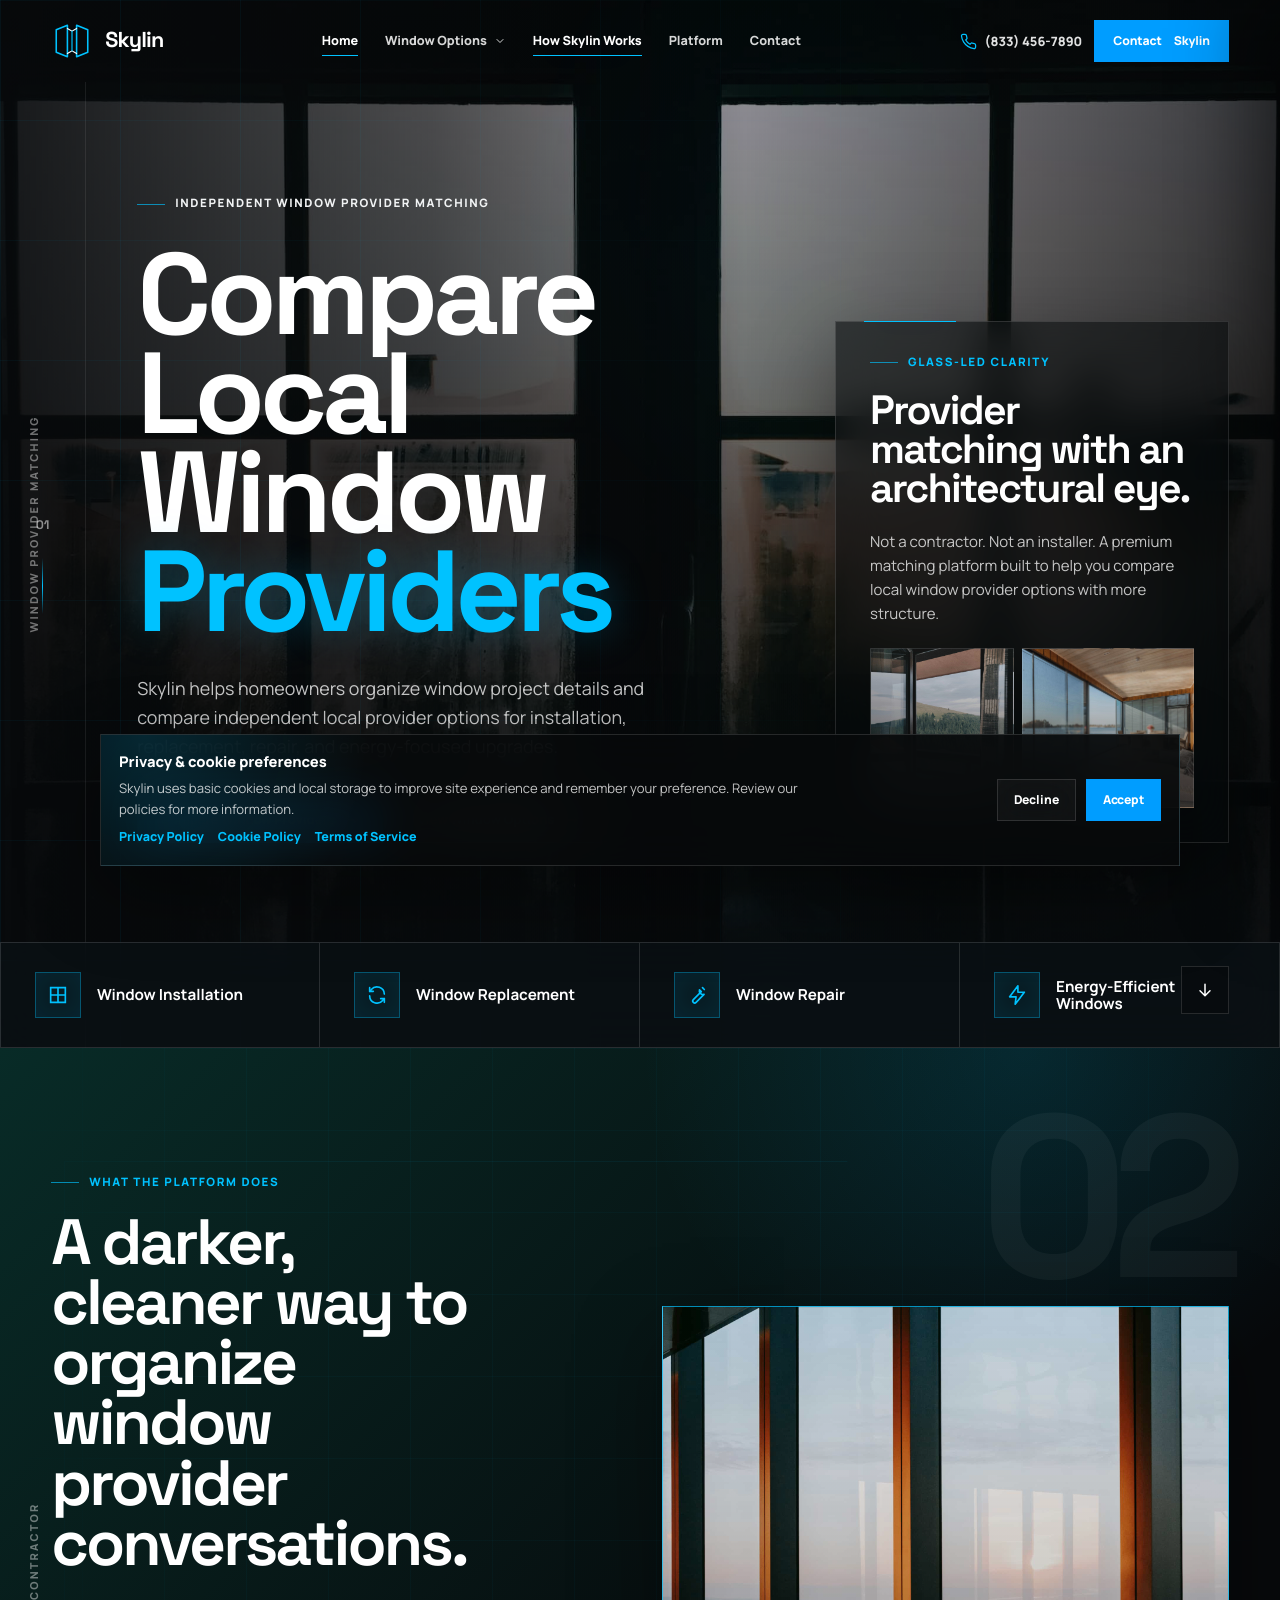
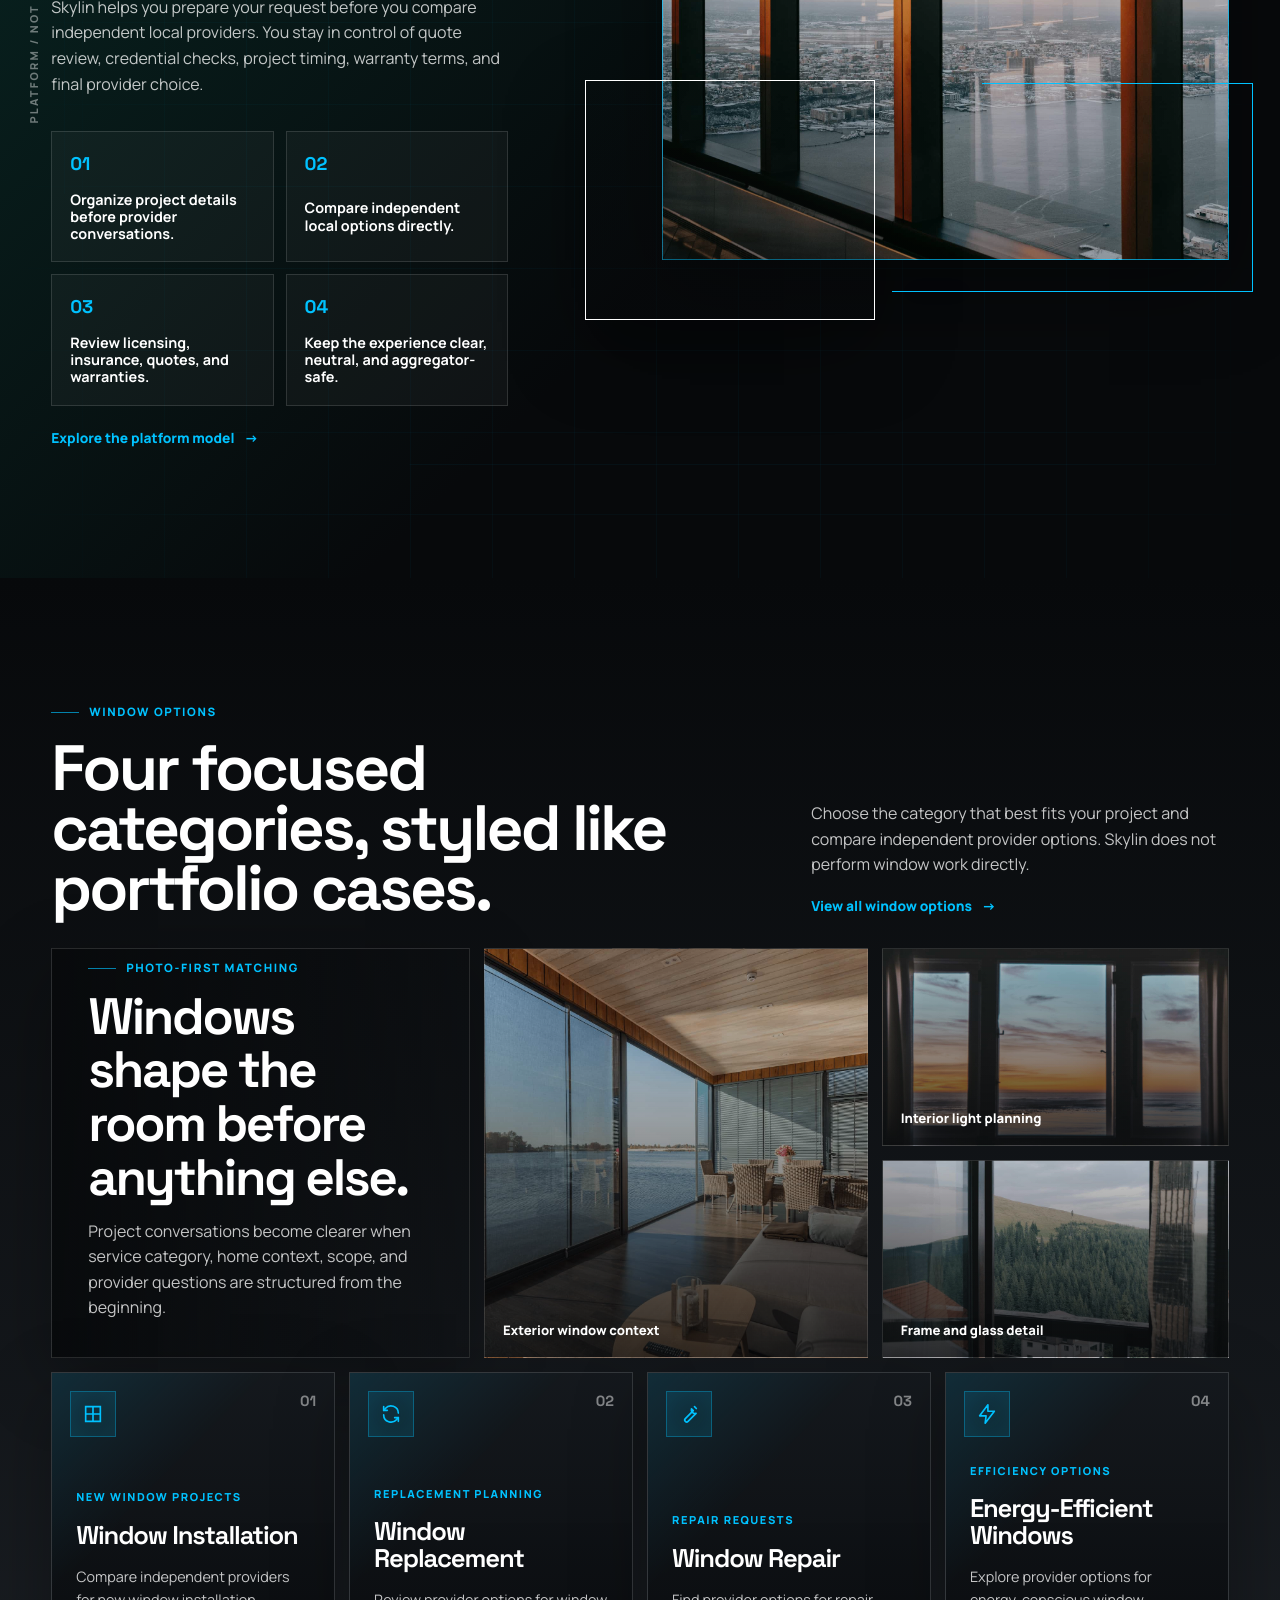
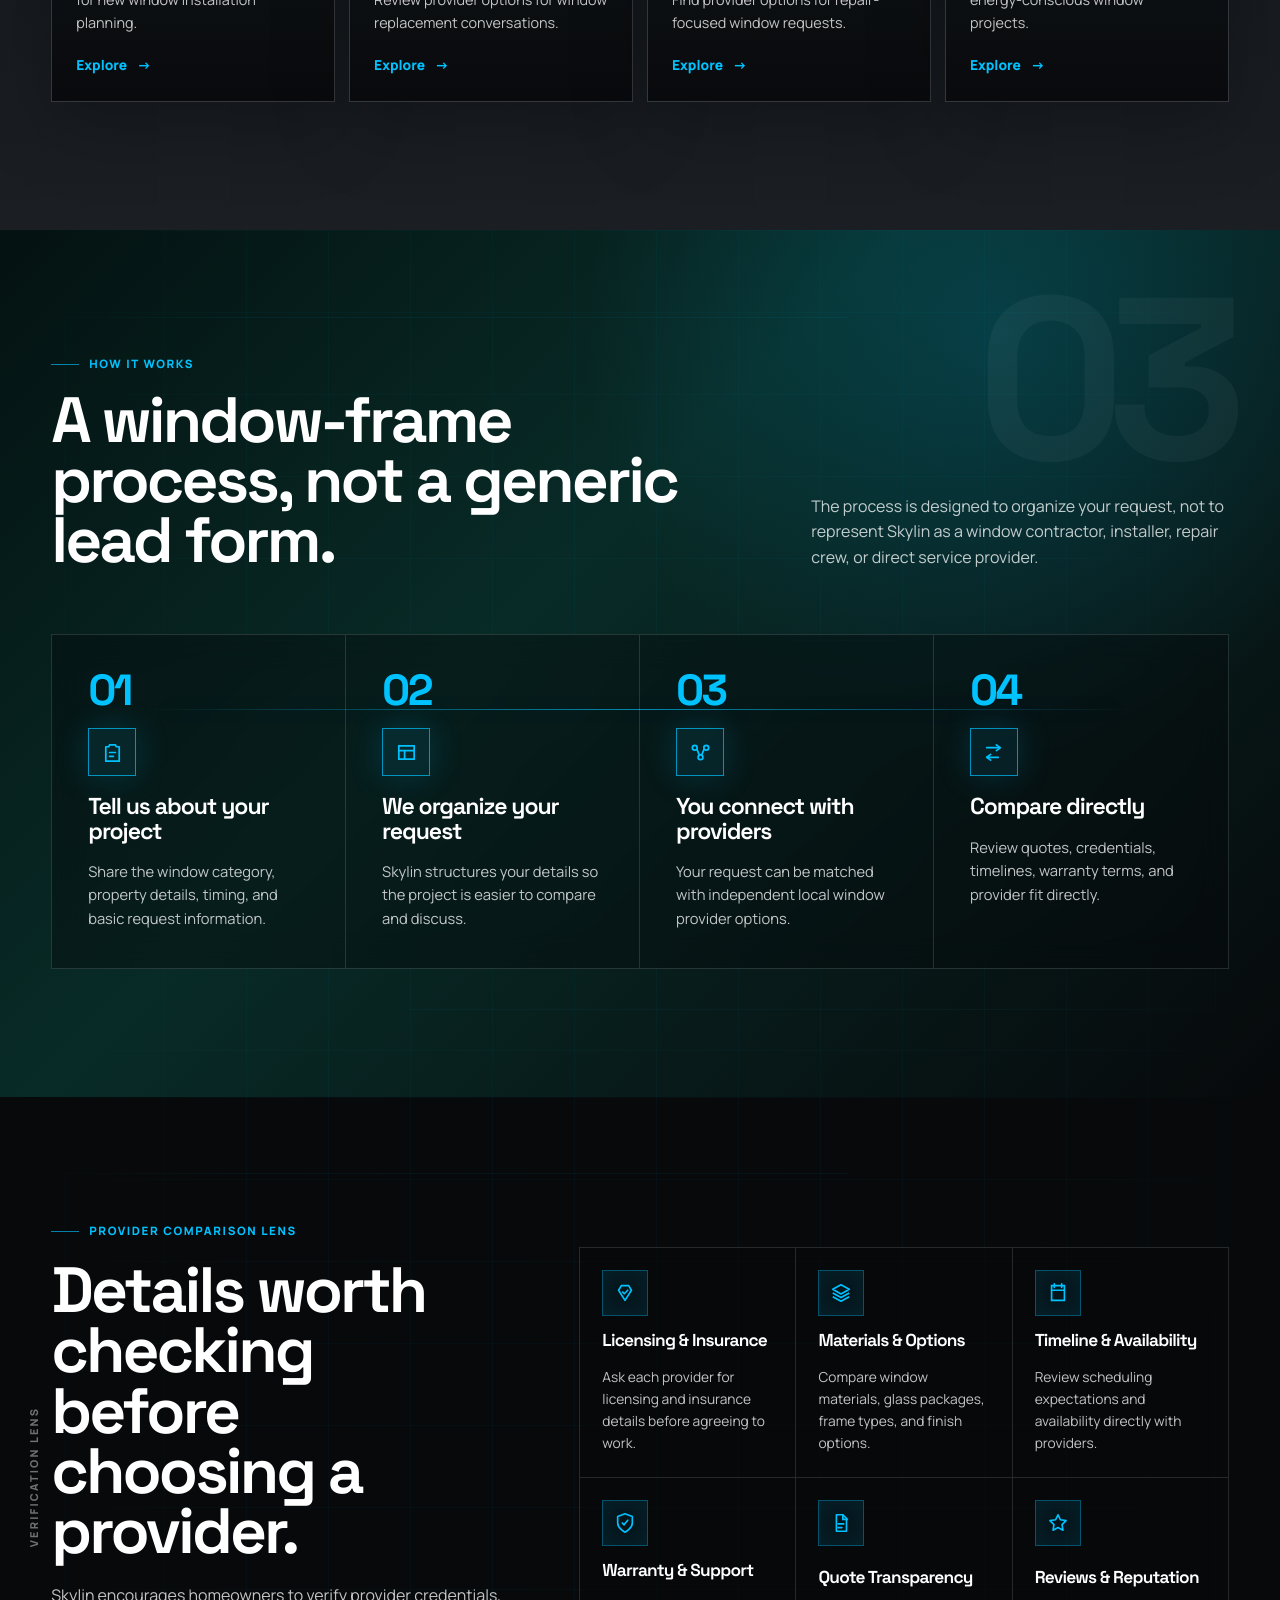
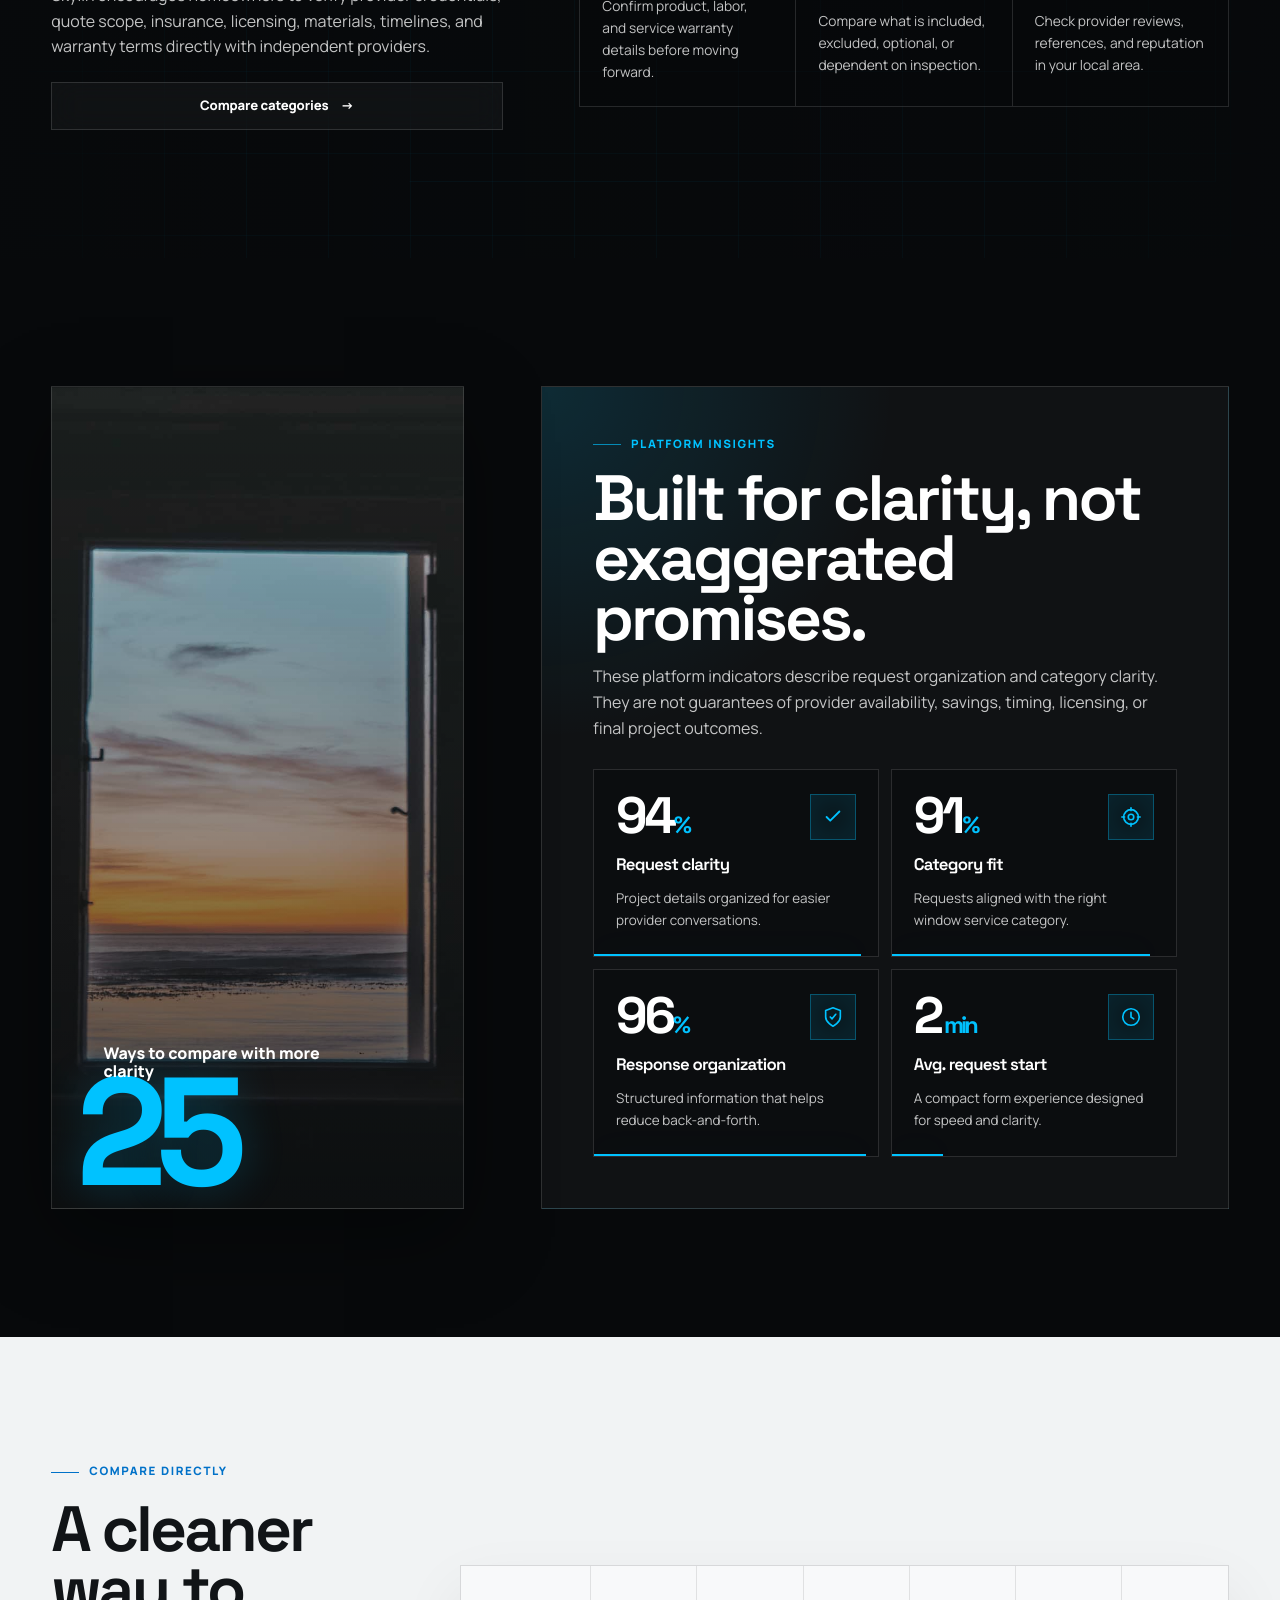
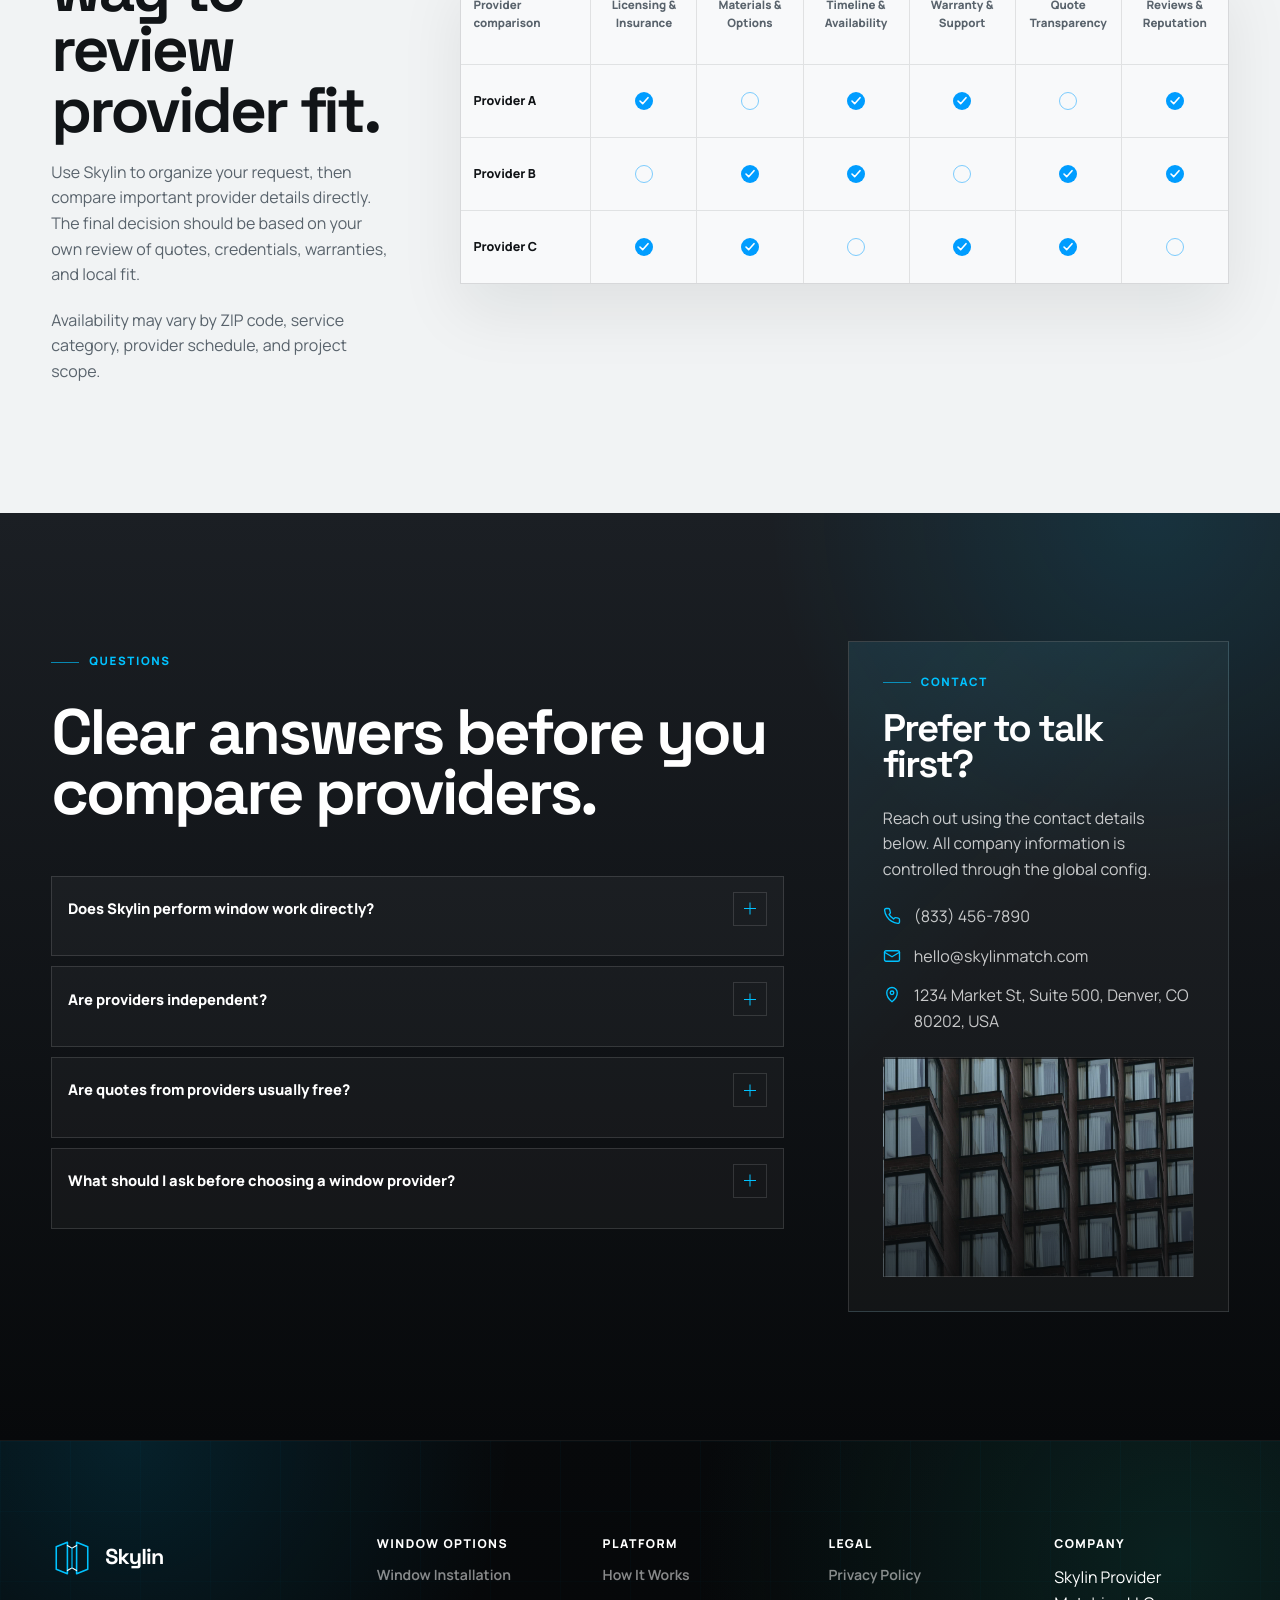
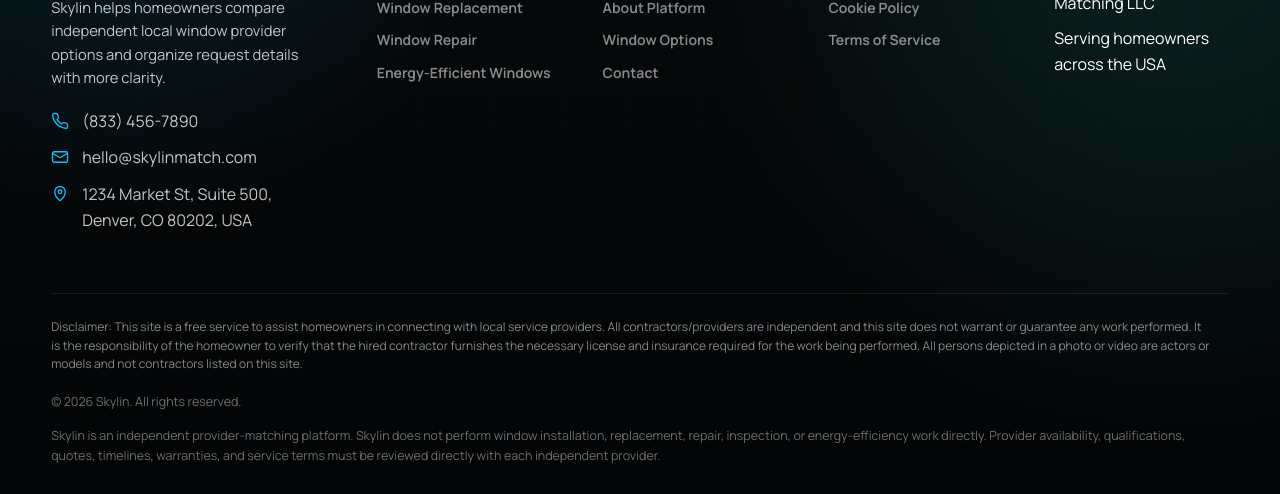
==== commit a21427d4: "+" ====
--- a/index.html
+++ b/index.html
@@ -294,31 +294,6 @@
             </div>
         </section>
 
-        <section class="home-cta" aria-labelledby="homeCtaTitle">
-            <div class="container-wide home-cta-layout">
-                <div class="home-cta-copy">
-                    <span class="section-kicker">Start with structure</span>
-
-                    <h2 id="homeCtaTitle">
-                        Tell us what kind of window project you are comparing.
-                    </h2>
-
-                    <p>
-                        Share the category, ZIP code, and basic project notes. <span data-company-name>Skylin</span>
-                        helps organize the request so provider conversations can start with more clarity.
-                    </p>
-
-                    <div class="cta-mini-list" aria-label="Platform reminders">
-                        <span>Independent providers are responsible for their own work.</span>
-                        <span>Homeowners should verify credentials directly.</span>
-                        <span>Quotes, timelines, and warranties vary by provider.</span>
-                    </div>
-                </div>
-
-                <div data-form-module="contact"></div>
-            </div>
-        </section>
-
         <section class="section home-faq" aria-labelledby="homeFaqTitle">
             <div class="container-wide home-faq-layout">
                 <div class="home-faq-panel">
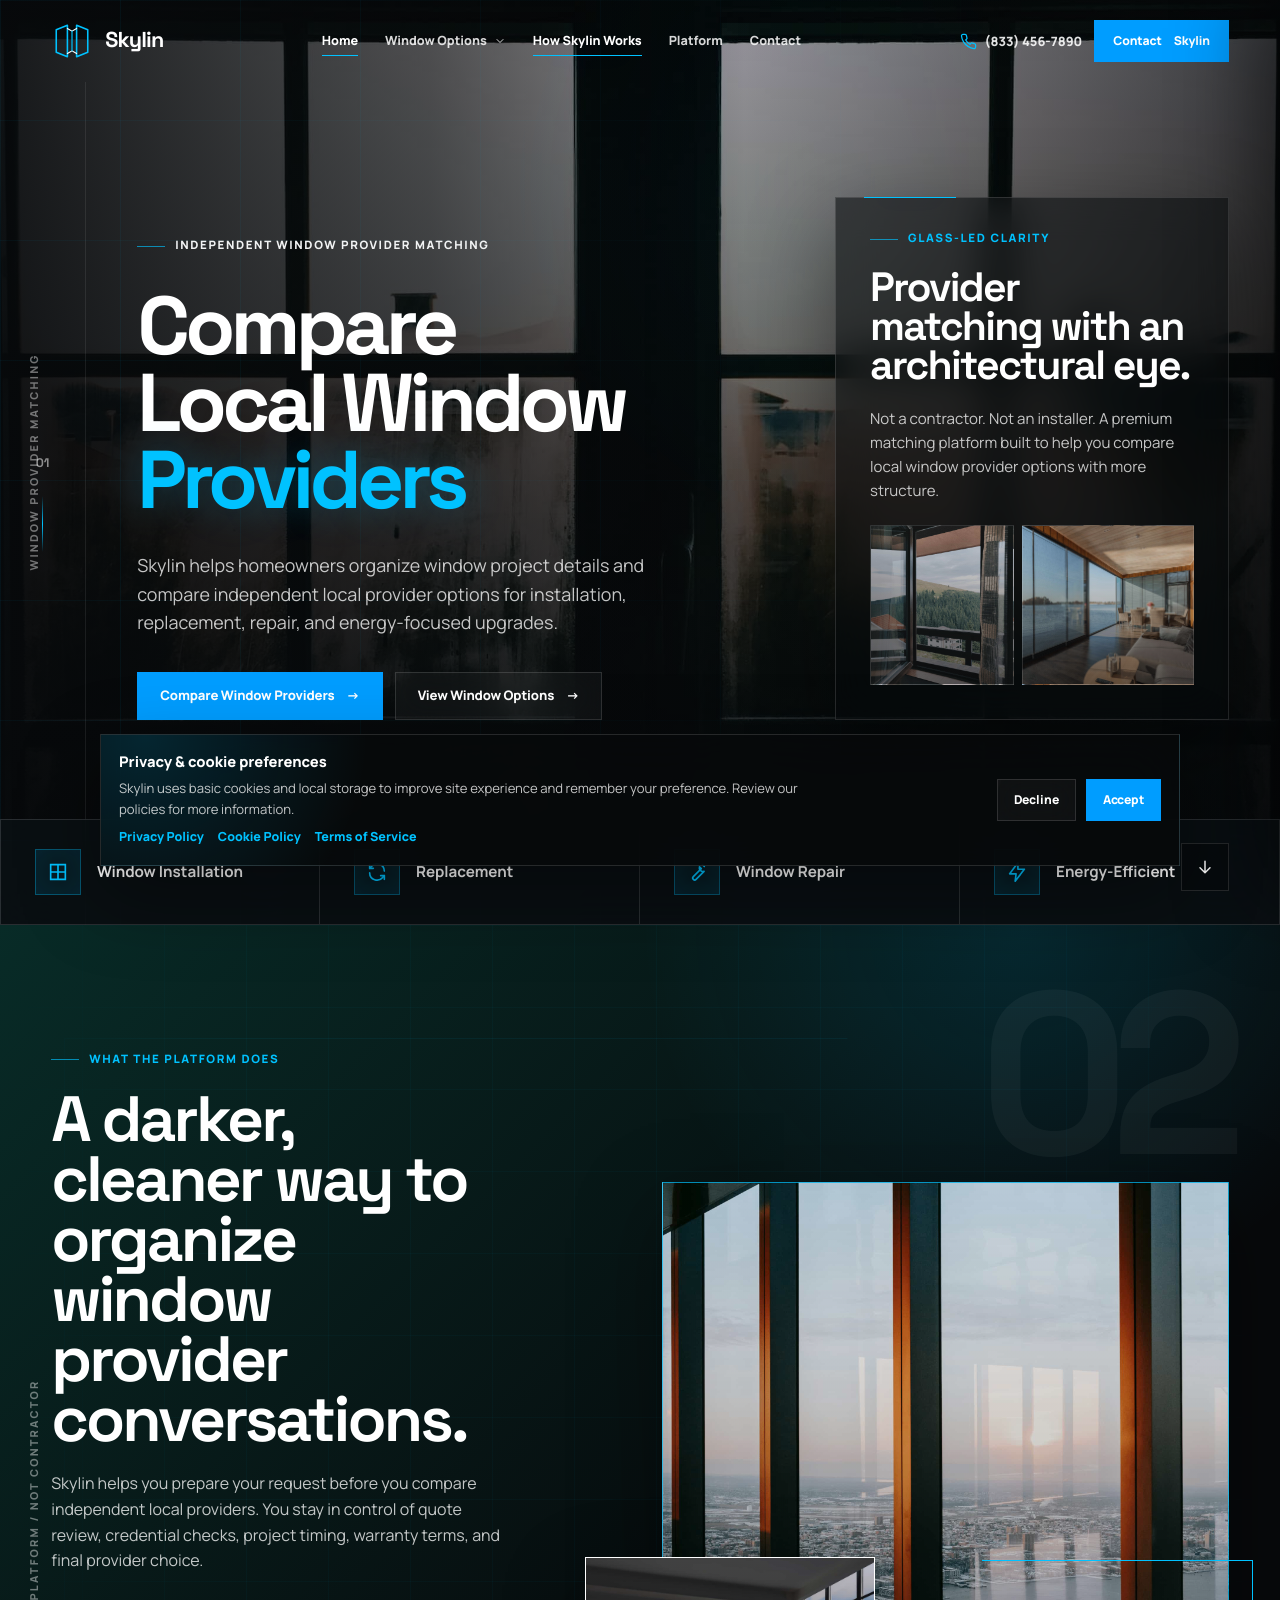
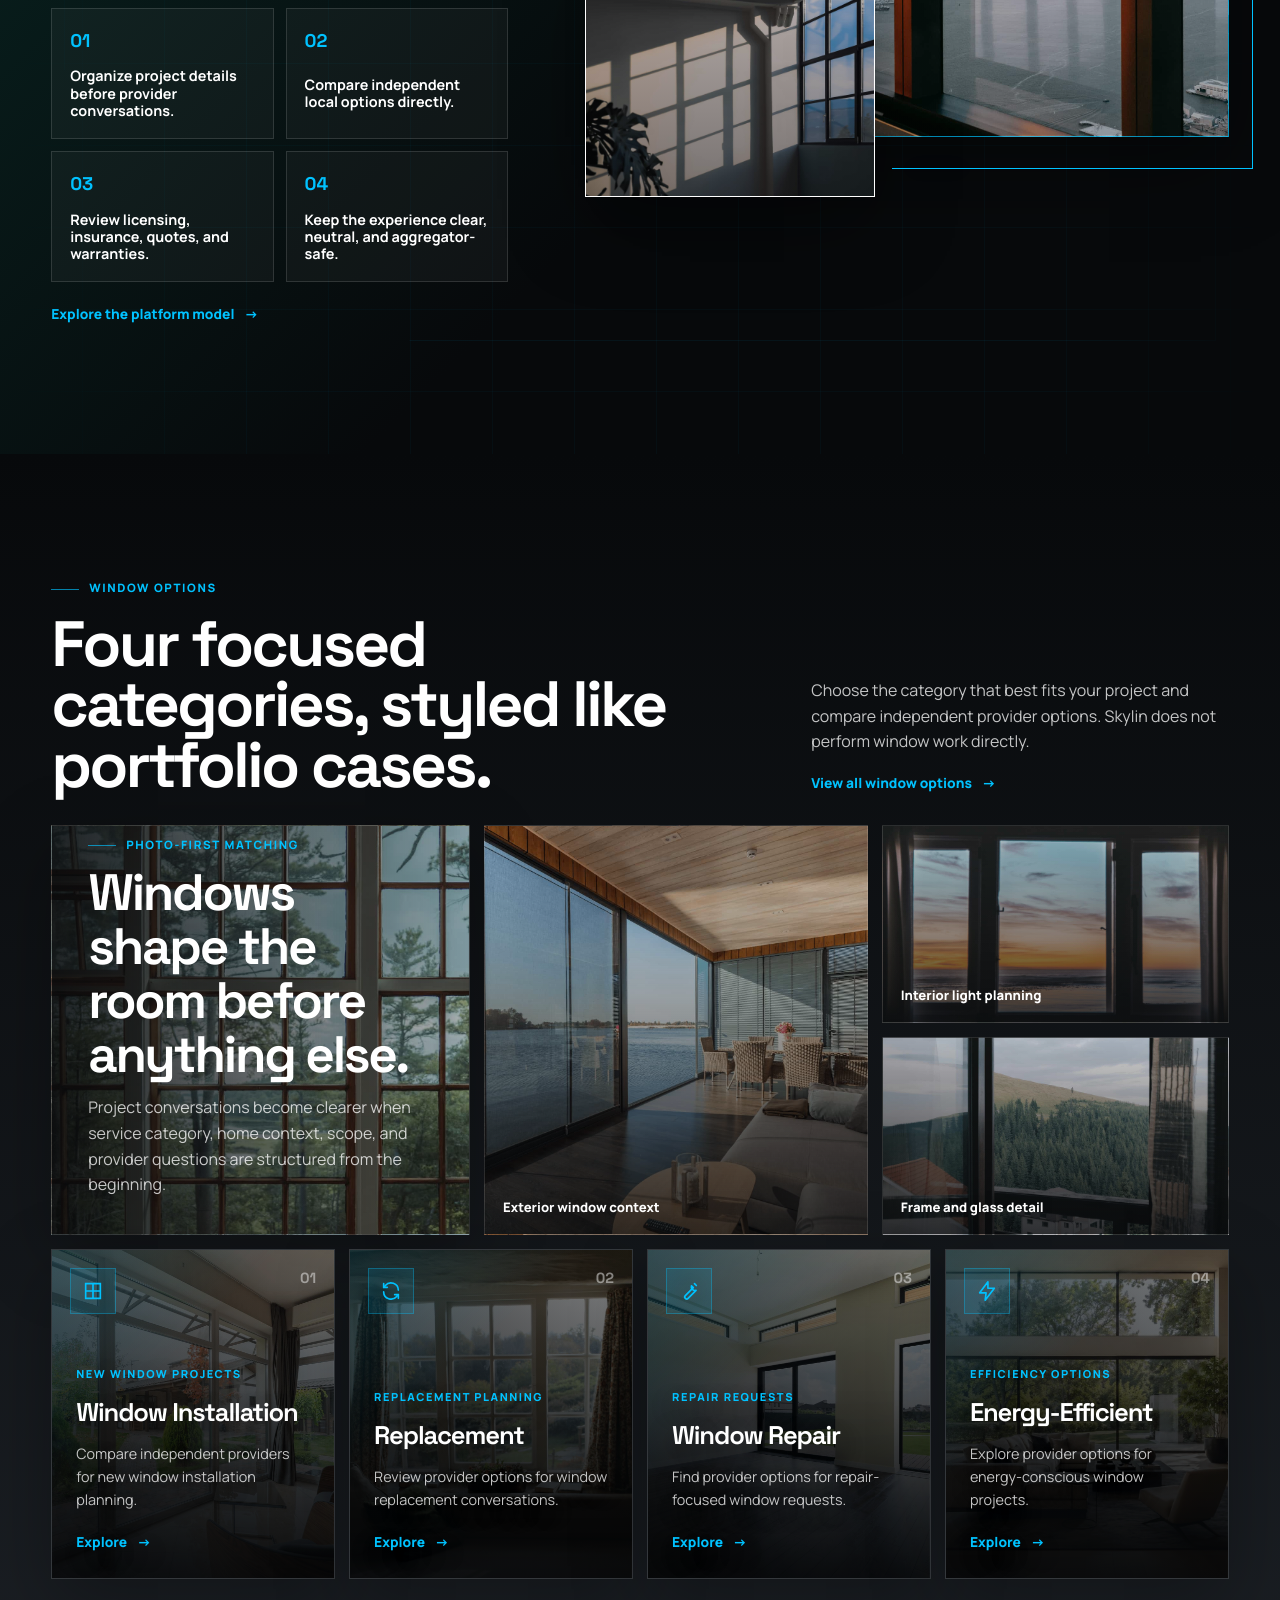
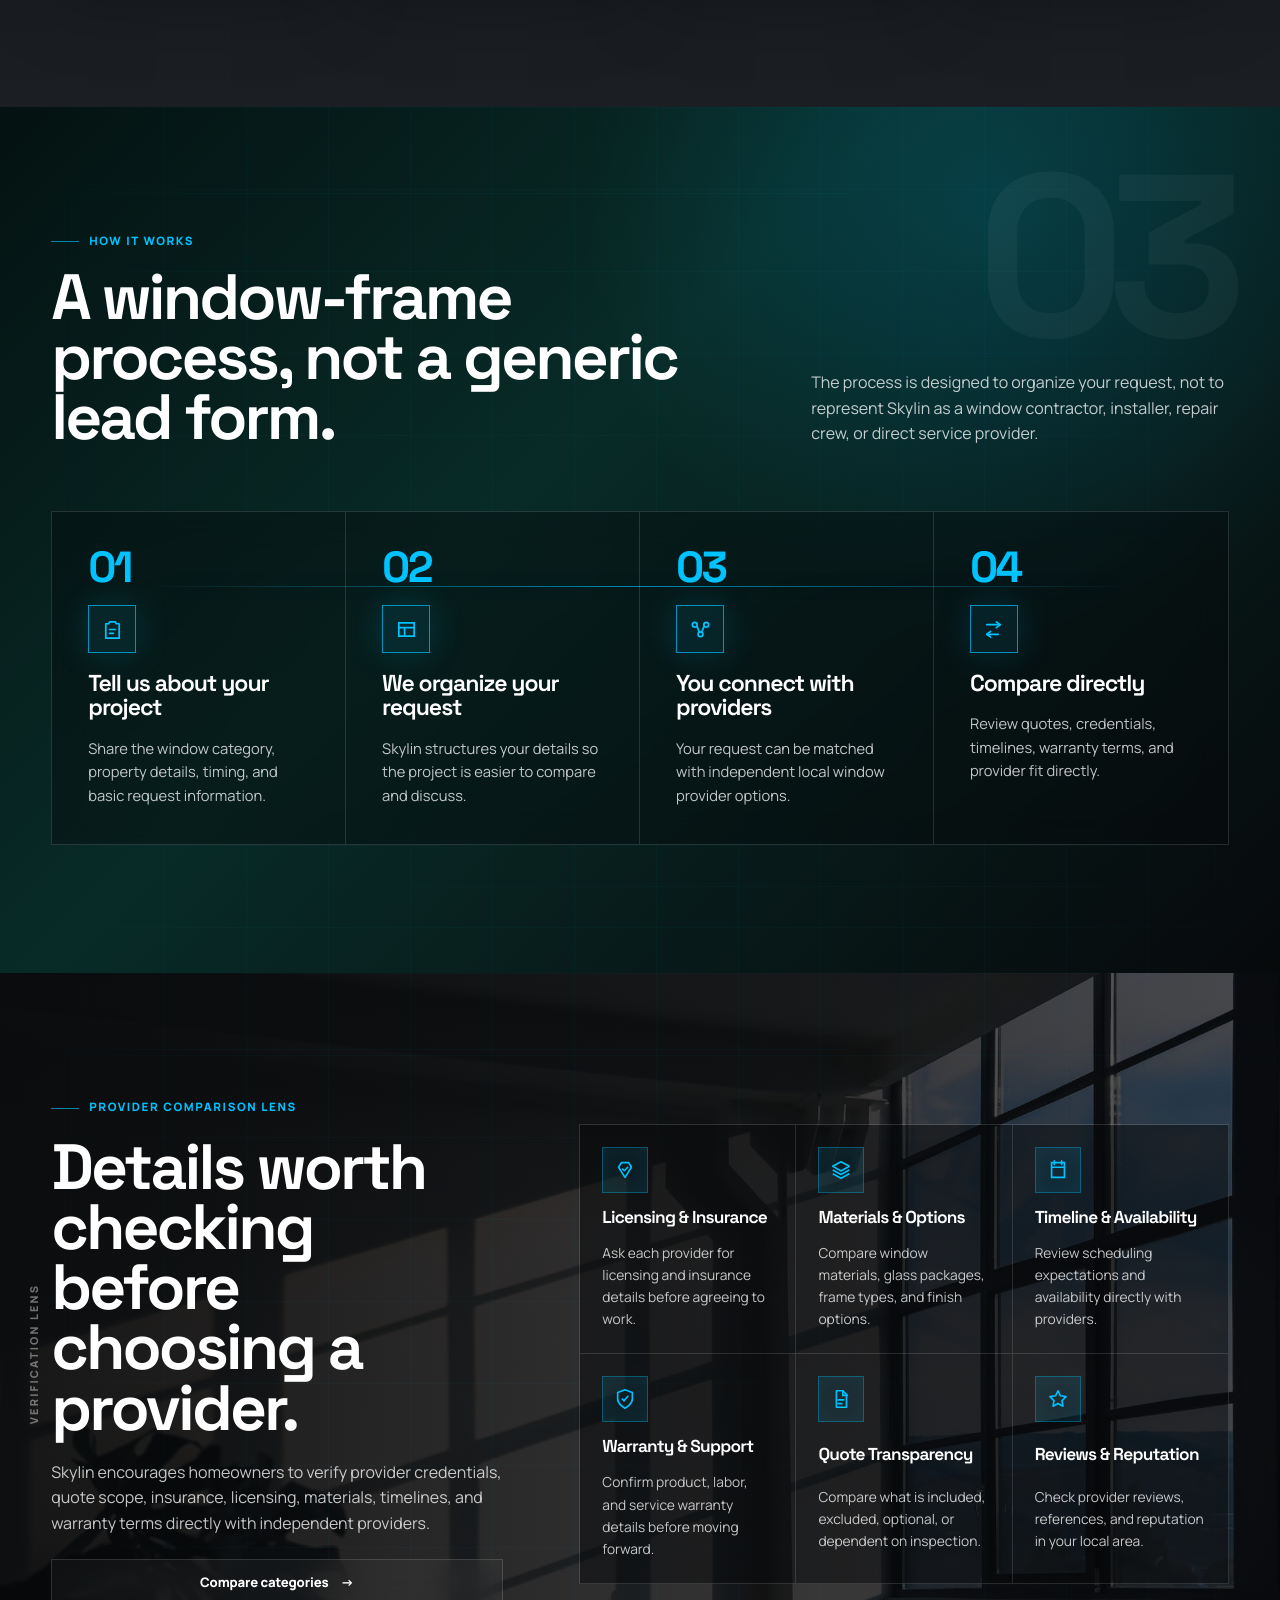
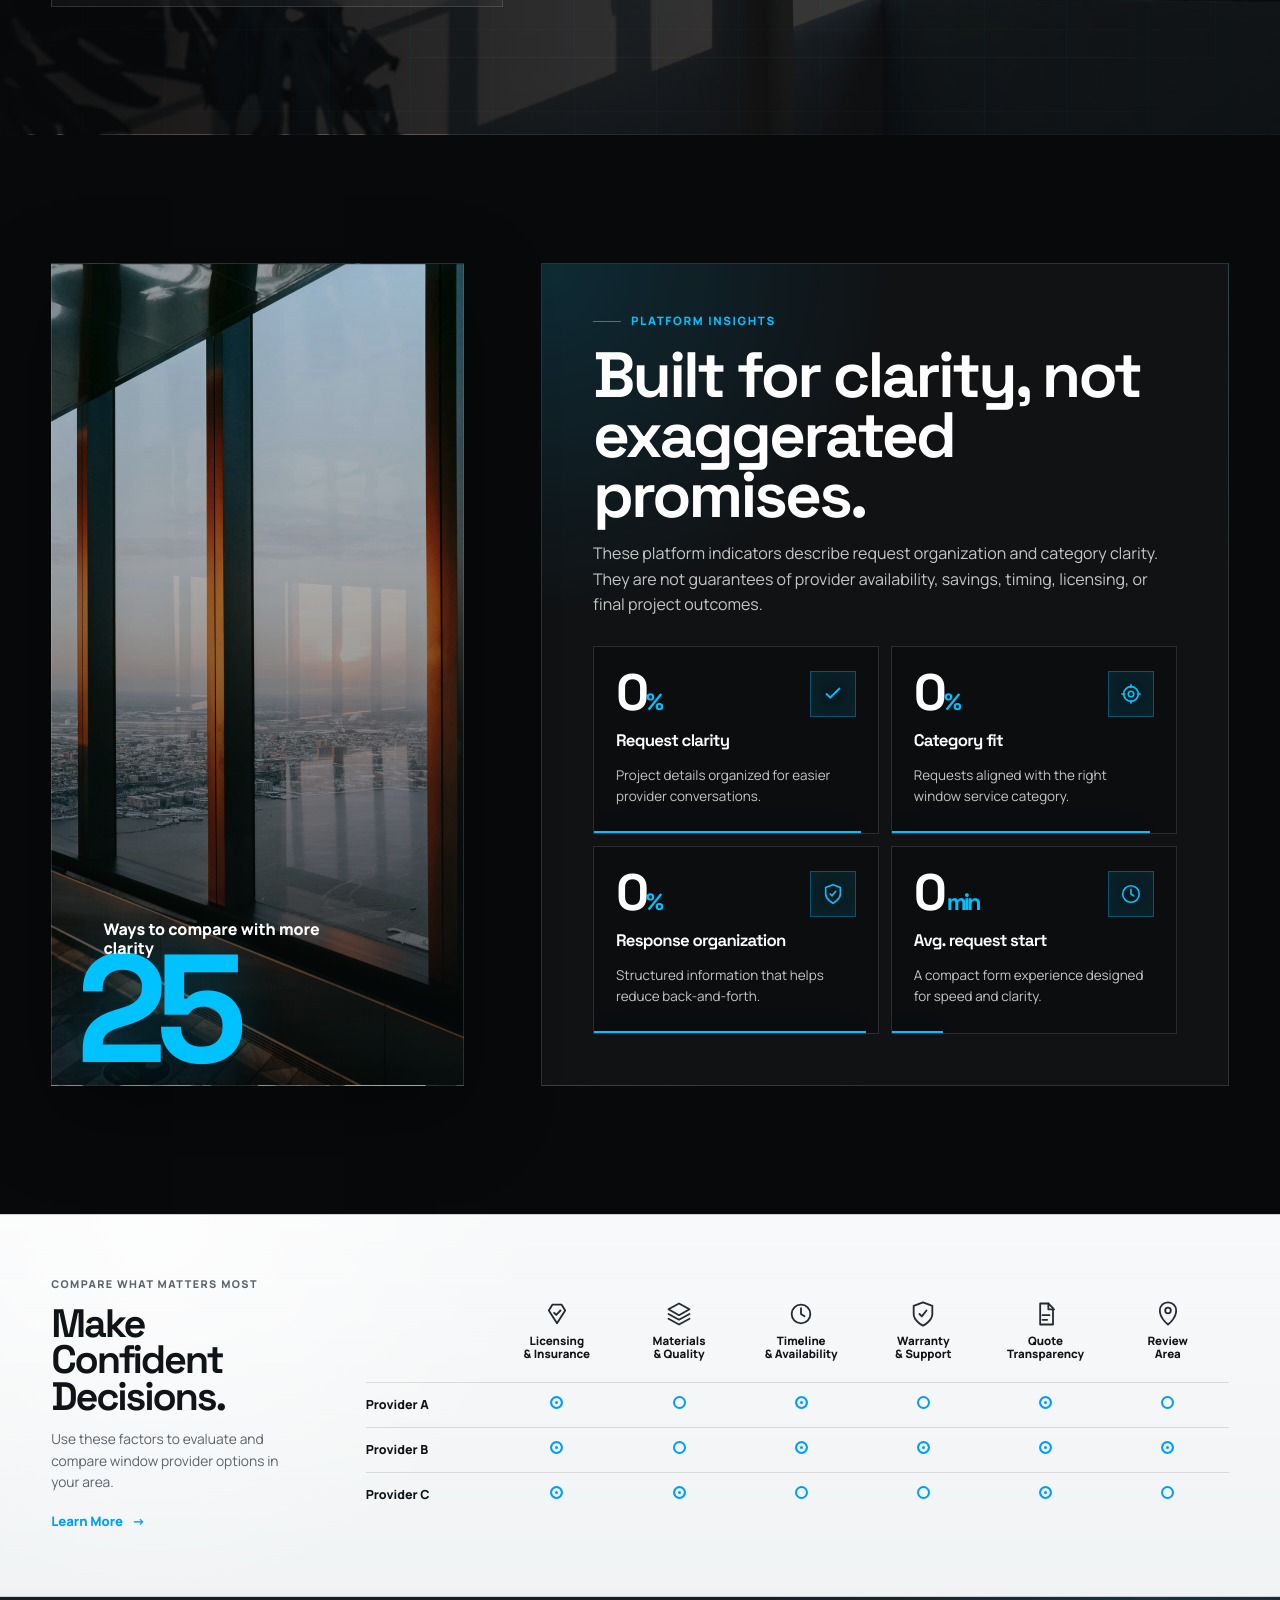
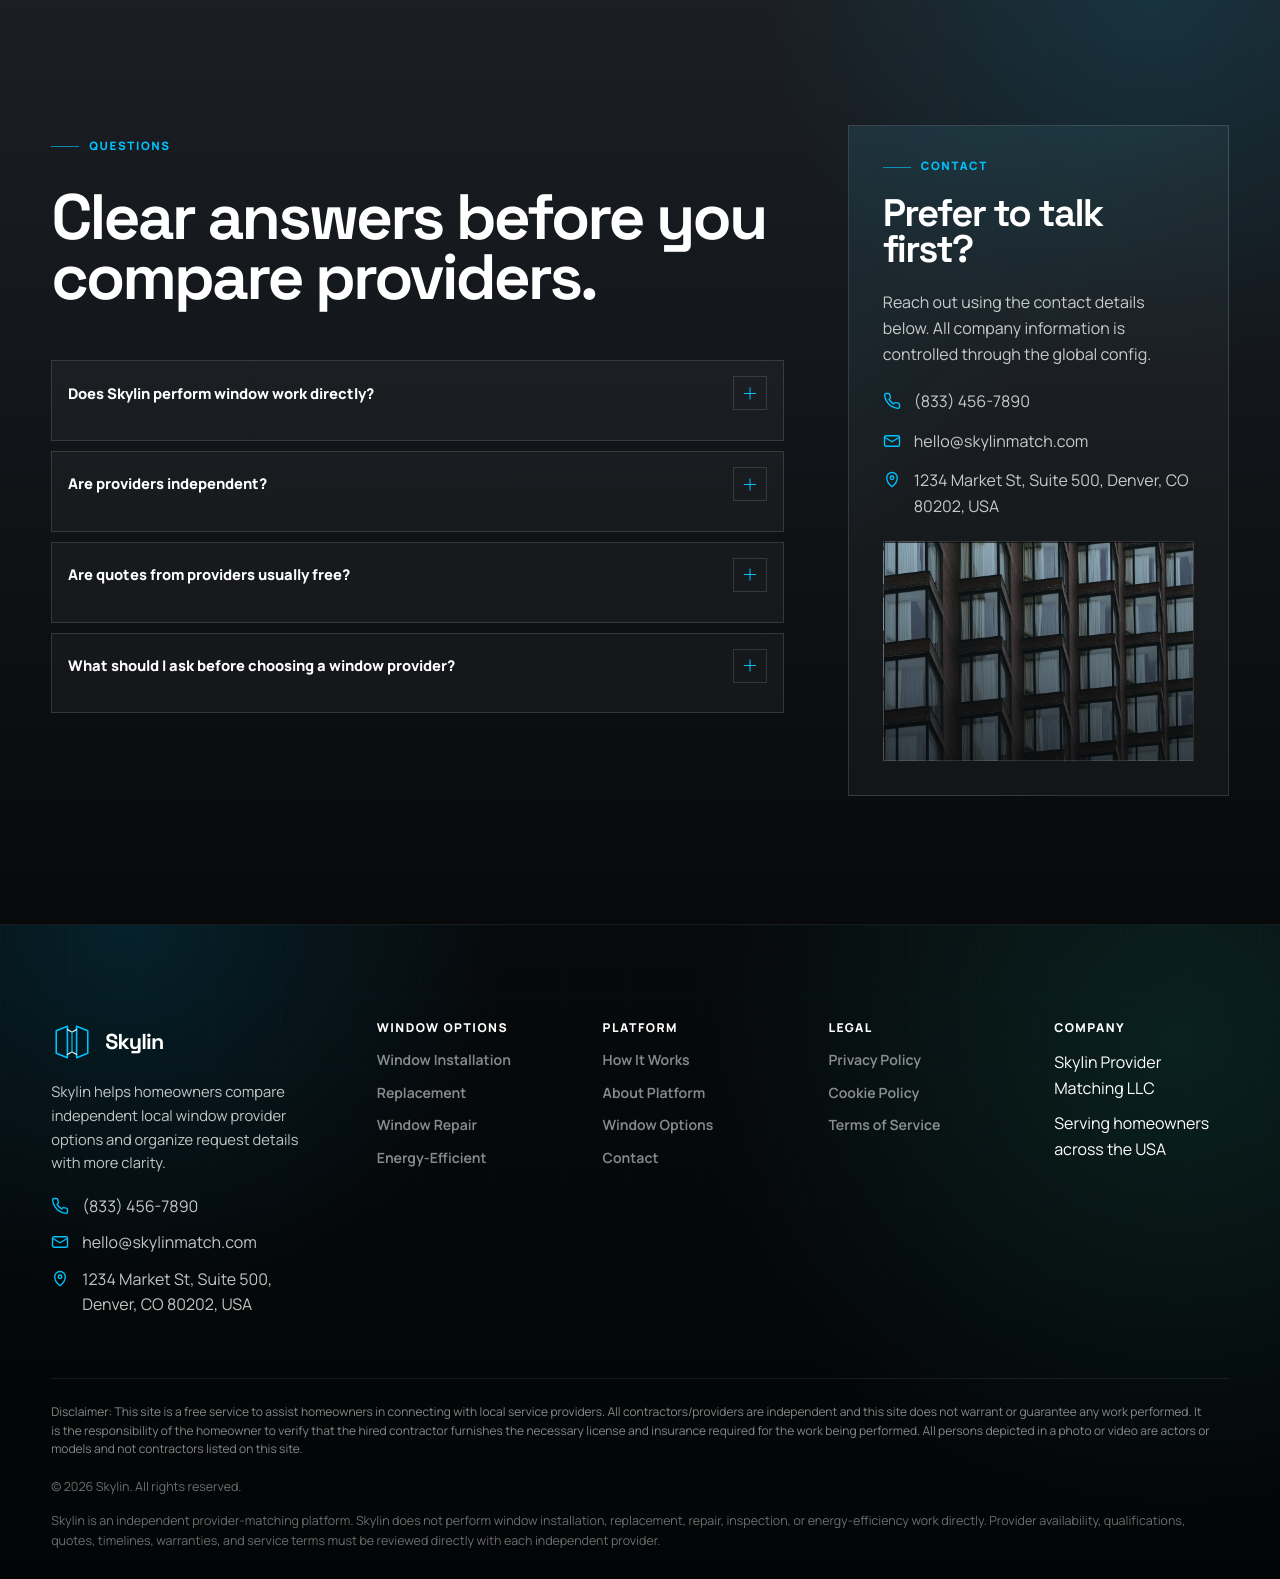
==== commit 59fdabad: "+" ====
--- a/index.html
+++ b/index.html
@@ -10,8 +10,9 @@
     <meta name="description"
         content="Skylin helps homeowners compare independent local window provider options for installation, replacement, repair, and energy-efficient window projects.">
 
-    <link rel="icon" type="image/svg+xml" href="./assets/icons/favicon.svg">
-    <link rel="shortcut icon" href="./assets/icons/favicon.svg" type="image/svg+xml">
+<link rel="icon" href="./assets/icons/favicon.ico" sizes="any">
+<link rel="icon" type="image/svg+xml" href="./assets/icons/favicon.svg?v=5">
+<link rel="apple-touch-icon" sizes="180x180" href="./assets/icons/apple-touch-icon.png">
 
     <link rel="stylesheet" href="./css/style.css">
 </head>
@@ -271,28 +272,132 @@
             </div>
         </section>
 
-        <section class="section home-comparison" aria-labelledby="homeComparisonTitle">
-            <div class="container-wide comparison-layout">
-                <div class="comparison-copy">
-                    <span class="section-kicker">Compare directly</span>
-
-                    <h2 id="homeComparisonTitle">
-                        A cleaner way to review provider fit.
-                    </h2>
-
-                    <p>
-                        Use Skylin to organize your request, then compare important provider details directly. The final
-                        decision should be based on your own review of quotes, credentials, warranties, and local fit.
-                    </p>
-
-                    <p>
-                        Availability may vary by ZIP code, service category, provider schedule, and project scope.
-                    </p>
-                </div>
-
-                <div class="comparison-table" data-home-comparison aria-label="Provider comparison table"></div>
-            </div>
-        </section>
+    <section class="section home-comparison comparison-shot" aria-labelledby="homeComparisonTitle">
+        <div class="container-wide comparison-shot-layout">
+            <div class="comparison-shot-copy">
+                <span class="comparison-shot-kicker">Compare what matters most</span>
+    
+                <h2 id="homeComparisonTitle">
+                    Make Confident<br>
+                    Decisions.
+                </h2>
+    
+                <p>
+                    Use these factors to evaluate and compare window provider options in your area.
+                </p>
+    
+                <a class="comparison-shot-link" href="services.html">
+                    Learn More
+                    <span aria-hidden="true">→</span>
+                </a>
+            </div>
+    
+            <div class="comparison-shot-table-wrap" aria-label="Provider comparison table">
+                <table class="comparison-shot-table">
+                    <thead>
+                        <tr>
+                            <th aria-label="Provider"></th>
+    
+                            <th>
+                                <span class="comparison-shot-icon" aria-hidden="true">
+                                    <svg viewBox="0 0 24 24">
+                                        <path d="M8 4h8l3 5-7 11L5 9l3-5Z"></path>
+                                        <path d="m9.5 11 1.8 1.8L15 9"></path>
+                                    </svg>
+                                </span>
+                                <span>Licensing<br>&amp; Insurance</span>
+                            </th>
+    
+                            <th>
+                                <span class="comparison-shot-icon" aria-hidden="true">
+                                    <svg viewBox="0 0 24 24">
+                                        <path d="m12 3 9 5-9 5-9-5 9-5Z"></path>
+                                        <path d="m3 12 9 5 9-5"></path>
+                                        <path d="m3 16 9 5 9-5"></path>
+                                    </svg>
+                                </span>
+                                <span>Materials<br>&amp; Quality</span>
+                            </th>
+    
+                            <th>
+                                <span class="comparison-shot-icon" aria-hidden="true">
+                                    <svg viewBox="0 0 24 24">
+                                        <circle cx="12" cy="12" r="8"></circle>
+                                        <path d="M12 7v5l3 2"></path>
+                                    </svg>
+                                </span>
+                                <span>Timeline<br>&amp; Availability</span>
+                            </th>
+    
+                            <th>
+                                <span class="comparison-shot-icon" aria-hidden="true">
+                                    <svg viewBox="0 0 24 24">
+                                        <path d="M12 22s8-4 8-10V5l-8-3-8 3v7c0 6 8 10 8 10Z"></path>
+                                        <path d="m9 12 2 2 4-5"></path>
+                                    </svg>
+                                </span>
+                                <span>Warranty<br>&amp; Support</span>
+                            </th>
+    
+                            <th>
+                                <span class="comparison-shot-icon" aria-hidden="true">
+                                    <svg viewBox="0 0 24 24">
+                                        <path d="M7 3h7l4 4v14H7V3Z"></path>
+                                        <path d="M14 3v5h5"></path>
+                                        <path d="M9 13h6"></path>
+                                        <path d="M9 17h4"></path>
+                                    </svg>
+                                </span>
+                                <span>Quote<br>Transparency</span>
+                            </th>
+    
+                            <th>
+                                <span class="comparison-shot-icon" aria-hidden="true">
+                                    <svg viewBox="0 0 24 24">
+                                        <path d="M12 21s7-5.2 7-12a7 7 0 0 0-14 0c0 6.8 7 12 7 12Z"></path>
+                                        <circle cx="12" cy="9" r="2.4"></circle>
+                                    </svg>
+                                </span>
+                                <span>Review<br>Area</span>
+                            </th>
+                        </tr>
+                    </thead>
+    
+                    <tbody>
+                        <tr>
+                            <td>Provider A</td>
+                            <td><span class="comparison-shot-dot is-filled"></span></td>
+                            <td><span class="comparison-shot-dot"></span></td>
+                            <td><span class="comparison-shot-dot is-filled"></span></td>
+                            <td><span class="comparison-shot-dot"></span></td>
+                            <td><span class="comparison-shot-dot is-filled"></span></td>
+                            <td><span class="comparison-shot-dot"></span></td>
+                        </tr>
+    
+                        <tr>
+                            <td>Provider B</td>
+                            <td><span class="comparison-shot-dot is-filled"></span></td>
+                            <td><span class="comparison-shot-dot"></span></td>
+                            <td><span class="comparison-shot-dot is-filled"></span></td>
+                            <td><span class="comparison-shot-dot is-filled"></span></td>
+                            <td><span class="comparison-shot-dot is-filled"></span></td>
+                            <td><span class="comparison-shot-dot is-filled"></span></td>
+                        </tr>
+    
+                        <tr>
+                            <td>Provider C</td>
+                            <td><span class="comparison-shot-dot is-filled"></span></td>
+                            <td><span class="comparison-shot-dot is-filled"></span></td>
+                            <td><span class="comparison-shot-dot"></span></td>
+                            <td><span class="comparison-shot-dot"></span></td>
+                            <td><span class="comparison-shot-dot is-filled"></span></td>
+                            <td><span class="comparison-shot-dot"></span></td>
+                        </tr>
+                    </tbody>
+                </table>
+            </div>
+        </div>
+    </section>
 
         <section class="section home-faq" aria-labelledby="homeFaqTitle">
             <div class="container-wide home-faq-layout">
--- a/css/style.css
+++ b/css/style.css
@@ -2186,4 +2186,85 @@
         animation-iteration-count: 1 !important;
         transition-duration: 0.001ms !important;
     }
-}+}
+
+/* ==========================================================
+   Hero titles refinement
+   Smaller, cleaner, mostly two-line editorial headings
+   ========================================================== */
+
+:is(.home-hero,
+    .services-hero,
+    .about-hero,
+    .contact-hero,
+    .service-detail-hero,
+    .legal-hero) h1 {
+    max-width: min(860px, 11.5ch);
+    font-size: clamp(2.85rem, 6.4vw, 6.65rem);
+    line-height: 0.94;
+    letter-spacing: -0.058em;
+    text-wrap: balance;
+}
+
+:is(.home-hero,
+    .services-hero,
+    .about-hero,
+    .contact-hero,
+    .service-detail-hero,
+    .legal-hero) .hero-title-line {
+    display: block;
+    color: inherit;
+    text-shadow: none;
+}
+
+:is(.home-hero,
+    .services-hero,
+    .about-hero,
+    .contact-hero,
+    .service-detail-hero,
+    .legal-hero) .hero-title-accent {
+    color: var(--color-accent);
+    text-shadow: 0 0 42px rgba(0, 194, 255, 0.24);
+}
+
+/* Legal pages should feel calmer and more readable */
+.legal-hero h1 {
+    max-width: min(920px, 14ch);
+    font-size: clamp(2.55rem, 5.4vw, 5.8rem);
+}
+
+/* Service pages usually have longer titles */
+.service-detail-hero h1 {
+    max-width: min(960px, 13ch);
+    font-size: clamp(2.75rem, 5.9vw, 6.25rem);
+}
+
+/* Mobile */
+@media (max-width: 820px) {
+
+    :is(.home-hero,
+        .services-hero,
+        .about-hero,
+        .contact-hero,
+        .service-detail-hero,
+        .legal-hero) h1 {
+        max-width: 100%;
+        font-size: clamp(2.55rem, 12vw, 4.65rem);
+        line-height: 0.98;
+        letter-spacing: -0.052em;
+    }
+}
+
+@media (max-width: 430px) {
+
+    :is(.home-hero,
+        .services-hero,
+        .about-hero,
+        .contact-hero,
+        .service-detail-hero,
+        .legal-hero) h1 {
+        font-size: clamp(2.35rem, 11.4vw, 3.75rem);
+        line-height: 1;
+    }
+}
+
